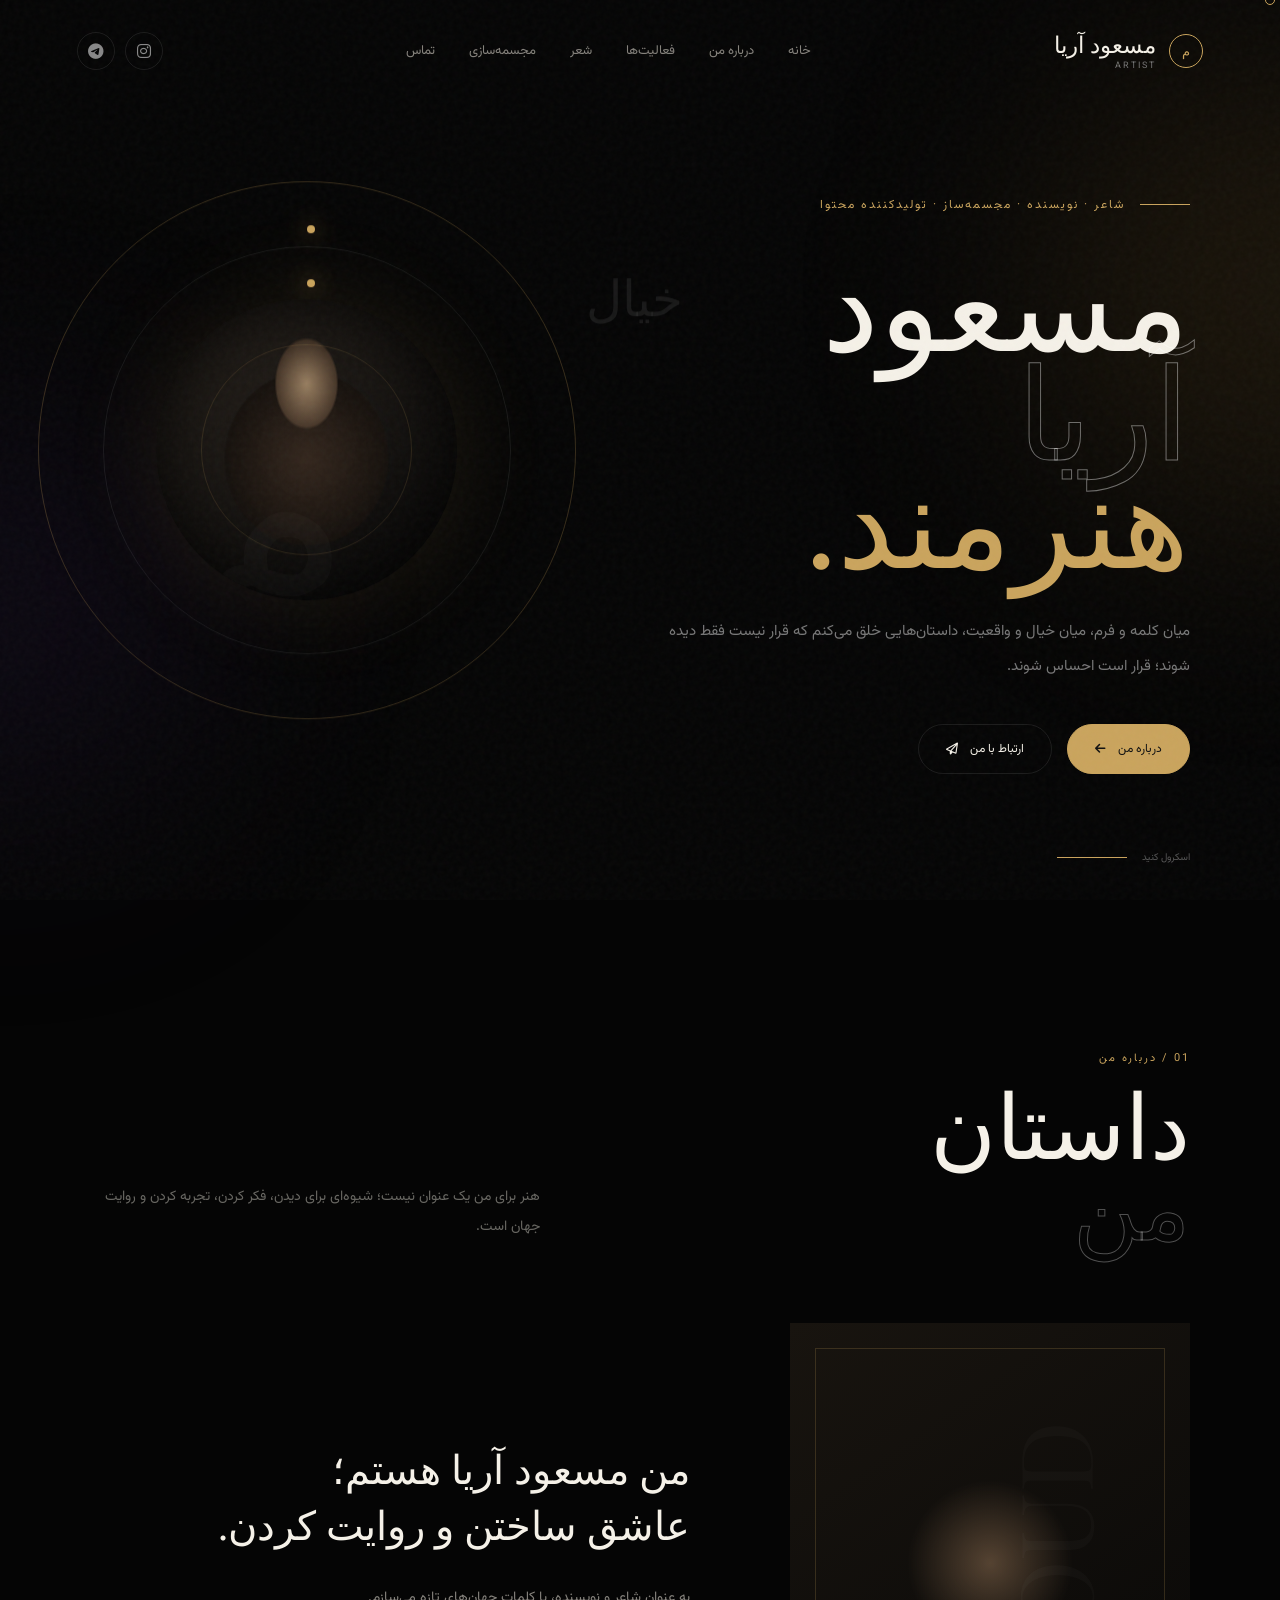
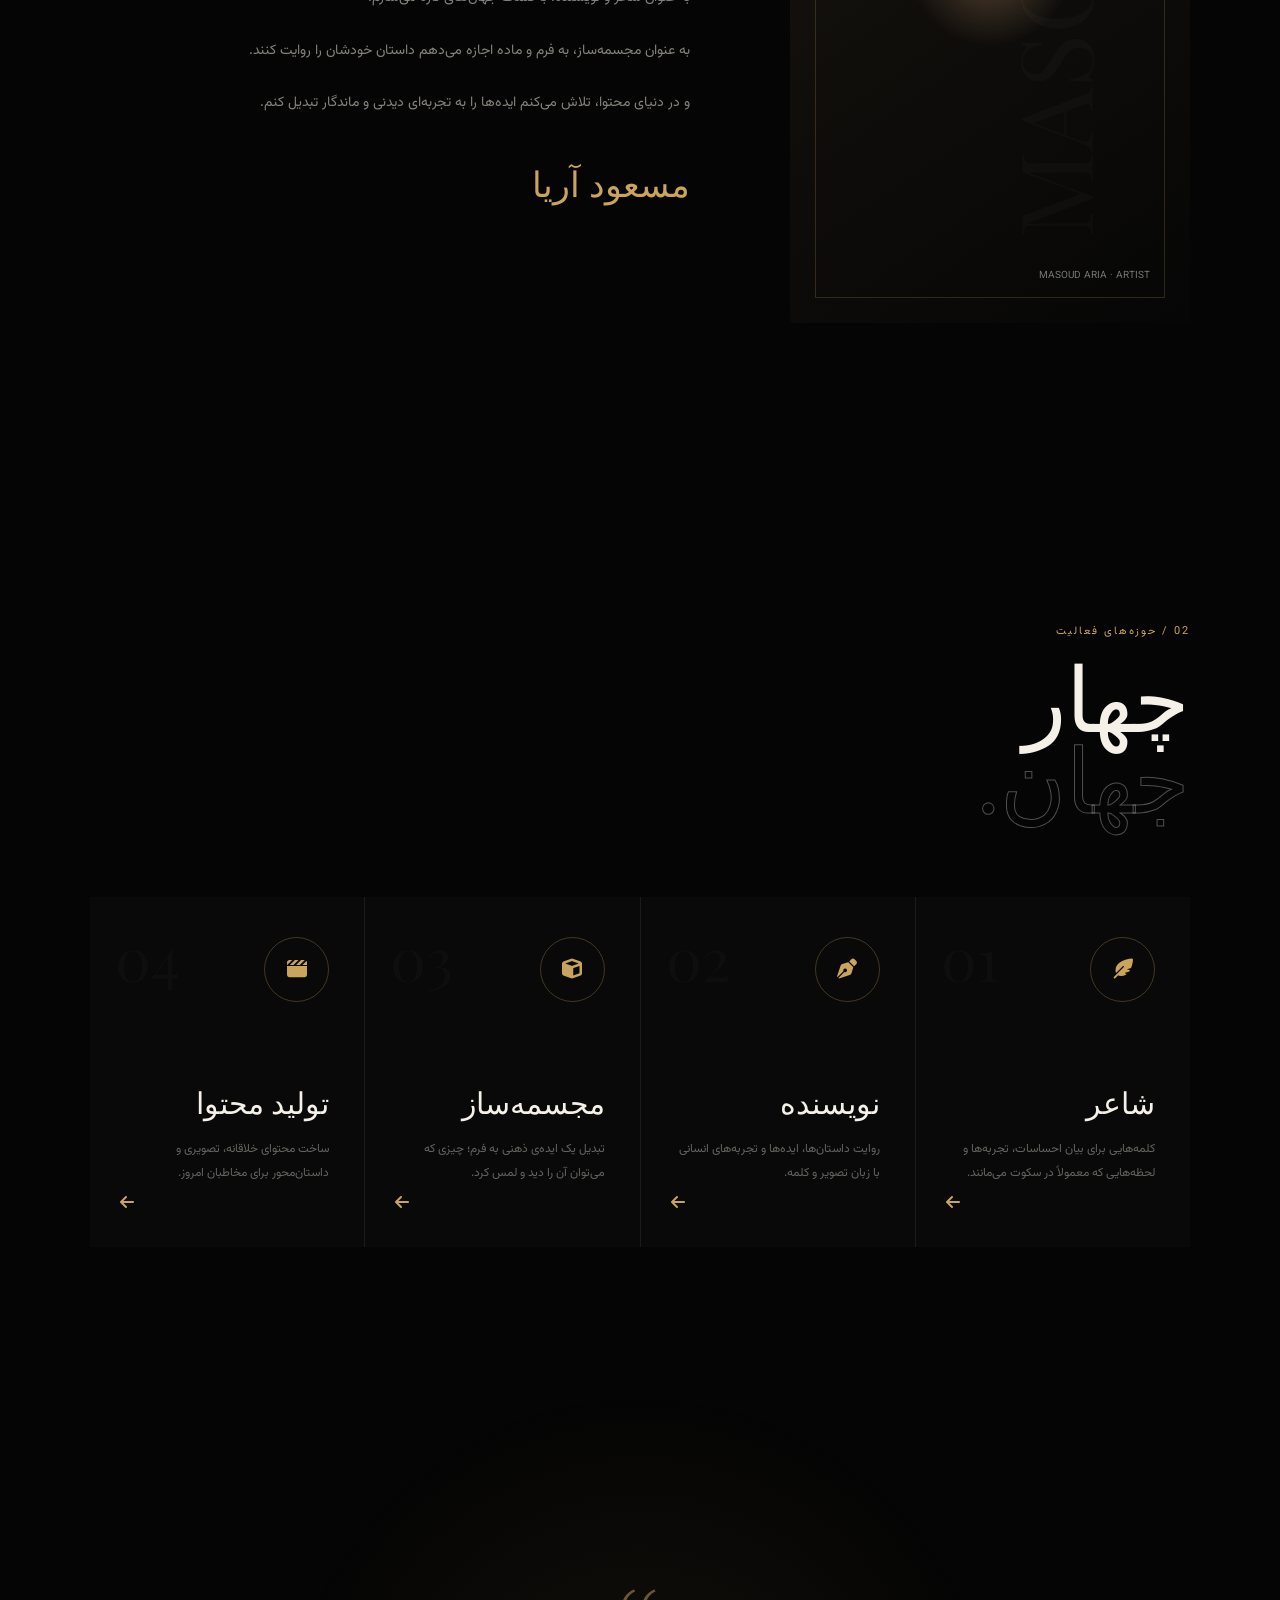
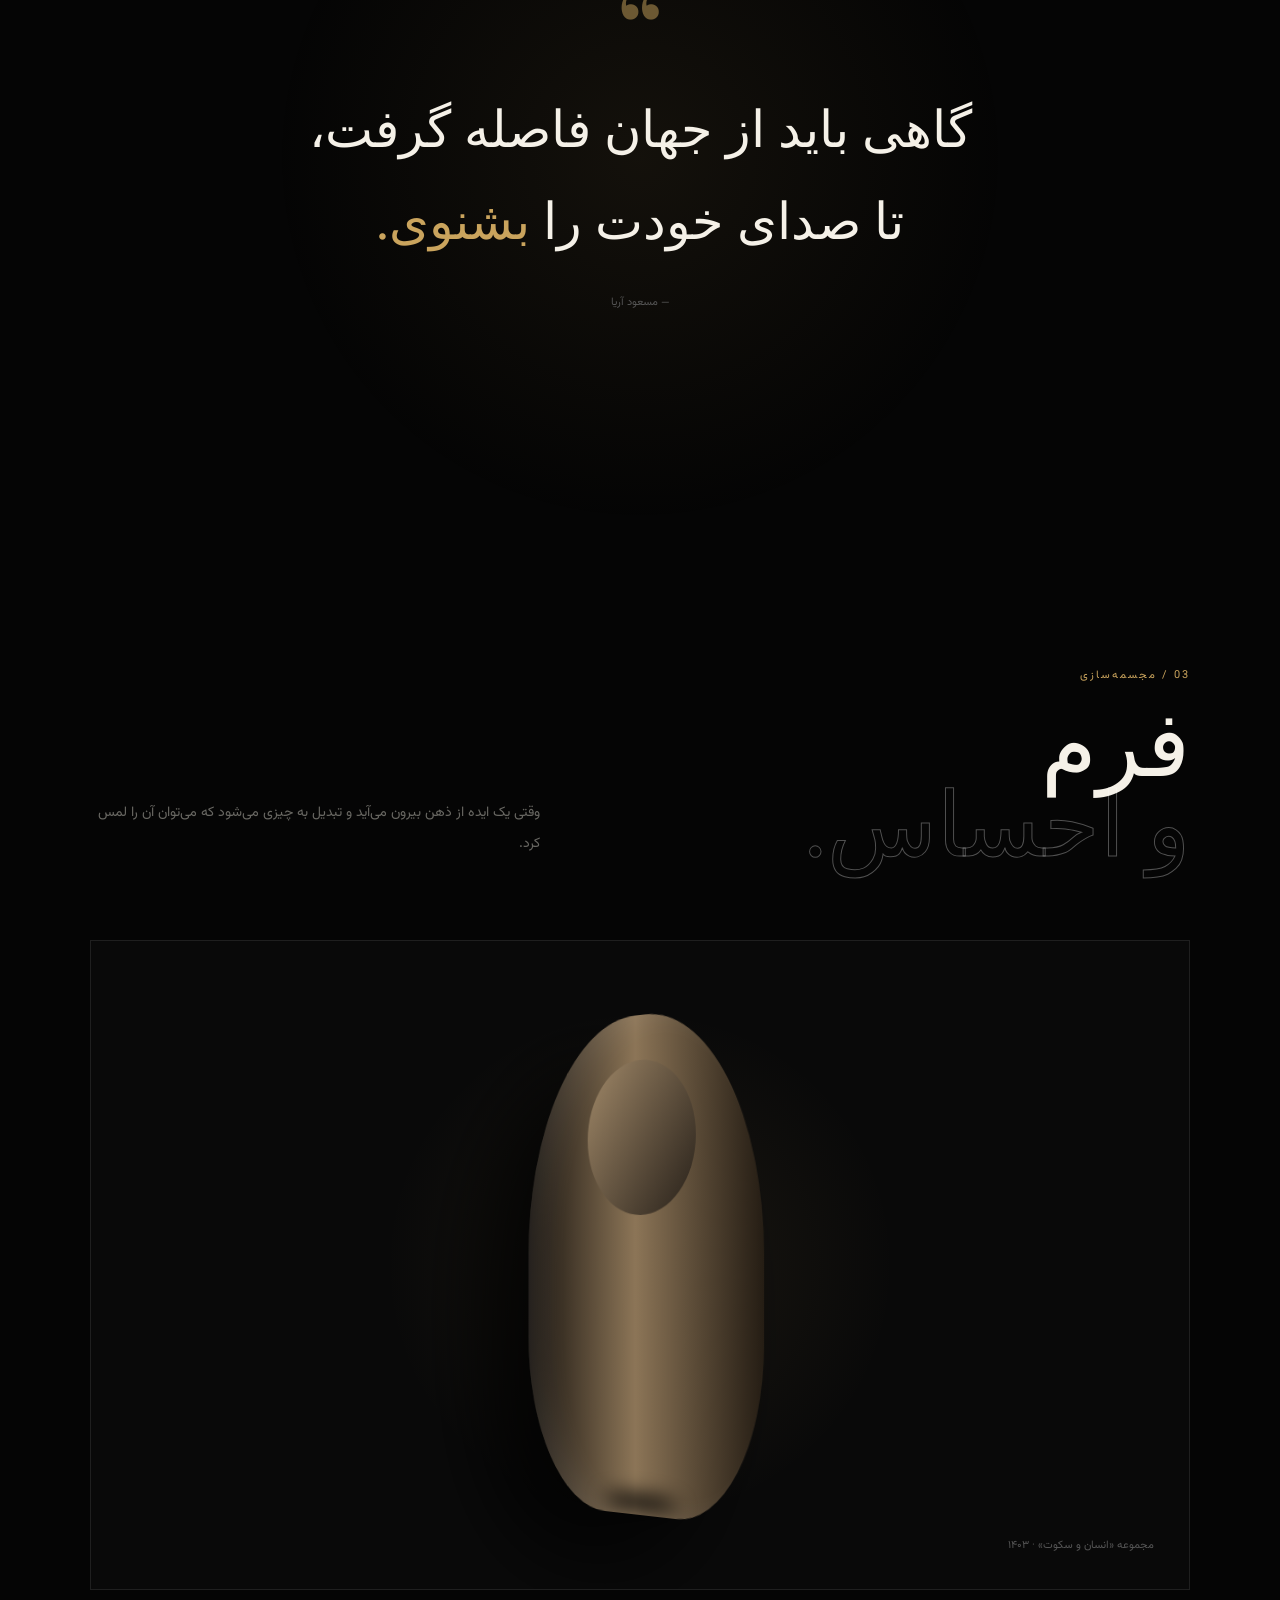
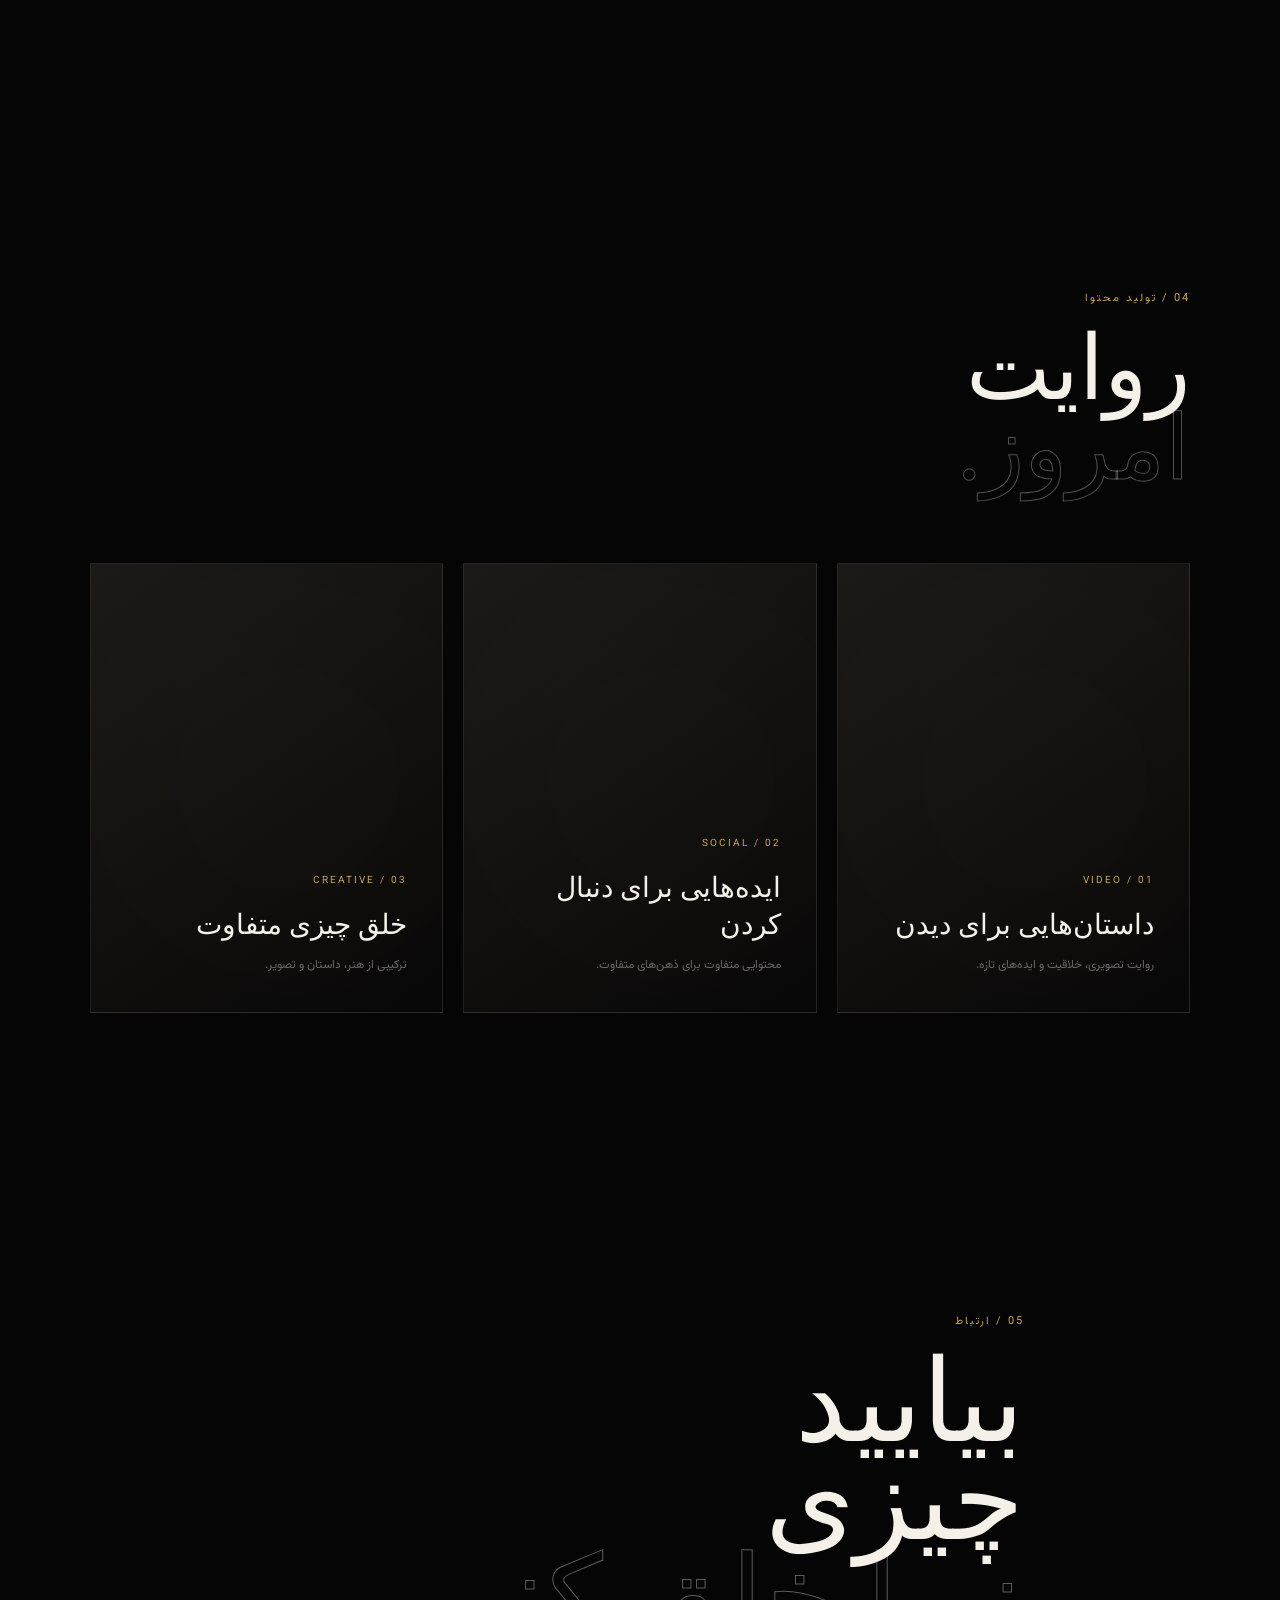
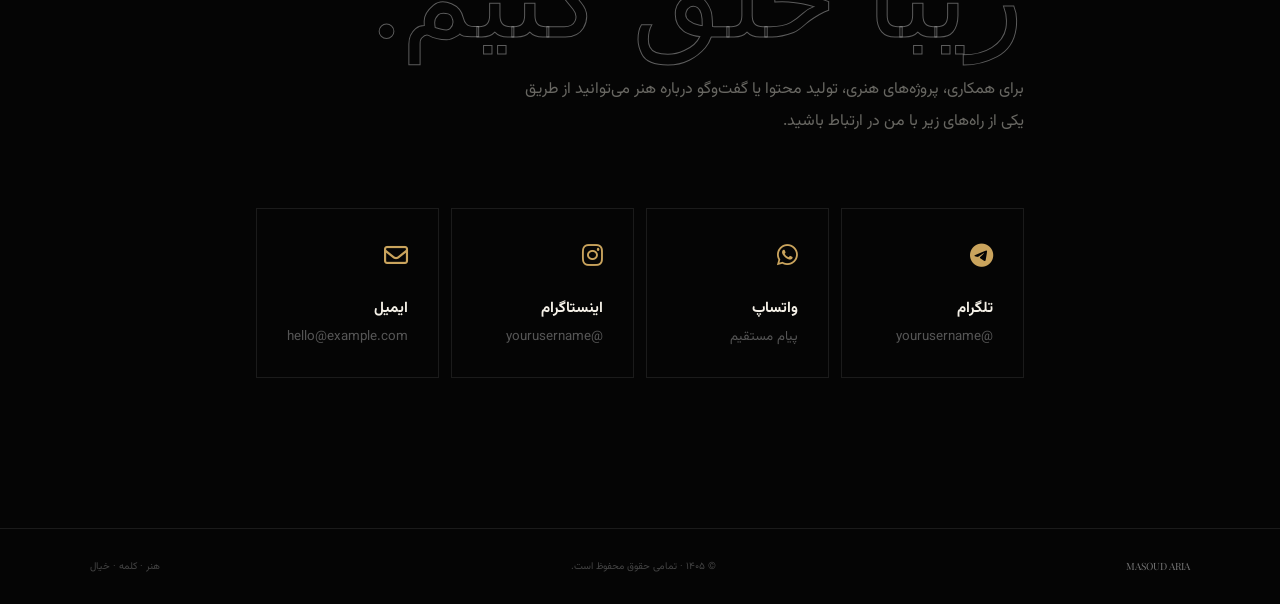
==== index.html @ 96ee4a74 "first commit" ====
<!DOCTYPE html>
<html lang="fa" dir="rtl">

<head>
    <meta charset="UTF-8">
    <meta name="viewport" content="width=device-width, initial-scale=1.0">

    <title>مسعود آریا | هنرمند</title>

    <meta name="description" content="وب‌سایت رسمی مسعود آریا، شاعر، نویسنده، مجسمه‌ساز و تولیدکننده محتوا">

    <link rel="preconnect" href="https://fonts.googleapis.com">
    <link rel="preconnect" href="https://fonts.gstatic.com" crossorigin>

    <link
        href="https://fonts.googleapis.com/css2?family=Vazirmatn:wght@200;300;400;500;600;700;800&family=Playfair+Display:ital,wght@0,400;0,500;0,600;1,400;1,500&display=swap"
        rel="stylesheet">

    <!-- Font Awesome -->
    <link rel="stylesheet" href="https://cdnjs.cloudflare.com/ajax/libs/font-awesome/6.5.2/css/all.min.css">

    <style>
        /* =========================================================
   VARIABLES
========================================================= */

        :root {
            --black: #050505;
            --black2: #0b0b0b;
            --white: #f5f1e8;
            --gray: #8d8981;
            --gray2: #4b4945;

            --gold: #caa45d;
            --gold2: #f0d18d;

            --line: rgba(255, 255, 255, .09);
            --glass: rgba(255, 255, 255, .045);

            --ease: cubic-bezier(.16, 1, .3, 1);
        }


        /* =========================================================
   RESET
========================================================= */

        * {
            margin: 0;
            padding: 0;
            box-sizing: border-box;
        }

        html {
            scroll-behavior: smooth;
        }

        body {
            background: var(--black);
            color: var(--white);
            font-family: "Vazirmatn", sans-serif;
            overflow-x: hidden;
        }

        body::-webkit-scrollbar {
            width: 5px;
        }

        body::-webkit-scrollbar-track {
            background: #050505;
        }

        body::-webkit-scrollbar-thumb {
            background: var(--gold);
        }

        a {
            color: inherit;
            text-decoration: none;
        }

        button {
            font-family: inherit;
        }


        /* =========================================================
   PRELOADER
========================================================= */

        .loader {
            position: fixed;
            inset: 0;
            background: #030303;
            z-index: 99999;

            display: flex;
            align-items: center;
            justify-content: center;

            transition:
                opacity 1s var(--ease),
                visibility 1s var(--ease);
        }

        .loader.hide {
            opacity: 0;
            visibility: hidden;
        }

        .loader-content {
            text-align: center;
        }

        .loader-logo {
            font-family: "Playfair Display", serif;
            font-size: 55px;
            color: var(--gold);
            animation: loaderPulse 2s infinite;
        }

        .loader-name {
            font-size: 12px;
            letter-spacing: 7px;
            color: #777;
            margin-top: 20px;
        }

        .loader-line {
            width: 180px;
            height: 1px;
            background: #222;
            margin: 25px auto;
            position: relative;
            overflow: hidden;
        }

        .loader-line::after {
            content: "";
            position: absolute;
            inset: 0;
            background: var(--gold);
            transform: translateX(-100%);
            animation: loaderLine 1.8s infinite;
        }

        @keyframes loaderPulse {

            0%,
            100% {
                opacity: .4;
                transform: scale(.95);
            }

            50% {
                opacity: 1;
                transform: scale(1.05);
            }
        }

        @keyframes loaderLine {
            to {
                transform: translateX(100%);
            }
        }


        /* =========================================================
   GRAIN
========================================================= */

        .grain {
            position: fixed;
            inset: 0;
            pointer-events: none;
            z-index: 5000;

            opacity: .035;

            background-image:
                url("data:image/svg+xml,%3Csvg viewBox='0 0 200 200' xmlns='http://www.w3.org/2000/svg'%3E%3Cfilter id='noise'%3E%3CfeTurbulence type='fractalNoise' baseFrequency='.85' numOctaves='4' stitchTiles='stitch'/%3E%3C/filter%3E%3Crect width='100%25' height='100%25' filter='url(%23noise)'/%3E%3C/svg%3E");
        }


        /* =========================================================
   CURSOR
========================================================= */

        .cursor {
            position: fixed;

            width: 10px;
            height: 10px;

            border: 1px solid var(--gold);
            border-radius: 50%;

            pointer-events: none;

            transform: translate(-50%, -50%);

            z-index: 9999;

            transition:
                width .35s var(--ease),
                height .35s var(--ease),
                background .35s;
        }

        .cursor.large {
            width: 55px;
            height: 55px;
            background: rgba(202, 164, 93, .08);
        }


        /* =========================================================
   AMBIENT LIGHT
========================================================= */

        .ambient {
            position: fixed;
            border-radius: 50%;
            pointer-events: none;
            filter: blur(120px);
            z-index: -1;
        }

        .ambient.one {
            width: 500px;
            height: 500px;
            right: -250px;
            top: 5%;
            background: rgba(156, 113, 42, .14);
        }

        .ambient.two {
            width: 400px;
            height: 400px;
            left: -200px;
            bottom: 10%;
            background: rgba(72, 43, 121, .13);
        }


        /* =========================================================
   NAVBAR
========================================================= */

        .navbar {
            position: fixed;
            top: 0;
            right: 0;
            left: 0;

            z-index: 2000;

            padding: 28px 6%;

            transition:
                padding .5s var(--ease),
                background .5s;
        }

        .navbar.scrolled {
            padding: 14px 6%;

            background: rgba(5, 5, 5, .75);
            backdrop-filter: blur(20px);

            border-bottom: 1px solid var(--line);
        }

        .nav-inner {
            max-width: 1450px;
            margin: auto;

            display: flex;
            align-items: center;
            justify-content: space-between;
        }

        .logo {
            display: flex;
            align-items: center;
            gap: 13px;

            font-family: "Playfair Display", serif;
            font-size: 23px;
        }

        .logo-symbol {
            width: 34px;
            height: 34px;

            border: 1px solid var(--gold);
            border-radius: 50%;

            display: grid;
            place-items: center;

            color: var(--gold);

            font-size: 13px;
        }

        .logo small {
            font-family: "Vazirmatn";
            color: #777;
            font-size: 9px;
            letter-spacing: 2px;
            display: block;
        }

        .nav-links {
            display: flex;
            align-items: center;
            gap: 34px;

            list-style: none;
        }

        .nav-links a {
            color: #85827c;
            font-size: 13px;

            transition: .4s;
            position: relative;
        }

        .nav-links a::before {
            content: "";

            position: absolute;

            width: 0;
            height: 1px;

            background: var(--gold);

            bottom: -8px;
            right: 0;

            transition: .4s var(--ease);
        }

        .nav-links a:hover {
            color: white;
        }

        .nav-links a:hover::before {
            width: 100%;
        }

        .nav-social {
            display: flex;
            gap: 10px;
        }

        .nav-social a {
            width: 38px;
            height: 38px;

            border: 1px solid var(--line);
            border-radius: 50%;

            display: grid;
            place-items: center;

            color: #888;

            transition: .4s var(--ease);
        }

        .nav-social a:hover {
            color: var(--gold);
            border-color: var(--gold);
            transform: translateY(-4px);
        }


        /* =========================================================
   HERO
========================================================= */

        .hero {
            min-height: 100vh;

            position: relative;

            display: flex;
            align-items: center;

            padding: 150px 7% 80px;

            overflow: hidden;
        }

        .hero-inner {
            width: 100%;
            max-width: 1450px;
            margin: auto;

            position: relative;
            z-index: 2;
        }

        .hero-small {
            display: flex;
            align-items: center;
            gap: 15px;

            color: var(--gold);

            font-size: 12px;
            letter-spacing: 2px;

            opacity: 0;

            animation: reveal 1s .5s forwards;
        }

        .hero-small::before {
            content: "";
            width: 50px;
            height: 1px;
            background: var(--gold);
        }

        .hero h1 {
            margin-top: 30px;

            font-family: "Playfair Display", serif;

            font-size: clamp(70px, 10vw, 160px);

            line-height: .85;

            font-weight: 400;

            max-width: 850px;

            opacity: 0;

            animation: reveal 1.1s .7s forwards;
        }

        .hero h1 .outline {
            color: transparent;

            -webkit-text-stroke: 1px rgba(255, 255, 255, .4);
        }

        .hero h1 .gold {
            color: var(--gold);
        }

        .hero-description {
            margin-top: 45px;

            max-width: 550px;

            color: #777;

            font-size: 15px;
            line-height: 2.3;

            opacity: 0;

            animation: reveal 1s .9s forwards;
        }

        .hero-actions {
            margin-top: 40px;

            display: flex;
            gap: 15px;

            opacity: 0;

            animation: reveal 1s 1.1s forwards;
        }

        .btn {
            padding: 15px 27px;

            border: 1px solid var(--line);

            border-radius: 100px;

            font-size: 12px;

            display: flex;
            align-items: center;
            gap: 12px;

            transition: .5s var(--ease);
        }

        .btn i {
            transition: .4s;
        }

        .btn:hover i {
            transform: translateX(-5px);
        }

        .btn-primary {
            color: #111;
            background: var(--gold);
            border-color: var(--gold);
        }

        .btn-primary:hover {
            background: var(--gold2);
            transform: translateY(-5px);
            box-shadow: 0 20px 50px rgba(202, 164, 93, .15);
        }

        .btn-outline:hover {
            border-color: var(--gold);
            transform: translateY(-5px);
        }


        /* HERO ART */

        .hero-art {
            position: absolute;

            left: 3%;
            top: 50%;

            width: min(600px, 42vw);
            height: min(600px, 42vw);

            transform: translateY(-50%);

            opacity: 0;

            animation: artIn 1.5s .6s forwards;
        }

        .hero-ring {
            position: absolute;
            inset: 0;

            border: 1px solid rgba(202, 164, 93, .25);

            border-radius: 50%;

            animation: rotate 30s linear infinite;
        }

        .hero-ring::before {
            content: "";

            position: absolute;

            width: 8px;
            height: 8px;

            background: var(--gold);

            border-radius: 50%;

            top: 8%;
            left: 50%;

            box-shadow:
                0 0 25px var(--gold);
        }

        .hero-ring.two {
            inset: 12%;
            border-color: rgba(255, 255, 255, .08);

            animation-direction: reverse;
            animation-duration: 22s;
        }

        .hero-ring.three {
            inset: 25%;
            border-color: rgba(202, 164, 93, .15);

            animation-duration: 18s;
        }

        .hero-portrait {
            position: absolute;

            inset: 22%;

            border-radius: 50%;

            overflow: hidden;

            background:
                radial-gradient(ellipse at 50% 28%,
                    #9a8062 0%,
                    #49382a 14%,
                    transparent 15%),
                radial-gradient(ellipse at 50% 53%,
                    #33261d 0%,
                    #17120e 38%,
                    transparent 39%),
                linear-gradient(145deg, #29231d, #070707);

            box-shadow:
                0 0 100px rgba(202, 164, 93, .12),
                inset 0 0 80px #000;
        }

        .hero-portrait::before {
            content: "م";

            position: absolute;

            font-family: "Playfair Display", serif;

            font-size: 20vw;

            color: rgba(255, 255, 255, .025);

            left: 12%;
            top: 10%;
        }

        .hero-portrait::after {
            content: "";

            position: absolute;

            inset: 15%;

            border: 1px solid rgba(202, 164, 93, .15);

            border-radius: 50%;
        }

        .floating-text {
            position: absolute;

            font-family: "Playfair Display", serif;

            color: rgba(255, 255, 255, .08);

            font-size: 50px;

            white-space: nowrap;
        }

        .floating-text.one {
            right: -20%;
            top: 15%;
            animation: floating 6s infinite ease-in-out;
        }

        .floating-text.two {
            left: -20%;
            bottom: 15%;
            animation: floating 7s -2s infinite ease-in-out;
        }

        @keyframes artIn {
            from {
                opacity: 0;
                transform: translateY(-50%) scale(.75) rotate(-15deg);
            }

            to {
                opacity: 1;
                transform: translateY(-50%) scale(1) rotate(0);
            }
        }

        @keyframes rotate {
            to {
                transform: rotate(360deg);
            }
        }

        @keyframes floating {

            0%,
            100% {
                transform: translateY(0) rotate(-3deg);
            }

            50% {
                transform: translateY(-25px) rotate(3deg);
            }
        }

        @keyframes reveal {
            from {
                opacity: 0;
                transform: translateY(40px);
            }

            to {
                opacity: 1;
                transform: translateY(0);
            }
        }


        /* =========================================================
   SCROLL INDICATOR
========================================================= */

        .scroll {
            position: absolute;

            right: 7%;
            bottom: 35px;

            display: flex;
            align-items: center;

            gap: 15px;

            color: #555;

            font-size: 10px;
        }

        .scroll-line {
            width: 70px;
            height: 1px;
            background: #222;

            overflow: hidden;
        }

        .scroll-line::after {
            content: "";

            display: block;

            width: 100%;
            height: 100%;

            background: var(--gold);

            animation: scrollLine 2s infinite;
        }

        @keyframes scrollLine {
            from {
                transform: translateX(100%);
            }

            to {
                transform: translateX(-100%);
            }
        }


        /* =========================================================
   SECTIONS
========================================================= */

        section {
            padding: 150px 7%;
            position: relative;
        }

        .container {
            max-width: 1450px;
            margin: auto;
        }

        .section-top {
            display: flex;
            justify-content: space-between;
            align-items: flex-end;

            margin-bottom: 80px;

            gap: 50px;
        }

        .section-number {
            color: var(--gold);

            font-size: 11px;
            letter-spacing: 2px;

            margin-bottom: 15px;
        }

        .section-title {
            font-family: "Playfair Display", serif;

            font-size: clamp(55px, 7vw, 100px);

            font-weight: 400;

            line-height: .9;
        }

        .section-title span {
            color: transparent;
            -webkit-text-stroke: 1px rgba(255, 255, 255, .3);
        }

        .section-intro {
            max-width: 450px;

            color: #686762;

            line-height: 2.2;

            font-size: 14px;
        }


        /* =========================================================
   ABOUT
========================================================= */

        .about-grid {
            display: grid;

            grid-template-columns: .8fr 1.2fr;

            gap: 100px;

            align-items: center;
        }

        .about-photo {
            height: 600px;

            position: relative;

            background:
                radial-gradient(circle at 50% 40%, #554332, transparent 20%),
                linear-gradient(145deg, #18140f, #060606);

            overflow: hidden;
        }

        .about-photo::before {
            content: "MASOUD";

            position: absolute;

            font-family: "Playfair Display", serif;

            font-size: 100px;

            color: rgba(255, 255, 255, .025);

            transform: rotate(-90deg);

            top: 40%;
            right: -70px;
        }

        .about-photo::after {
            content: "";

            position: absolute;

            inset: 25px;

            border: 1px solid rgba(202, 164, 93, .2);
        }

        .photo-caption {
            position: absolute;

            bottom: 40px;
            right: 40px;

            z-index: 2;

            color: #777;

            font-size: 10px;
        }

        .about-content h3 {
            font-family: "Playfair Display", serif;

            font-size: 40px;

            font-weight: 400;

            line-height: 1.4;

            margin-bottom: 30px;
        }

        .about-content p {
            color: #85827c;

            line-height: 2.3;

            margin-bottom: 20px;

            font-size: 14px;
        }

        .signature {
            margin-top: 40px;

            font-family: "Playfair Display", serif;

            font-size: 35px;

            color: var(--gold);
        }


        /* =========================================================
   SKILLS / ROLES
========================================================= */

        .roles {
            display: grid;

            grid-template-columns: repeat(4, 1fr);

            gap: 1px;

            background: var(--line);
        }

        .role {
            min-height: 350px;

            background: #090909;

            padding: 40px 35px;

            position: relative;

            overflow: hidden;

            transition: .6s var(--ease);
        }

        .role:hover {
            background: #111;

            transform: translateY(-10px);
        }

        .role-icon {
            width: 65px;
            height: 65px;

            border: 1px solid rgba(202, 164, 93, .3);

            border-radius: 50%;

            display: grid;
            place-items: center;

            color: var(--gold);

            font-size: 20px;

            transition: .5s;
        }

        .role:hover .role-icon {
            background: var(--gold);
            color: #111;

            transform: rotate(10deg) scale(1.1);
        }

        .role-number {
            position: absolute;

            left: 25px;
            top: 20px;

            font-family: "Playfair Display", serif;

            font-size: 60px;

            color: rgba(255, 255, 255, .025);
        }

        .role h3 {
            margin-top: 80px;

            font-family: "Playfair Display", serif;

            font-size: 30px;

            font-weight: 400;
        }

        .role p {
            margin-top: 15px;

            color: #65635f;

            font-size: 12px;

            line-height: 2;
        }

        .role-arrow {
            position: absolute;

            bottom: 30px;
            left: 30px;

            color: var(--gold);

            transition: .4s;
        }

        .role:hover .role-arrow {
            transform: translateX(-10px);
        }


        /* =========================================================
   POEM
========================================================= */

        .poem-section {
            min-height: 80vh;

            display: grid;
            place-items: center;

            text-align: center;

            background:
                radial-gradient(circle at center,
                    rgba(202, 164, 93, .08),
                    transparent 50%);
        }

        .poem {
            max-width: 950px;
        }

        .poem-mark {
            font-family: "Playfair Display", serif;

            color: var(--gold);

            font-size: 120px;

            line-height: .4;

            opacity: .5;
        }

        .poem-text {
            font-family: "Playfair Display", serif;

            font-size: clamp(30px, 4vw, 55px);

            line-height: 1.8;

            margin-top: 30px;
        }

        .poem-author {
            color: #555;

            margin-top: 30px;

            font-size: 11px;
        }


        /* =========================================================
   SCULPTURE
========================================================= */

        .sculpture-box {
            height: 650px;

            background:
                radial-gradient(circle at center,
                    rgba(202, 164, 93, .09),
                    transparent 40%),
                #090909;

            border: 1px solid var(--line);

            position: relative;

            display: grid;
            place-items: center;

            overflow: hidden;
        }

        .sculpture {
            width: 250px;
            height: 500px;

            border-radius: 48% 48% 35% 35%;

            background:
                linear-gradient(90deg,
                    #15110d,
                    #8c7557 48%,
                    #251d14);

            box-shadow:
                -60px 50px 100px rgba(0, 0, 0, .8),
                inset 20px 0 30px rgba(255, 255, 255, .08);

            transform:
                perspective(800px) rotateY(-20deg);

            animation: sculptureFloat 7s infinite ease-in-out;
        }

        .sculpture::before {
            content: "";

            position: absolute;

            width: 115px;
            height: 155px;

            border-radius: 50%;

            background:
                linear-gradient(120deg,
                    #a08868,
                    #272019);

            top: 45px;
            left: 68px;
        }

        .sculpture::after {
            content: "";

            position: absolute;

            width: 80px;
            height: 15px;

            border-radius: 50%;

            background: #000;

            filter: blur(10px);

            bottom: 5px;
            left: 85px;
        }

        @keyframes sculptureFloat {

            0%,
            100% {
                transform:
                    perspective(800px) rotateY(-20deg) translateY(0);
            }

            50% {
                transform:
                    perspective(800px) rotateY(-8deg) translateY(-20px);
            }
        }

        .sculpture-info {
            position: absolute;

            bottom: 35px;
            right: 35px;

            color: #555;

            font-size: 11px;
        }


        /* =========================================================
   CONTENT
========================================================= */

        .content-grid {
            display: grid;

            grid-template-columns: repeat(3, 1fr);

            gap: 20px;
        }

        .content-card {
            height: 450px;

            position: relative;

            overflow: hidden;

            padding: 35px;

            border: 1px solid var(--line);

            display: flex;
            align-items: flex-end;

            background:
                linear-gradient(145deg,
                    #1c1a17,
                    #070707);

            transition: .6s var(--ease);
        }

        .content-card:nth-child(2) {
            transform: translateY(60px);
        }

        .content-card:hover {
            transform: translateY(-10px);
            border-color: rgba(202, 164, 93, .3);
        }

        .content-card:nth-child(2):hover {
            transform: translateY(50px);
        }

        .content-bg {
            position: absolute;

            width: 250px;
            height: 250px;

            border-radius: 50%;

            background: var(--gold);

            filter: blur(120px);

            opacity: .04;

            top: 20%;
            left: 20%;
        }

        .content-info {
            position: relative;
            z-index: 2;
        }

        .content-info span {
            color: var(--gold);

            font-size: 10px;

            letter-spacing: 2px;
        }

        .content-info h3 {
            margin-top: 12px;

            font-family: "Playfair Display", serif;

            font-size: 28px;

            font-weight: 400;
        }

        .content-info p {
            color: #666;

            font-size: 12px;

            line-height: 2;

            margin-top: 12px;
        }


        /* =========================================================
   CONTACT
========================================================= */

        .contact-section {
            min-height: 90vh;

            display: flex;

            flex-direction: column;

            justify-content: center;
        }

        .contact-title {
            font-family: "Playfair Display", serif;

            font-size: clamp(60px, 9vw, 145px);

            font-weight: 400;

            line-height: .85;
        }

        .contact-title span {
            color: transparent;

            -webkit-text-stroke: 1px rgba(255, 255, 255, .35);
        }

        .contact-subtitle {
            margin-top: 35px;

            color: #686762;

            max-width: 500px;

            line-height: 2;
        }

        .contact-grid {
            margin-top: 70px;

            display: grid;

            grid-template-columns: repeat(4, 1fr);

            gap: 12px;
        }

        .contact-card {
            min-height: 170px;

            padding: 30px;

            border: 1px solid var(--line);

            position: relative;

            display: flex;

            flex-direction: column;

            justify-content: space-between;

            transition: .5s var(--ease);

            overflow: hidden;
        }

        .contact-card::before {
            content: "";

            position: absolute;

            width: 150px;
            height: 150px;

            border-radius: 50%;

            background: var(--gold);

            filter: blur(70px);

            opacity: 0;

            transition: .5s;
        }

        .contact-card:hover::before {
            opacity: .1;
        }

        .contact-card:hover {
            border-color: rgba(202, 164, 93, .5);

            transform: translateY(-8px);
        }

        .contact-icon {
            font-size: 24px;

            color: var(--gold);

            transition: .5s;
        }

        .contact-card:hover .contact-icon {
            transform: scale(1.15);
        }

        .contact-card strong {
            font-size: 15px;
        }

        .contact-card small {
            color: #555;

            margin-top: 5px;

            display: block;
        }


        /* =========================================================
   FOOTER
========================================================= */

        footer {
            padding: 30px 7%;

            border-top: 1px solid var(--line);

            display: flex;

            justify-content: space-between;

            color: #444;

            font-size: 10px;
        }

        .footer-logo {
            font-family: "Playfair Display", serif;

            color: #777;
        }


        /* =========================================================
   REVEAL
========================================================= */

        .reveal {
            opacity: 0;

            transform: translateY(70px);

            transition:
                opacity 1s var(--ease),
                transform 1s var(--ease);
        }

        .reveal.show {
            opacity: 1;

            transform: translateY(0);
        }


        /* =========================================================
   MOBILE
========================================================= */

        .mobile-menu {
            display: none;

            width: 40px;
            height: 40px;

            border: 1px solid var(--line);

            border-radius: 50%;

            place-items: center;

            cursor: pointer;
        }

        .mobile-menu i {
            color: var(--gold);
        }

        @media(max-width:1050px) {

            .hero-art {
                opacity: .22 !important;
            }

            .roles {
                grid-template-columns: repeat(2, 1fr);
            }

            .contact-grid {
                grid-template-columns: repeat(2, 1fr);
            }
        }


        @media(max-width:800px) {

            .nav-links,
            .nav-social {
                display: none;
            }

            .mobile-menu {
                display: grid;
            }

            .nav-links.mobile-open {
                display: flex;

                position: fixed;

                inset: 0;

                background: rgba(5, 5, 5, .97);

                backdrop-filter: blur(30px);

                flex-direction: column;

                justify-content: center;

                align-items: center;

                gap: 30px;
            }

            .nav-links.mobile-open a {
                font-size: 20px;
            }

            .hero {
                padding-left: 6%;
                padding-right: 6%;
            }

            .hero h1 {
                font-size: 72px;
            }

            .hero-art {
                width: 100vw;
                height: 100vw;

                left: -25%;

                opacity: .13 !important;
            }

            .about-grid {
                grid-template-columns: 1fr;

                gap: 50px;
            }

            .about-photo {
                height: 450px;
            }

            .roles {
                grid-template-columns: 1fr;
            }

            .content-grid {
                grid-template-columns: 1fr;
            }

            .content-card {
                height: 380px;
            }

            .content-card:nth-child(2) {
                transform: none;
            }

            .content-card:nth-child(2):hover {
                transform: translateY(-10px);
            }

            .contact-grid {
                grid-template-columns: 1fr;
            }

            .sculpture-box {
                height: 500px;
            }

            section {
                padding: 110px 6%;
            }

            .section-top {
                flex-direction: column;
                align-items: flex-start;
            }

            footer {
                flex-direction: column;
                gap: 10px;
            }
        }


        @media(max-width:500px) {

            .hero h1 {
                font-size: 58px;
            }

            .hero-description {
                font-size: 13px;
            }

            .hero-actions {
                flex-direction: column;
            }

            .btn {
                justify-content: center;
            }

            .contact-title {
                font-size: 65px;
            }

            .sculpture {
                transform: scale(.75) perspective(800px) rotateY(-15deg);
            }

        }
    </style>
</head>


<body>


    <!-- =====================================================
     LOADER
===================================================== -->

    <div class="loader">

        <div class="loader-content">

            <div class="loader-logo">
                م
            </div>

            <div class="loader-line"></div>

            <div class="loader-name">
                MASOUD ARIA
            </div>

        </div>

    </div>


    <div class="grain"></div>

    <div class="ambient one"></div>
    <div class="ambient two"></div>

    <div class="cursor"></div>


    <!-- =====================================================
     NAVIGATION
===================================================== -->

    <header class="navbar">

        <div class="nav-inner">

            <a href="#home" class="logo">

                <span class="logo-symbol">
                    م
                </span>

                <div>
                    مسعود آریا
                    <small>ARTIST</small>
                </div>

            </a>


            <ul class="nav-links">

                <li>
                    <a href="#home">
                        خانه
                    </a>
                </li>

                <li>
                    <a href="#about">
                        درباره من
                    </a>
                </li>

                <li>
                    <a href="#works">
                        فعالیت‌ها
                    </a>
                </li>

                <li>
                    <a href="#poetry">
                        شعر
                    </a>
                </li>

                <li>
                    <a href="#sculpture">
                        مجسمه‌سازی
                    </a>
                </li>

                <li>
                    <a href="#contact">
                        تماس
                    </a>
                </li>

            </ul>


            <div class="nav-social">

                <a href="#" aria-label="Instagram">
                    <i class="fa-brands fa-instagram"></i>
                </a>

                <a href="#" aria-label="Telegram">
                    <i class="fa-brands fa-telegram"></i>
                </a>

            </div>


            <div class="mobile-menu">
                <i class="fa-solid fa-bars"></i>
            </div>

        </div>

    </header>


    <!-- =====================================================
     HERO
===================================================== -->

    <section class="hero" id="home">

        <div class="hero-inner">

            <div class="hero-small">
                شاعر · نویسنده · مجسمه‌ساز · تولیدکننده محتوا
            </div>


            <h1>

                مسعود

                <br>

                <span class="outline">
                    آریا
                </span>

                <br>

                <span class="gold">
                    هنرمند.
                </span>

            </h1>


            <p class="hero-description">

                میان کلمه و فرم،
                میان خیال و واقعیت،
                داستان‌هایی خلق می‌کنم که قرار نیست
                فقط دیده شوند؛
                قرار است احساس شوند.

            </p>


            <div class="hero-actions">

                <a href="#about" class="btn btn-primary">

                    درباره من

                    <i class="fa-solid fa-arrow-left"></i>

                </a>


                <a href="#contact" class="btn btn-outline">

                    ارتباط با من

                    <i class="fa-regular fa-paper-plane"></i>

                </a>

            </div>

        </div>


        <!-- ART -->

        <div class="hero-art">

            <div class="hero-ring"></div>

            <div class="hero-ring two"></div>

            <div class="hero-ring three"></div>

            <div class="hero-portrait"></div>

            <div class="floating-text one">
                خیال
            </div>

            <div class="floating-text two">
                هنر
            </div>

        </div>


        <div class="scroll">

            <span>
                اسکرول کنید
            </span>

            <div class="scroll-line"></div>

        </div>

    </section>


    <!-- =====================================================
     ABOUT
===================================================== -->

    <section id="about">

        <div class="container">

            <div class="section-top reveal">

                <div>

                    <div class="section-number">
                        01 / درباره من
                    </div>

                    <h2 class="section-title">

                        داستان

                        <br>

                        <span>من</span>

                    </h2>

                </div>


                <p class="section-intro">

                    هنر برای من یک عنوان نیست؛
                    شیوه‌ای برای دیدن، فکر کردن،
                    تجربه کردن و روایت جهان است.

                </p>

            </div>


            <div class="about-grid">

                <div class="about-photo reveal">

                    <div class="photo-caption">
                        MASOUD ARIA · ARTIST
                    </div>

                </div>


                <div class="about-content reveal">

                    <h3>

                        من مسعود آریا هستم؛

                        <br>

                        عاشق ساختن و روایت کردن.

                    </h3>


                    <p>

                        به عنوان شاعر و نویسنده،
                        با کلمات جهان‌های تازه می‌سازم.

                    </p>

                    <p>

                        به عنوان مجسمه‌ساز،
                        به فرم و ماده اجازه می‌دهم
                        داستان خودشان را روایت کنند.

                    </p>

                    <p>

                        و در دنیای محتوا،
                        تلاش می‌کنم ایده‌ها را
                        به تجربه‌ای دیدنی و ماندگار تبدیل کنم.

                    </p>


                    <div class="signature">
                        مسعود آریا
                    </div>

                </div>

            </div>

        </div>

    </section>


    <!-- =====================================================
     ROLES
===================================================== -->

    <section id="works">

        <div class="container">

            <div class="section-top reveal">

                <div>

                    <div class="section-number">
                        02 / حوزه‌های فعالیت
                    </div>

                    <h2 class="section-title">

                        چهار

                        <br>

                        <span>جهان.</span>

                    </h2>

                </div>

            </div>


            <div class="roles">


                <article class="role reveal">

                    <div class="role-icon">

                        <i class="fa-solid fa-feather-pointed"></i>

                    </div>

                    <div class="role-number">
                        01
                    </div>

                    <h3>
                        شاعر
                    </h3>

                    <p>

                        کلمه‌هایی برای بیان
                        احساسات، تجربه‌ها و
                        لحظه‌هایی که معمولاً
                        در سکوت می‌مانند.

                    </p>

                    <div class="role-arrow">
                        <i class="fa-solid fa-arrow-left"></i>
                    </div>

                </article>


                <article class="role reveal">

                    <div class="role-icon">

                        <i class="fa-solid fa-pen-nib"></i>

                    </div>

                    <div class="role-number">
                        02
                    </div>

                    <h3>
                        نویسنده
                    </h3>

                    <p>

                        روایت داستان‌ها،
                        ایده‌ها و تجربه‌های
                        انسانی با زبان تصویر و کلمه.

                    </p>

                    <div class="role-arrow">
                        <i class="fa-solid fa-arrow-left"></i>
                    </div>

                </article>


                <article class="role reveal">

                    <div class="role-icon">

                        <i class="fa-solid fa-cube"></i>

                    </div>

                    <div class="role-number">
                        03
                    </div>

                    <h3>
                        مجسمه‌ساز
                    </h3>

                    <p>

                        تبدیل یک ایده‌ی ذهنی
                        به فرم؛ چیزی که می‌توان
                        آن را دید و لمس کرد.

                    </p>

                    <div class="role-arrow">
                        <i class="fa-solid fa-arrow-left"></i>
                    </div>

                </article>


                <article class="role reveal">

                    <div class="role-icon">

                        <i class="fa-solid fa-clapperboard"></i>

                    </div>

                    <div class="role-number">
                        04
                    </div>

                    <h3>
                        تولید محتوا
                    </h3>

                    <p>

                        ساخت محتوای خلاقانه،
                        تصویری و داستان‌محور
                        برای مخاطبان امروز.

                    </p>

                    <div class="role-arrow">
                        <i class="fa-solid fa-arrow-left"></i>
                    </div>

                </article>


            </div>

        </div>

    </section>


    <!-- =====================================================
     POETRY
===================================================== -->

    <section class="poem-section" id="poetry">

        <div class="poem reveal">

            <div class="poem-mark">
                “
            </div>

            <div class="poem-text">

                گاهی باید از جهان فاصله گرفت،

                <br>

                تا صدای خودت را

                <span style="color:var(--gold)">
                    بشنوی.
                </span>

            </div>

            <div class="poem-author">
                — مسعود آریا
            </div>

        </div>

    </section>


    <!-- =====================================================
     SCULPTURE
===================================================== -->

    <section id="sculpture">

        <div class="container">

            <div class="section-top reveal">

                <div>

                    <div class="section-number">
                        03 / مجسمه‌سازی
                    </div>

                    <h2 class="section-title">

                        فرم

                        <br>

                        <span>و احساس.</span>

                    </h2>

                </div>


                <p class="section-intro">

                    وقتی یک ایده از ذهن بیرون می‌آید
                    و تبدیل به چیزی می‌شود که می‌توان
                    آن را لمس کرد.

                </p>

            </div>


            <div class="sculpture-box reveal">

                <div class="sculpture"></div>

                <div class="sculpture-info">

                    مجموعه «انسان و سکوت»

                    ·

                    ۱۴۰۳

                </div>

            </div>

        </div>

    </section>


    <!-- =====================================================
     CONTENT
===================================================== -->

    <section>

        <div class="container">

            <div class="section-top reveal">

                <div>

                    <div class="section-number">
                        04 / تولید محتوا
                    </div>

                    <h2 class="section-title">

                        روایت

                        <br>

                        <span>امروز.</span>

                    </h2>

                </div>

            </div>


            <div class="content-grid">


                <article class="content-card reveal">

                    <div class="content-bg"></div>

                    <div class="content-info">

                        <span>
                            VIDEO / 01
                        </span>

                        <h3>
                            داستان‌هایی برای دیدن
                        </h3>

                        <p>
                            روایت تصویری،
                            خلاقیت و ایده‌های تازه.
                        </p>

                    </div>

                </article>


                <article class="content-card reveal">

                    <div class="content-bg"></div>

                    <div class="content-info">

                        <span>
                            SOCIAL / 02
                        </span>

                        <h3>
                            ایده‌هایی برای دنبال کردن
                        </h3>

                        <p>
                            محتوایی متفاوت برای
                            ذهن‌های متفاوت.
                        </p>

                    </div>

                </article>


                <article class="content-card reveal">

                    <div class="content-bg"></div>

                    <div class="content-info">

                        <span>
                            CREATIVE / 03
                        </span>

                        <h3>
                            خلق چیزی متفاوت
                        </h3>

                        <p>
                            ترکیبی از هنر،
                            داستان و تصویر.
                        </p>

                    </div>

                </article>


            </div>

        </div>

    </section>


    <!-- =====================================================
     CONTACT
===================================================== -->

    <section class="contact-section" id="contact">

        <div class="container">

            <div class="section-number reveal">
                05 / ارتباط
            </div>


            <h2 class="contact-title reveal">

                بیایید

                <br>

                چیزی

                <br>

                <span>زیبا خلق کنیم.</span>

            </h2>


            <p class="contact-subtitle reveal">

                برای همکاری، پروژه‌های هنری،
                تولید محتوا یا گفت‌وگو درباره هنر
                می‌توانید از طریق یکی از راه‌های زیر
                با من در ارتباط باشید.

            </p>


            <div class="contact-grid">


                <!-- TELEGRAM -->

                <a href="https://t.me/yourusername" target="_blank" class="contact-card reveal">

                    <div class="contact-icon">

                        <i class="fa-brands fa-telegram"></i>

                    </div>

                    <div>

                        <strong>
                            تلگرام
                        </strong>

                        <small>
                            @yourusername
                        </small>

                    </div>

                </a>


                <!-- WHATSAPP -->

                <a href="https://wa.me/989000000000" target="_blank" class="contact-card reveal">

                    <div class="contact-icon">

                        <i class="fa-brands fa-whatsapp"></i>

                    </div>

                    <div>

                        <strong>
                            واتساپ
                        </strong>

                        <small>
                            پیام مستقیم
                        </small>

                    </div>

                </a>


                <!-- INSTAGRAM -->

                <a href="https://instagram.com/yourusername" target="_blank" class="contact-card reveal">

                    <div class="contact-icon">

                        <i class="fa-brands fa-instagram"></i>

                    </div>

                    <div>

                        <strong>
                            اینستاگرام
                        </strong>

                        <small>
                            @yourusername
                        </small>

                    </div>

                </a>


                <!-- EMAIL -->

                <a href="mailto:hello@example.com" class="contact-card reveal">

                    <div class="contact-icon">

                        <i class="fa-regular fa-envelope"></i>

                    </div>

                    <div>

                        <strong>
                            ایمیل
                        </strong>

                        <small>
                            hello@example.com
                        </small>

                    </div>

                </a>


            </div>

        </div>

    </section>


    <!-- =====================================================
     FOOTER
===================================================== -->

    <footer>

        <div class="footer-logo">
            MASOUD ARIA
        </div>

        <div>
            © ۱۴۰۵ · تمامی حقوق محفوظ است.
        </div>

        <div>
            هنر · کلمه · خیال
        </div>

    </footer>


    <script>

        /* =========================================================
           LOADER
        ========================================================= */

        window.addEventListener("load", () => {

            setTimeout(() => {

                document
                    .querySelector(".loader")
                    .classList.add("hide");

            }, 1200);

        });


        /* =========================================================
           NAVBAR
        ========================================================= */

        const navbar =
            document.querySelector(".navbar");

        window.addEventListener("scroll", () => {

            if (window.scrollY > 50) {

                navbar.classList.add("scrolled");

            } else {

                navbar.classList.remove("scrolled");

            }

        });


        /* =========================================================
           MOBILE MENU
        ========================================================= */

        const menu =
            document.querySelector(".mobile-menu");

        const navLinks =
            document.querySelector(".nav-links");

        menu.addEventListener("click", () => {

            navLinks.classList.toggle("mobile-open");

        });


        document
            .querySelectorAll(".nav-links a")
            .forEach(link => {

                link.addEventListener("click", () => {

                    navLinks.classList.remove(
                        "mobile-open"
                    );

                });

            });


        /* =========================================================
           SCROLL REVEAL
        ========================================================= */

        const observer =
            new IntersectionObserver(

                entries => {

                    entries.forEach(entry => {

                        if (entry.isIntersecting) {

                            entry.target
                                .classList
                                .add("show");

                            observer.unobserve(
                                entry.target
                            );

                        }

                    });

                },

                {
                    threshold: .12
                }

            );


        document
            .querySelectorAll(".reveal")
            .forEach(element => {

                observer.observe(element);

            });


        /* =========================================================
           CURSOR
        ========================================================= */

        const cursor =
            document.querySelector(".cursor");

        document.addEventListener(
            "mousemove",
            event => {

                cursor.style.left =
                    event.clientX + "px";

                cursor.style.top =
                    event.clientY + "px";

            }
        );


        document
            .querySelectorAll("a, .role, .content-card")
            .forEach(element => {

                element.addEventListener(
                    "mouseenter",
                    () => {

                        cursor.classList.add("large");

                    }
                );

                element.addEventListener(
                    "mouseleave",
                    () => {

                        cursor.classList.remove("large");

                    }
                );

            });


        /* =========================================================
           SMOOTH SCROLL
        ========================================================= */

        document
            .querySelectorAll('a[href^="#"]')
            .forEach(anchor => {

                anchor.addEventListener(
                    "click",
                    function (event) {

                        const target =
                            document.querySelector(
                                this.getAttribute("href")
                            );

                        if (!target) return;

                        event.preventDefault();

                        target.scrollIntoView({
                            behavior: "smooth"
                        });

                    }
                );

            });


        /* =========================================================
           HERO PARALLAX
        ========================================================= */

        const heroArt =
            document.querySelector(".hero-art");

        document.addEventListener(
            "mousemove",
            event => {

                if (window.innerWidth < 900)
                    return;

                const x =
                    (window.innerWidth / 2 -
                        event.clientX) / 70;

                const y =
                    (window.innerHeight / 2 -
                        event.clientY) / 70;

                heroArt.style.marginLeft =
                    x + "px";

                heroArt.style.marginTop =
                    y + "px";

            }
        );


        /* =========================================================
           MAGNETIC BUTTONS
        ========================================================= */

        document
            .querySelectorAll(".btn")
            .forEach(button => {

                button.addEventListener(
                    "mousemove",
                    event => {

                        const rect =
                            button.getBoundingClientRect();

                        const x =
                            event.clientX -
                            rect.left -
                            rect.width / 2;

                        const y =
                            event.clientY -
                            rect.top -
                            rect.height / 2;

                        button.style.transform =
                            `translate(${x * .12}px,
                               ${y * .12}px)`;

                    }
                );

                button.addEventListener(
                    "mouseleave",
                    () => {

                        button.style.transform =
                            "translate(0,0)";

                    }
                );

            });

    </script>

</body>

</html>
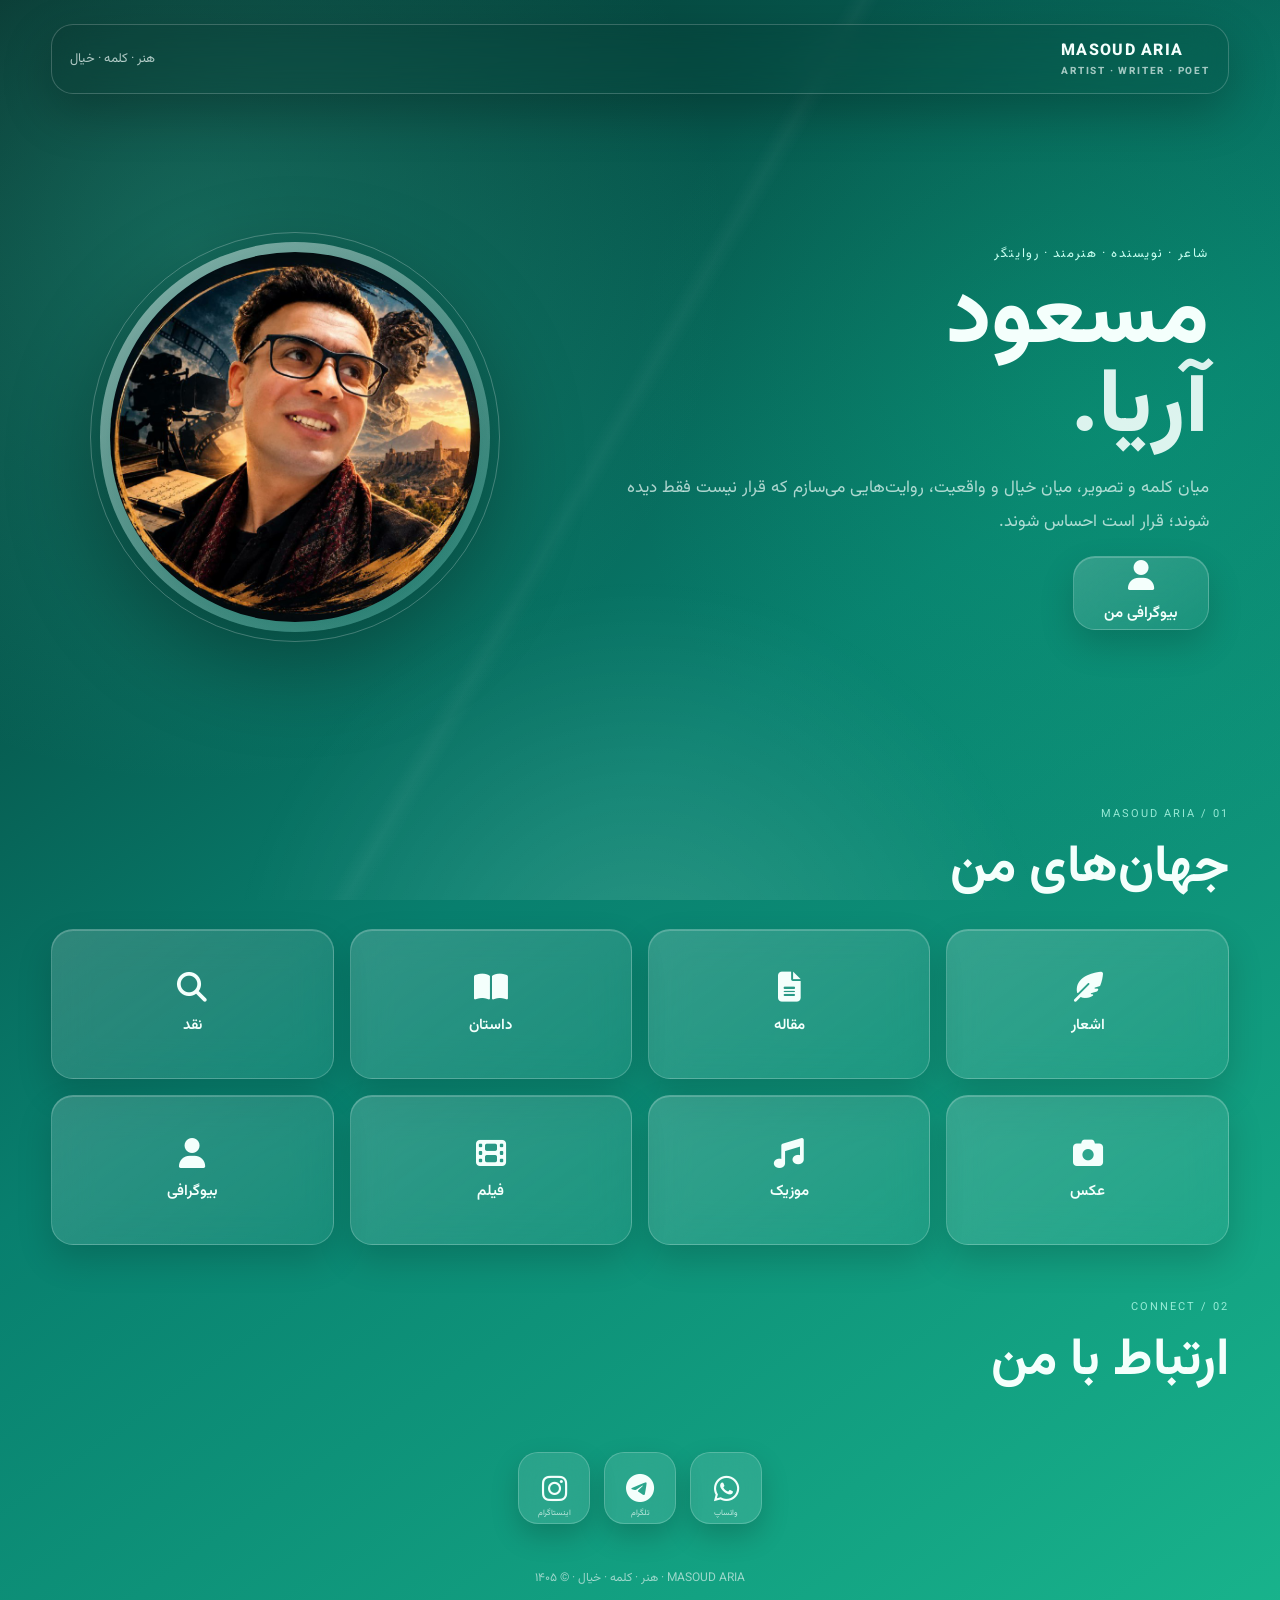
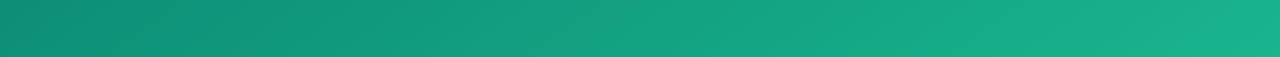
==== commit eda14522: "add files" ====
--- a/index.html
+++ b/index.html
@@ -1,2773 +1,71 @@
-<!DOCTYPE html>
+<!doctype html>
 <html lang="fa" dir="rtl">
+<head>
+<meta charset="utf-8">
+<meta name="viewport" content="width=device-width,initial-scale=1">
+<meta name="description" content="وب‌سایت شخصی مسعود آریا؛ شاعر، نویسنده و هنرمند.">
+<title>مسعود آریا | هنرمند</title>
+<link rel="preconnect" href="https://fonts.googleapis.com">
+<link rel="preconnect" href="https://fonts.gstatic.com" crossorigin>
+<link href="https://fonts.googleapis.com/css2?family=Vazirmatn:wght@300;400;500;600;700;800&display=swap" rel="stylesheet">
+<link rel="stylesheet" href="https://cdnjs.cloudflare.com/ajax/libs/font-awesome/6.7.2/css/all.min.css">
+<link rel="stylesheet" href="style.css">
+</head>
+<body>
+<div class="page">
+<header class="topbar">
+  <a class="brand" href="index.html">MASOUD ARIA<small>ARTIST · WRITER · POET</small></a>
+  <span class="home-link">هنر · کلمه · خیال</span>
+</header>
 
-<head>
-    <meta charset="UTF-8">
-    <meta name="viewport" content="width=device-width, initial-scale=1.0">
+<main>
+<section class="hero">
+  <div class="hero-copy">
+    <div class="kicker">شاعر · نویسنده · هنرمند · روایتگر</div>
+    <h1>مسعود <span>آریا.</span></h1>
+    <p>میان کلمه و تصویر، میان خیال و واقعیت، روایت‌هایی می‌سازم که قرار نیست فقط دیده شوند؛ قرار است احساس شوند.</p>
+    <a class="glass-btn" style="display:inline-flex;min-height:74px;padding:0 30px" href="about.html">
+      <i class="fa-solid fa-user"></i><span>بیوگرافی من</span>
+    </a>
+  </div>
+  <div class="hero-portrait">
+    <div class="portrait-frame">
+      <img src="assets/masoud.jpg" alt="مسعود آریا">
+    </div>
+  </div>
+</section>
 
-    <title>مسعود آریا | هنرمند</title>
+<section class="section-title">
+  <div class="number">MASOUD ARIA / 01</div>
+  <h2>جهان‌های من</h2>
+</section>
 
-    <meta name="description" content="وب‌سایت رسمی مسعود آریا، شاعر، نویسنده، مجسمه‌ساز و تولیدکننده محتوا">
+<div class="glass-grid">
+  <a class="glass-btn" href="poems.html"><i class="fa-solid fa-feather-pointed"></i><span>اشعار</span></a>
+  <a class="glass-btn" href="articles.html"><i class="fa-solid fa-file-lines"></i><span>مقاله</span></a>
+  <a class="glass-btn" href="stories.html"><i class="fa-solid fa-book-open"></i><span>داستان</span></a>
+  <a class="glass-btn" href="criticism.html"><i class="fa-solid fa-magnifying-glass"></i><span>نقد</span></a>
+  <a class="glass-btn" href="photos.html"><i class="fa-solid fa-camera"></i><span>عکس</span></a>
+  <a class="glass-btn" href="music.html"><i class="fa-solid fa-music"></i><span>موزیک</span></a>
+  <a class="glass-btn" href="films.html"><i class="fa-solid fa-film"></i><span>فیلم</span></a>
+  <a class="glass-btn" href="about.html"><i class="fa-solid fa-user"></i><span>بیوگرافی</span></a>
+</div>
 
-    <link rel="preconnect" href="https://fonts.googleapis.com">
-    <link rel="preconnect" href="https://fonts.gstatic.com" crossorigin>
+<section class="section-title">
+  <div class="number">CONNECT / 02</div>
+  <h2>ارتباط با من</h2>
+</section>
 
-    <link
-        href="https://fonts.googleapis.com/css2?family=Vazirmatn:wght@200;300;400;500;600;700;800&family=Playfair+Display:ital,wght@0,400;0,500;0,600;1,400;1,500&display=swap"
-        rel="stylesheet">
+<div class="socials">
+  <!-- لینک‌های واقعی خودت را اینجا بگذار -->
+  <a class="social" href="https://wa.me/+93731442796" target="_blank" rel="noopener" aria-label="واتساپ"><i class="fa-brands fa-whatsapp"></i><span>واتساپ</span></a>
+  <a class="social" href="https://t.me/poim14" target="_blank" rel="noopener" aria-label="تلگرام"><i class="fa-brands fa-telegram"></i><span>تلگرام</span></a>
+  <a class="social" href="https://instagram.com/mr_phoenix12" target="_blank" rel="noopener" aria-label="اینستاگرام"><i class="fa-brands fa-instagram"></i><span>اینستاگرام</span></a>
+</div>
+</main>
 
-    <!-- Font Awesome -->
-    <link rel="stylesheet" href="https://cdnjs.cloudflare.com/ajax/libs/font-awesome/6.5.2/css/all.min.css">
-
-    <style>
-        /* =========================================================
-   VARIABLES
-========================================================= */
-
-        :root {
-            --black: #050505;
-            --black2: #0b0b0b;
-            --white: #f5f1e8;
-            --gray: #8d8981;
-            --gray2: #4b4945;
-
-            --gold: #caa45d;
-            --gold2: #f0d18d;
-
-            --line: rgba(255, 255, 255, .09);
-            --glass: rgba(255, 255, 255, .045);
-
-            --ease: cubic-bezier(.16, 1, .3, 1);
-        }
-
-
-        /* =========================================================
-   RESET
-========================================================= */
-
-        * {
-            margin: 0;
-            padding: 0;
-            box-sizing: border-box;
-        }
-
-        html {
-            scroll-behavior: smooth;
-        }
-
-        body {
-            background: var(--black);
-            color: var(--white);
-            font-family: "Vazirmatn", sans-serif;
-            overflow-x: hidden;
-        }
-
-        body::-webkit-scrollbar {
-            width: 5px;
-        }
-
-        body::-webkit-scrollbar-track {
-            background: #050505;
-        }
-
-        body::-webkit-scrollbar-thumb {
-            background: var(--gold);
-        }
-
-        a {
-            color: inherit;
-            text-decoration: none;
-        }
-
-        button {
-            font-family: inherit;
-        }
-
-
-        /* =========================================================
-   PRELOADER
-========================================================= */
-
-        .loader {
-            position: fixed;
-            inset: 0;
-            background: #030303;
-            z-index: 99999;
-
-            display: flex;
-            align-items: center;
-            justify-content: center;
-
-            transition:
-                opacity 1s var(--ease),
-                visibility 1s var(--ease);
-        }
-
-        .loader.hide {
-            opacity: 0;
-            visibility: hidden;
-        }
-
-        .loader-content {
-            text-align: center;
-        }
-
-        .loader-logo {
-            font-family: "Playfair Display", serif;
-            font-size: 55px;
-            color: var(--gold);
-            animation: loaderPulse 2s infinite;
-        }
-
-        .loader-name {
-            font-size: 12px;
-            letter-spacing: 7px;
-            color: #777;
-            margin-top: 20px;
-        }
-
-        .loader-line {
-            width: 180px;
-            height: 1px;
-            background: #222;
-            margin: 25px auto;
-            position: relative;
-            overflow: hidden;
-        }
-
-        .loader-line::after {
-            content: "";
-            position: absolute;
-            inset: 0;
-            background: var(--gold);
-            transform: translateX(-100%);
-            animation: loaderLine 1.8s infinite;
-        }
-
-        @keyframes loaderPulse {
-
-            0%,
-            100% {
-                opacity: .4;
-                transform: scale(.95);
-            }
-
-            50% {
-                opacity: 1;
-                transform: scale(1.05);
-            }
-        }
-
-        @keyframes loaderLine {
-            to {
-                transform: translateX(100%);
-            }
-        }
-
-
-        /* =========================================================
-   GRAIN
-========================================================= */
-
-        .grain {
-            position: fixed;
-            inset: 0;
-            pointer-events: none;
-            z-index: 5000;
-
-            opacity: .035;
-
-            background-image:
-                url("data:image/svg+xml,%3Csvg viewBox='0 0 200 200' xmlns='http://www.w3.org/2000/svg'%3E%3Cfilter id='noise'%3E%3CfeTurbulence type='fractalNoise' baseFrequency='.85' numOctaves='4' stitchTiles='stitch'/%3E%3C/filter%3E%3Crect width='100%25' height='100%25' filter='url(%23noise)'/%3E%3C/svg%3E");
-        }
-
-
-        /* =========================================================
-   CURSOR
-========================================================= */
-
-        .cursor {
-            position: fixed;
-
-            width: 10px;
-            height: 10px;
-
-            border: 1px solid var(--gold);
-            border-radius: 50%;
-
-            pointer-events: none;
-
-            transform: translate(-50%, -50%);
-
-            z-index: 9999;
-
-            transition:
-                width .35s var(--ease),
-                height .35s var(--ease),
-                background .35s;
-        }
-
-        .cursor.large {
-            width: 55px;
-            height: 55px;
-            background: rgba(202, 164, 93, .08);
-        }
-
-
-        /* =========================================================
-   AMBIENT LIGHT
-========================================================= */
-
-        .ambient {
-            position: fixed;
-            border-radius: 50%;
-            pointer-events: none;
-            filter: blur(120px);
-            z-index: -1;
-        }
-
-        .ambient.one {
-            width: 500px;
-            height: 500px;
-            right: -250px;
-            top: 5%;
-            background: rgba(156, 113, 42, .14);
-        }
-
-        .ambient.two {
-            width: 400px;
-            height: 400px;
-            left: -200px;
-            bottom: 10%;
-            background: rgba(72, 43, 121, .13);
-        }
-
-
-        /* =========================================================
-   NAVBAR
-========================================================= */
-
-        .navbar {
-            position: fixed;
-            top: 0;
-            right: 0;
-            left: 0;
-
-            z-index: 2000;
-
-            padding: 28px 6%;
-
-            transition:
-                padding .5s var(--ease),
-                background .5s;
-        }
-
-        .navbar.scrolled {
-            padding: 14px 6%;
-
-            background: rgba(5, 5, 5, .75);
-            backdrop-filter: blur(20px);
-
-            border-bottom: 1px solid var(--line);
-        }
-
-        .nav-inner {
-            max-width: 1450px;
-            margin: auto;
-
-            display: flex;
-            align-items: center;
-            justify-content: space-between;
-        }
-
-        .logo {
-            display: flex;
-            align-items: center;
-            gap: 13px;
-
-            font-family: "Playfair Display", serif;
-            font-size: 23px;
-        }
-
-        .logo-symbol {
-            width: 34px;
-            height: 34px;
-
-            border: 1px solid var(--gold);
-            border-radius: 50%;
-
-            display: grid;
-            place-items: center;
-
-            color: var(--gold);
-
-            font-size: 13px;
-        }
-
-        .logo small {
-            font-family: "Vazirmatn";
-            color: #777;
-            font-size: 9px;
-            letter-spacing: 2px;
-            display: block;
-        }
-
-        .nav-links {
-            display: flex;
-            align-items: center;
-            gap: 34px;
-
-            list-style: none;
-        }
-
-        .nav-links a {
-            color: #85827c;
-            font-size: 13px;
-
-            transition: .4s;
-            position: relative;
-        }
-
-        .nav-links a::before {
-            content: "";
-
-            position: absolute;
-
-            width: 0;
-            height: 1px;
-
-            background: var(--gold);
-
-            bottom: -8px;
-            right: 0;
-
-            transition: .4s var(--ease);
-        }
-
-        .nav-links a:hover {
-            color: white;
-        }
-
-        .nav-links a:hover::before {
-            width: 100%;
-        }
-
-        .nav-social {
-            display: flex;
-            gap: 10px;
-        }
-
-        .nav-social a {
-            width: 38px;
-            height: 38px;
-
-            border: 1px solid var(--line);
-            border-radius: 50%;
-
-            display: grid;
-            place-items: center;
-
-            color: #888;
-
-            transition: .4s var(--ease);
-        }
-
-        .nav-social a:hover {
-            color: var(--gold);
-            border-color: var(--gold);
-            transform: translateY(-4px);
-        }
-
-
-        /* =========================================================
-   HERO
-========================================================= */
-
-        .hero {
-            min-height: 100vh;
-
-            position: relative;
-
-            display: flex;
-            align-items: center;
-
-            padding: 150px 7% 80px;
-
-            overflow: hidden;
-        }
-
-        .hero-inner {
-            width: 100%;
-            max-width: 1450px;
-            margin: auto;
-
-            position: relative;
-            z-index: 2;
-        }
-
-        .hero-small {
-            display: flex;
-            align-items: center;
-            gap: 15px;
-
-            color: var(--gold);
-
-            font-size: 12px;
-            letter-spacing: 2px;
-
-            opacity: 0;
-
-            animation: reveal 1s .5s forwards;
-        }
-
-        .hero-small::before {
-            content: "";
-            width: 50px;
-            height: 1px;
-            background: var(--gold);
-        }
-
-        .hero h1 {
-            margin-top: 30px;
-
-            font-family: "Playfair Display", serif;
-
-            font-size: clamp(70px, 10vw, 160px);
-
-            line-height: .85;
-
-            font-weight: 400;
-
-            max-width: 850px;
-
-            opacity: 0;
-
-            animation: reveal 1.1s .7s forwards;
-        }
-
-        .hero h1 .outline {
-            color: transparent;
-
-            -webkit-text-stroke: 1px rgba(255, 255, 255, .4);
-        }
-
-        .hero h1 .gold {
-            color: var(--gold);
-        }
-
-        .hero-description {
-            margin-top: 45px;
-
-            max-width: 550px;
-
-            color: #777;
-
-            font-size: 15px;
-            line-height: 2.3;
-
-            opacity: 0;
-
-            animation: reveal 1s .9s forwards;
-        }
-
-        .hero-actions {
-            margin-top: 40px;
-
-            display: flex;
-            gap: 15px;
-
-            opacity: 0;
-
-            animation: reveal 1s 1.1s forwards;
-        }
-
-        .btn {
-            padding: 15px 27px;
-
-            border: 1px solid var(--line);
-
-            border-radius: 100px;
-
-            font-size: 12px;
-
-            display: flex;
-            align-items: center;
-            gap: 12px;
-
-            transition: .5s var(--ease);
-        }
-
-        .btn i {
-            transition: .4s;
-        }
-
-        .btn:hover i {
-            transform: translateX(-5px);
-        }
-
-        .btn-primary {
-            color: #111;
-            background: var(--gold);
-            border-color: var(--gold);
-        }
-
-        .btn-primary:hover {
-            background: var(--gold2);
-            transform: translateY(-5px);
-            box-shadow: 0 20px 50px rgba(202, 164, 93, .15);
-        }
-
-        .btn-outline:hover {
-            border-color: var(--gold);
-            transform: translateY(-5px);
-        }
-
-
-        /* HERO ART */
-
-        .hero-art {
-            position: absolute;
-
-            left: 3%;
-            top: 50%;
-
-            width: min(600px, 42vw);
-            height: min(600px, 42vw);
-
-            transform: translateY(-50%);
-
-            opacity: 0;
-
-            animation: artIn 1.5s .6s forwards;
-        }
-
-        .hero-ring {
-            position: absolute;
-            inset: 0;
-
-            border: 1px solid rgba(202, 164, 93, .25);
-
-            border-radius: 50%;
-
-            animation: rotate 30s linear infinite;
-        }
-
-        .hero-ring::before {
-            content: "";
-
-            position: absolute;
-
-            width: 8px;
-            height: 8px;
-
-            background: var(--gold);
-
-            border-radius: 50%;
-
-            top: 8%;
-            left: 50%;
-
-            box-shadow:
-                0 0 25px var(--gold);
-        }
-
-        .hero-ring.two {
-            inset: 12%;
-            border-color: rgba(255, 255, 255, .08);
-
-            animation-direction: reverse;
-            animation-duration: 22s;
-        }
-
-        .hero-ring.three {
-            inset: 25%;
-            border-color: rgba(202, 164, 93, .15);
-
-            animation-duration: 18s;
-        }
-
-        .hero-portrait {
-            position: absolute;
-
-            inset: 22%;
-
-            border-radius: 50%;
-
-            overflow: hidden;
-
-            background:
-                radial-gradient(ellipse at 50% 28%,
-                    #9a8062 0%,
-                    #49382a 14%,
-                    transparent 15%),
-                radial-gradient(ellipse at 50% 53%,
-                    #33261d 0%,
-                    #17120e 38%,
-                    transparent 39%),
-                linear-gradient(145deg, #29231d, #070707);
-
-            box-shadow:
-                0 0 100px rgba(202, 164, 93, .12),
-                inset 0 0 80px #000;
-        }
-
-        .hero-portrait::before {
-            content: "م";
-
-            position: absolute;
-
-            font-family: "Playfair Display", serif;
-
-            font-size: 20vw;
-
-            color: rgba(255, 255, 255, .025);
-
-            left: 12%;
-            top: 10%;
-        }
-
-        .hero-portrait::after {
-            content: "";
-
-            position: absolute;
-
-            inset: 15%;
-
-            border: 1px solid rgba(202, 164, 93, .15);
-
-            border-radius: 50%;
-        }
-
-        .floating-text {
-            position: absolute;
-
-            font-family: "Playfair Display", serif;
-
-            color: rgba(255, 255, 255, .08);
-
-            font-size: 50px;
-
-            white-space: nowrap;
-        }
-
-        .floating-text.one {
-            right: -20%;
-            top: 15%;
-            animation: floating 6s infinite ease-in-out;
-        }
-
-        .floating-text.two {
-            left: -20%;
-            bottom: 15%;
-            animation: floating 7s -2s infinite ease-in-out;
-        }
-
-        @keyframes artIn {
-            from {
-                opacity: 0;
-                transform: translateY(-50%) scale(.75) rotate(-15deg);
-            }
-
-            to {
-                opacity: 1;
-                transform: translateY(-50%) scale(1) rotate(0);
-            }
-        }
-
-        @keyframes rotate {
-            to {
-                transform: rotate(360deg);
-            }
-        }
-
-        @keyframes floating {
-
-            0%,
-            100% {
-                transform: translateY(0) rotate(-3deg);
-            }
-
-            50% {
-                transform: translateY(-25px) rotate(3deg);
-            }
-        }
-
-        @keyframes reveal {
-            from {
-                opacity: 0;
-                transform: translateY(40px);
-            }
-
-            to {
-                opacity: 1;
-                transform: translateY(0);
-            }
-        }
-
-
-        /* =========================================================
-   SCROLL INDICATOR
-========================================================= */
-
-        .scroll {
-            position: absolute;
-
-            right: 7%;
-            bottom: 35px;
-
-            display: flex;
-            align-items: center;
-
-            gap: 15px;
-
-            color: #555;
-
-            font-size: 10px;
-        }
-
-        .scroll-line {
-            width: 70px;
-            height: 1px;
-            background: #222;
-
-            overflow: hidden;
-        }
-
-        .scroll-line::after {
-            content: "";
-
-            display: block;
-
-            width: 100%;
-            height: 100%;
-
-            background: var(--gold);
-
-            animation: scrollLine 2s infinite;
-        }
-
-        @keyframes scrollLine {
-            from {
-                transform: translateX(100%);
-            }
-
-            to {
-                transform: translateX(-100%);
-            }
-        }
-
-
-        /* =========================================================
-   SECTIONS
-========================================================= */
-
-        section {
-            padding: 150px 7%;
-            position: relative;
-        }
-
-        .container {
-            max-width: 1450px;
-            margin: auto;
-        }
-
-        .section-top {
-            display: flex;
-            justify-content: space-between;
-            align-items: flex-end;
-
-            margin-bottom: 80px;
-
-            gap: 50px;
-        }
-
-        .section-number {
-            color: var(--gold);
-
-            font-size: 11px;
-            letter-spacing: 2px;
-
-            margin-bottom: 15px;
-        }
-
-        .section-title {
-            font-family: "Playfair Display", serif;
-
-            font-size: clamp(55px, 7vw, 100px);
-
-            font-weight: 400;
-
-            line-height: .9;
-        }
-
-        .section-title span {
-            color: transparent;
-            -webkit-text-stroke: 1px rgba(255, 255, 255, .3);
-        }
-
-        .section-intro {
-            max-width: 450px;
-
-            color: #686762;
-
-            line-height: 2.2;
-
-            font-size: 14px;
-        }
-
-
-        /* =========================================================
-   ABOUT
-========================================================= */
-
-        .about-grid {
-            display: grid;
-
-            grid-template-columns: .8fr 1.2fr;
-
-            gap: 100px;
-
-            align-items: center;
-        }
-
-        .about-photo {
-            height: 600px;
-
-            position: relative;
-
-            background:
-                radial-gradient(circle at 50% 40%, #554332, transparent 20%),
-                linear-gradient(145deg, #18140f, #060606);
-
-            overflow: hidden;
-        }
-
-        .about-photo::before {
-            content: "MASOUD";
-
-            position: absolute;
-
-            font-family: "Playfair Display", serif;
-
-            font-size: 100px;
-
-            color: rgba(255, 255, 255, .025);
-
-            transform: rotate(-90deg);
-
-            top: 40%;
-            right: -70px;
-        }
-
-        .about-photo::after {
-            content: "";
-
-            position: absolute;
-
-            inset: 25px;
-
-            border: 1px solid rgba(202, 164, 93, .2);
-        }
-
-        .photo-caption {
-            position: absolute;
-
-            bottom: 40px;
-            right: 40px;
-
-            z-index: 2;
-
-            color: #777;
-
-            font-size: 10px;
-        }
-
-        .about-content h3 {
-            font-family: "Playfair Display", serif;
-
-            font-size: 40px;
-
-            font-weight: 400;
-
-            line-height: 1.4;
-
-            margin-bottom: 30px;
-        }
-
-        .about-content p {
-            color: #85827c;
-
-            line-height: 2.3;
-
-            margin-bottom: 20px;
-
-            font-size: 14px;
-        }
-
-        .signature {
-            margin-top: 40px;
-
-            font-family: "Playfair Display", serif;
-
-            font-size: 35px;
-
-            color: var(--gold);
-        }
-
-
-        /* =========================================================
-   SKILLS / ROLES
-========================================================= */
-
-        .roles {
-            display: grid;
-
-            grid-template-columns: repeat(4, 1fr);
-
-            gap: 1px;
-
-            background: var(--line);
-        }
-
-        .role {
-            min-height: 350px;
-
-            background: #090909;
-
-            padding: 40px 35px;
-
-            position: relative;
-
-            overflow: hidden;
-
-            transition: .6s var(--ease);
-        }
-
-        .role:hover {
-            background: #111;
-
-            transform: translateY(-10px);
-        }
-
-        .role-icon {
-            width: 65px;
-            height: 65px;
-
-            border: 1px solid rgba(202, 164, 93, .3);
-
-            border-radius: 50%;
-
-            display: grid;
-            place-items: center;
-
-            color: var(--gold);
-
-            font-size: 20px;
-
-            transition: .5s;
-        }
-
-        .role:hover .role-icon {
-            background: var(--gold);
-            color: #111;
-
-            transform: rotate(10deg) scale(1.1);
-        }
-
-        .role-number {
-            position: absolute;
-
-            left: 25px;
-            top: 20px;
-
-            font-family: "Playfair Display", serif;
-
-            font-size: 60px;
-
-            color: rgba(255, 255, 255, .025);
-        }
-
-        .role h3 {
-            margin-top: 80px;
-
-            font-family: "Playfair Display", serif;
-
-            font-size: 30px;
-
-            font-weight: 400;
-        }
-
-        .role p {
-            margin-top: 15px;
-
-            color: #65635f;
-
-            font-size: 12px;
-
-            line-height: 2;
-        }
-
-        .role-arrow {
-            position: absolute;
-
-            bottom: 30px;
-            left: 30px;
-
-            color: var(--gold);
-
-            transition: .4s;
-        }
-
-        .role:hover .role-arrow {
-            transform: translateX(-10px);
-        }
-
-
-        /* =========================================================
-   POEM
-========================================================= */
-
-        .poem-section {
-            min-height: 80vh;
-
-            display: grid;
-            place-items: center;
-
-            text-align: center;
-
-            background:
-                radial-gradient(circle at center,
-                    rgba(202, 164, 93, .08),
-                    transparent 50%);
-        }
-
-        .poem {
-            max-width: 950px;
-        }
-
-        .poem-mark {
-            font-family: "Playfair Display", serif;
-
-            color: var(--gold);
-
-            font-size: 120px;
-
-            line-height: .4;
-
-            opacity: .5;
-        }
-
-        .poem-text {
-            font-family: "Playfair Display", serif;
-
-            font-size: clamp(30px, 4vw, 55px);
-
-            line-height: 1.8;
-
-            margin-top: 30px;
-        }
-
-        .poem-author {
-            color: #555;
-
-            margin-top: 30px;
-
-            font-size: 11px;
-        }
-
-
-        /* =========================================================
-   SCULPTURE
-========================================================= */
-
-        .sculpture-box {
-            height: 650px;
-
-            background:
-                radial-gradient(circle at center,
-                    rgba(202, 164, 93, .09),
-                    transparent 40%),
-                #090909;
-
-            border: 1px solid var(--line);
-
-            position: relative;
-
-            display: grid;
-            place-items: center;
-
-            overflow: hidden;
-        }
-
-        .sculpture {
-            width: 250px;
-            height: 500px;
-
-            border-radius: 48% 48% 35% 35%;
-
-            background:
-                linear-gradient(90deg,
-                    #15110d,
-                    #8c7557 48%,
-                    #251d14);
-
-            box-shadow:
-                -60px 50px 100px rgba(0, 0, 0, .8),
-                inset 20px 0 30px rgba(255, 255, 255, .08);
-
-            transform:
-                perspective(800px) rotateY(-20deg);
-
-            animation: sculptureFloat 7s infinite ease-in-out;
-        }
-
-        .sculpture::before {
-            content: "";
-
-            position: absolute;
-
-            width: 115px;
-            height: 155px;
-
-            border-radius: 50%;
-
-            background:
-                linear-gradient(120deg,
-                    #a08868,
-                    #272019);
-
-            top: 45px;
-            left: 68px;
-        }
-
-        .sculpture::after {
-            content: "";
-
-            position: absolute;
-
-            width: 80px;
-            height: 15px;
-
-            border-radius: 50%;
-
-            background: #000;
-
-            filter: blur(10px);
-
-            bottom: 5px;
-            left: 85px;
-        }
-
-        @keyframes sculptureFloat {
-
-            0%,
-            100% {
-                transform:
-                    perspective(800px) rotateY(-20deg) translateY(0);
-            }
-
-            50% {
-                transform:
-                    perspective(800px) rotateY(-8deg) translateY(-20px);
-            }
-        }
-
-        .sculpture-info {
-            position: absolute;
-
-            bottom: 35px;
-            right: 35px;
-
-            color: #555;
-
-            font-size: 11px;
-        }
-
-
-        /* =========================================================
-   CONTENT
-========================================================= */
-
-        .content-grid {
-            display: grid;
-
-            grid-template-columns: repeat(3, 1fr);
-
-            gap: 20px;
-        }
-
-        .content-card {
-            height: 450px;
-
-            position: relative;
-
-            overflow: hidden;
-
-            padding: 35px;
-
-            border: 1px solid var(--line);
-
-            display: flex;
-            align-items: flex-end;
-
-            background:
-                linear-gradient(145deg,
-                    #1c1a17,
-                    #070707);
-
-            transition: .6s var(--ease);
-        }
-
-        .content-card:nth-child(2) {
-            transform: translateY(60px);
-        }
-
-        .content-card:hover {
-            transform: translateY(-10px);
-            border-color: rgba(202, 164, 93, .3);
-        }
-
-        .content-card:nth-child(2):hover {
-            transform: translateY(50px);
-        }
-
-        .content-bg {
-            position: absolute;
-
-            width: 250px;
-            height: 250px;
-
-            border-radius: 50%;
-
-            background: var(--gold);
-
-            filter: blur(120px);
-
-            opacity: .04;
-
-            top: 20%;
-            left: 20%;
-        }
-
-        .content-info {
-            position: relative;
-            z-index: 2;
-        }
-
-        .content-info span {
-            color: var(--gold);
-
-            font-size: 10px;
-
-            letter-spacing: 2px;
-        }
-
-        .content-info h3 {
-            margin-top: 12px;
-
-            font-family: "Playfair Display", serif;
-
-            font-size: 28px;
-
-            font-weight: 400;
-        }
-
-        .content-info p {
-            color: #666;
-
-            font-size: 12px;
-
-            line-height: 2;
-
-            margin-top: 12px;
-        }
-
-
-        /* =========================================================
-   CONTACT
-========================================================= */
-
-        .contact-section {
-            min-height: 90vh;
-
-            display: flex;
-
-            flex-direction: column;
-
-            justify-content: center;
-        }
-
-        .contact-title {
-            font-family: "Playfair Display", serif;
-
-            font-size: clamp(60px, 9vw, 145px);
-
-            font-weight: 400;
-
-            line-height: .85;
-        }
-
-        .contact-title span {
-            color: transparent;
-
-            -webkit-text-stroke: 1px rgba(255, 255, 255, .35);
-        }
-
-        .contact-subtitle {
-            margin-top: 35px;
-
-            color: #686762;
-
-            max-width: 500px;
-
-            line-height: 2;
-        }
-
-        .contact-grid {
-            margin-top: 70px;
-
-            display: grid;
-
-            grid-template-columns: repeat(4, 1fr);
-
-            gap: 12px;
-        }
-
-        .contact-card {
-            min-height: 170px;
-
-            padding: 30px;
-
-            border: 1px solid var(--line);
-
-            position: relative;
-
-            display: flex;
-
-            flex-direction: column;
-
-            justify-content: space-between;
-
-            transition: .5s var(--ease);
-
-            overflow: hidden;
-        }
-
-        .contact-card::before {
-            content: "";
-
-            position: absolute;
-
-            width: 150px;
-            height: 150px;
-
-            border-radius: 50%;
-
-            background: var(--gold);
-
-            filter: blur(70px);
-
-            opacity: 0;
-
-            transition: .5s;
-        }
-
-        .contact-card:hover::before {
-            opacity: .1;
-        }
-
-        .contact-card:hover {
-            border-color: rgba(202, 164, 93, .5);
-
-            transform: translateY(-8px);
-        }
-
-        .contact-icon {
-            font-size: 24px;
-
-            color: var(--gold);
-
-            transition: .5s;
-        }
-
-        .contact-card:hover .contact-icon {
-            transform: scale(1.15);
-        }
-
-        .contact-card strong {
-            font-size: 15px;
-        }
-
-        .contact-card small {
-            color: #555;
-
-            margin-top: 5px;
-
-            display: block;
-        }
-
-
-        /* =========================================================
-   FOOTER
-========================================================= */
-
-        footer {
-            padding: 30px 7%;
-
-            border-top: 1px solid var(--line);
-
-            display: flex;
-
-            justify-content: space-between;
-
-            color: #444;
-
-            font-size: 10px;
-        }
-
-        .footer-logo {
-            font-family: "Playfair Display", serif;
-
-            color: #777;
-        }
-
-
-        /* =========================================================
-   REVEAL
-========================================================= */
-
-        .reveal {
-            opacity: 0;
-
-            transform: translateY(70px);
-
-            transition:
-                opacity 1s var(--ease),
-                transform 1s var(--ease);
-        }
-
-        .reveal.show {
-            opacity: 1;
-
-            transform: translateY(0);
-        }
-
-
-        /* =========================================================
-   MOBILE
-========================================================= */
-
-        .mobile-menu {
-            display: none;
-
-            width: 40px;
-            height: 40px;
-
-            border: 1px solid var(--line);
-
-            border-radius: 50%;
-
-            place-items: center;
-
-            cursor: pointer;
-        }
-
-        .mobile-menu i {
-            color: var(--gold);
-        }
-
-        @media(max-width:1050px) {
-
-            .hero-art {
-                opacity: .22 !important;
-            }
-
-            .roles {
-                grid-template-columns: repeat(2, 1fr);
-            }
-
-            .contact-grid {
-                grid-template-columns: repeat(2, 1fr);
-            }
-        }
-
-
-        @media(max-width:800px) {
-
-            .nav-links,
-            .nav-social {
-                display: none;
-            }
-
-            .mobile-menu {
-                display: grid;
-            }
-
-            .nav-links.mobile-open {
-                display: flex;
-
-                position: fixed;
-
-                inset: 0;
-
-                background: rgba(5, 5, 5, .97);
-
-                backdrop-filter: blur(30px);
-
-                flex-direction: column;
-
-                justify-content: center;
-
-                align-items: center;
-
-                gap: 30px;
-            }
-
-            .nav-links.mobile-open a {
-                font-size: 20px;
-            }
-
-            .hero {
-                padding-left: 6%;
-                padding-right: 6%;
-            }
-
-            .hero h1 {
-                font-size: 72px;
-            }
-
-            .hero-art {
-                width: 100vw;
-                height: 100vw;
-
-                left: -25%;
-
-                opacity: .13 !important;
-            }
-
-            .about-grid {
-                grid-template-columns: 1fr;
-
-                gap: 50px;
-            }
-
-            .about-photo {
-                height: 450px;
-            }
-
-            .roles {
-                grid-template-columns: 1fr;
-            }
-
-            .content-grid {
-                grid-template-columns: 1fr;
-            }
-
-            .content-card {
-                height: 380px;
-            }
-
-            .content-card:nth-child(2) {
-                transform: none;
-            }
-
-            .content-card:nth-child(2):hover {
-                transform: translateY(-10px);
-            }
-
-            .contact-grid {
-                grid-template-columns: 1fr;
-            }
-
-            .sculpture-box {
-                height: 500px;
-            }
-
-            section {
-                padding: 110px 6%;
-            }
-
-            .section-top {
-                flex-direction: column;
-                align-items: flex-start;
-            }
-
-            footer {
-                flex-direction: column;
-                gap: 10px;
-            }
-        }
-
-
-        @media(max-width:500px) {
-
-            .hero h1 {
-                font-size: 58px;
-            }
-
-            .hero-description {
-                font-size: 13px;
-            }
-
-            .hero-actions {
-                flex-direction: column;
-            }
-
-            .btn {
-                justify-content: center;
-            }
-
-            .contact-title {
-                font-size: 65px;
-            }
-
-            .sculpture {
-                transform: scale(.75) perspective(800px) rotateY(-15deg);
-            }
-
-        }
-    </style>
-</head>
-
-
-<body>
-
-
-    <!-- =====================================================
-     LOADER
-===================================================== -->
-
-    <div class="loader">
-
-        <div class="loader-content">
-
-            <div class="loader-logo">
-                م
-            </div>
-
-            <div class="loader-line"></div>
-
-            <div class="loader-name">
-                MASOUD ARIA
-            </div>
-
-        </div>
-
-    </div>
-
-
-    <div class="grain"></div>
-
-    <div class="ambient one"></div>
-    <div class="ambient two"></div>
-
-    <div class="cursor"></div>
-
-
-    <!-- =====================================================
-     NAVIGATION
-===================================================== -->
-
-    <header class="navbar">
-
-        <div class="nav-inner">
-
-            <a href="#home" class="logo">
-
-                <span class="logo-symbol">
-                    م
-                </span>
-
-                <div>
-                    مسعود آریا
-                    <small>ARTIST</small>
-                </div>
-
-            </a>
-
-
-            <ul class="nav-links">
-
-                <li>
-                    <a href="#home">
-                        خانه
-                    </a>
-                </li>
-
-                <li>
-                    <a href="#about">
-                        درباره من
-                    </a>
-                </li>
-
-                <li>
-                    <a href="#works">
-                        فعالیت‌ها
-                    </a>
-                </li>
-
-                <li>
-                    <a href="#poetry">
-                        شعر
-                    </a>
-                </li>
-
-                <li>
-                    <a href="#sculpture">
-                        مجسمه‌سازی
-                    </a>
-                </li>
-
-                <li>
-                    <a href="#contact">
-                        تماس
-                    </a>
-                </li>
-
-            </ul>
-
-
-            <div class="nav-social">
-
-                <a href="#" aria-label="Instagram">
-                    <i class="fa-brands fa-instagram"></i>
-                </a>
-
-                <a href="#" aria-label="Telegram">
-                    <i class="fa-brands fa-telegram"></i>
-                </a>
-
-            </div>
-
-
-            <div class="mobile-menu">
-                <i class="fa-solid fa-bars"></i>
-            </div>
-
-        </div>
-
-    </header>
-
-
-    <!-- =====================================================
-     HERO
-===================================================== -->
-
-    <section class="hero" id="home">
-
-        <div class="hero-inner">
-
-            <div class="hero-small">
-                شاعر · نویسنده · مجسمه‌ساز · تولیدکننده محتوا
-            </div>
-
-
-            <h1>
-
-                مسعود
-
-                <br>
-
-                <span class="outline">
-                    آریا
-                </span>
-
-                <br>
-
-                <span class="gold">
-                    هنرمند.
-                </span>
-
-            </h1>
-
-
-            <p class="hero-description">
-
-                میان کلمه و فرم،
-                میان خیال و واقعیت،
-                داستان‌هایی خلق می‌کنم که قرار نیست
-                فقط دیده شوند؛
-                قرار است احساس شوند.
-
-            </p>
-
-
-            <div class="hero-actions">
-
-                <a href="#about" class="btn btn-primary">
-
-                    درباره من
-
-                    <i class="fa-solid fa-arrow-left"></i>
-
-                </a>
-
-
-                <a href="#contact" class="btn btn-outline">
-
-                    ارتباط با من
-
-                    <i class="fa-regular fa-paper-plane"></i>
-
-                </a>
-
-            </div>
-
-        </div>
-
-
-        <!-- ART -->
-
-        <div class="hero-art">
-
-            <div class="hero-ring"></div>
-
-            <div class="hero-ring two"></div>
-
-            <div class="hero-ring three"></div>
-
-            <div class="hero-portrait"></div>
-
-            <div class="floating-text one">
-                خیال
-            </div>
-
-            <div class="floating-text two">
-                هنر
-            </div>
-
-        </div>
-
-
-        <div class="scroll">
-
-            <span>
-                اسکرول کنید
-            </span>
-
-            <div class="scroll-line"></div>
-
-        </div>
-
-    </section>
-
-
-    <!-- =====================================================
-     ABOUT
-===================================================== -->
-
-    <section id="about">
-
-        <div class="container">
-
-            <div class="section-top reveal">
-
-                <div>
-
-                    <div class="section-number">
-                        01 / درباره من
-                    </div>
-
-                    <h2 class="section-title">
-
-                        داستان
-
-                        <br>
-
-                        <span>من</span>
-
-                    </h2>
-
-                </div>
-
-
-                <p class="section-intro">
-
-                    هنر برای من یک عنوان نیست؛
-                    شیوه‌ای برای دیدن، فکر کردن،
-                    تجربه کردن و روایت جهان است.
-
-                </p>
-
-            </div>
-
-
-            <div class="about-grid">
-
-                <div class="about-photo reveal">
-
-                    <div class="photo-caption">
-                        MASOUD ARIA · ARTIST
-                    </div>
-
-                </div>
-
-
-                <div class="about-content reveal">
-
-                    <h3>
-
-                        من مسعود آریا هستم؛
-
-                        <br>
-
-                        عاشق ساختن و روایت کردن.
-
-                    </h3>
-
-
-                    <p>
-
-                        به عنوان شاعر و نویسنده،
-                        با کلمات جهان‌های تازه می‌سازم.
-
-                    </p>
-
-                    <p>
-
-                        به عنوان مجسمه‌ساز،
-                        به فرم و ماده اجازه می‌دهم
-                        داستان خودشان را روایت کنند.
-
-                    </p>
-
-                    <p>
-
-                        و در دنیای محتوا،
-                        تلاش می‌کنم ایده‌ها را
-                        به تجربه‌ای دیدنی و ماندگار تبدیل کنم.
-
-                    </p>
-
-
-                    <div class="signature">
-                        مسعود آریا
-                    </div>
-
-                </div>
-
-            </div>
-
-        </div>
-
-    </section>
-
-
-    <!-- =====================================================
-     ROLES
-===================================================== -->
-
-    <section id="works">
-
-        <div class="container">
-
-            <div class="section-top reveal">
-
-                <div>
-
-                    <div class="section-number">
-                        02 / حوزه‌های فعالیت
-                    </div>
-
-                    <h2 class="section-title">
-
-                        چهار
-
-                        <br>
-
-                        <span>جهان.</span>
-
-                    </h2>
-
-                </div>
-
-            </div>
-
-
-            <div class="roles">
-
-
-                <article class="role reveal">
-
-                    <div class="role-icon">
-
-                        <i class="fa-solid fa-feather-pointed"></i>
-
-                    </div>
-
-                    <div class="role-number">
-                        01
-                    </div>
-
-                    <h3>
-                        شاعر
-                    </h3>
-
-                    <p>
-
-                        کلمه‌هایی برای بیان
-                        احساسات، تجربه‌ها و
-                        لحظه‌هایی که معمولاً
-                        در سکوت می‌مانند.
-
-                    </p>
-
-                    <div class="role-arrow">
-                        <i class="fa-solid fa-arrow-left"></i>
-                    </div>
-
-                </article>
-
-
-                <article class="role reveal">
-
-                    <div class="role-icon">
-
-                        <i class="fa-solid fa-pen-nib"></i>
-
-                    </div>
-
-                    <div class="role-number">
-                        02
-                    </div>
-
-                    <h3>
-                        نویسنده
-                    </h3>
-
-                    <p>
-
-                        روایت داستان‌ها،
-                        ایده‌ها و تجربه‌های
-                        انسانی با زبان تصویر و کلمه.
-
-                    </p>
-
-                    <div class="role-arrow">
-                        <i class="fa-solid fa-arrow-left"></i>
-                    </div>
-
-                </article>
-
-
-                <article class="role reveal">
-
-                    <div class="role-icon">
-
-                        <i class="fa-solid fa-cube"></i>
-
-                    </div>
-
-                    <div class="role-number">
-                        03
-                    </div>
-
-                    <h3>
-                        مجسمه‌ساز
-                    </h3>
-
-                    <p>
-
-                        تبدیل یک ایده‌ی ذهنی
-                        به فرم؛ چیزی که می‌توان
-                        آن را دید و لمس کرد.
-
-                    </p>
-
-                    <div class="role-arrow">
-                        <i class="fa-solid fa-arrow-left"></i>
-                    </div>
-
-                </article>
-
-
-                <article class="role reveal">
-
-                    <div class="role-icon">
-
-                        <i class="fa-solid fa-clapperboard"></i>
-
-                    </div>
-
-                    <div class="role-number">
-                        04
-                    </div>
-
-                    <h3>
-                        تولید محتوا
-                    </h3>
-
-                    <p>
-
-                        ساخت محتوای خلاقانه،
-                        تصویری و داستان‌محور
-                        برای مخاطبان امروز.
-
-                    </p>
-
-                    <div class="role-arrow">
-                        <i class="fa-solid fa-arrow-left"></i>
-                    </div>
-
-                </article>
-
-
-            </div>
-
-        </div>
-
-    </section>
-
-
-    <!-- =====================================================
-     POETRY
-===================================================== -->
-
-    <section class="poem-section" id="poetry">
-
-        <div class="poem reveal">
-
-            <div class="poem-mark">
-                “
-            </div>
-
-            <div class="poem-text">
-
-                گاهی باید از جهان فاصله گرفت،
-
-                <br>
-
-                تا صدای خودت را
-
-                <span style="color:var(--gold)">
-                    بشنوی.
-                </span>
-
-            </div>
-
-            <div class="poem-author">
-                — مسعود آریا
-            </div>
-
-        </div>
-
-    </section>
-
-
-    <!-- =====================================================
-     SCULPTURE
-===================================================== -->
-
-    <section id="sculpture">
-
-        <div class="container">
-
-            <div class="section-top reveal">
-
-                <div>
-
-                    <div class="section-number">
-                        03 / مجسمه‌سازی
-                    </div>
-
-                    <h2 class="section-title">
-
-                        فرم
-
-                        <br>
-
-                        <span>و احساس.</span>
-
-                    </h2>
-
-                </div>
-
-
-                <p class="section-intro">
-
-                    وقتی یک ایده از ذهن بیرون می‌آید
-                    و تبدیل به چیزی می‌شود که می‌توان
-                    آن را لمس کرد.
-
-                </p>
-
-            </div>
-
-
-            <div class="sculpture-box reveal">
-
-                <div class="sculpture"></div>
-
-                <div class="sculpture-info">
-
-                    مجموعه «انسان و سکوت»
-
-                    ·
-
-                    ۱۴۰۳
-
-                </div>
-
-            </div>
-
-        </div>
-
-    </section>
-
-
-    <!-- =====================================================
-     CONTENT
-===================================================== -->
-
-    <section>
-
-        <div class="container">
-
-            <div class="section-top reveal">
-
-                <div>
-
-                    <div class="section-number">
-                        04 / تولید محتوا
-                    </div>
-
-                    <h2 class="section-title">
-
-                        روایت
-
-                        <br>
-
-                        <span>امروز.</span>
-
-                    </h2>
-
-                </div>
-
-            </div>
-
-
-            <div class="content-grid">
-
-
-                <article class="content-card reveal">
-
-                    <div class="content-bg"></div>
-
-                    <div class="content-info">
-
-                        <span>
-                            VIDEO / 01
-                        </span>
-
-                        <h3>
-                            داستان‌هایی برای دیدن
-                        </h3>
-
-                        <p>
-                            روایت تصویری،
-                            خلاقیت و ایده‌های تازه.
-                        </p>
-
-                    </div>
-
-                </article>
-
-
-                <article class="content-card reveal">
-
-                    <div class="content-bg"></div>
-
-                    <div class="content-info">
-
-                        <span>
-                            SOCIAL / 02
-                        </span>
-
-                        <h3>
-                            ایده‌هایی برای دنبال کردن
-                        </h3>
-
-                        <p>
-                            محتوایی متفاوت برای
-                            ذهن‌های متفاوت.
-                        </p>
-
-                    </div>
-
-                </article>
-
-
-                <article class="content-card reveal">
-
-                    <div class="content-bg"></div>
-
-                    <div class="content-info">
-
-                        <span>
-                            CREATIVE / 03
-                        </span>
-
-                        <h3>
-                            خلق چیزی متفاوت
-                        </h3>
-
-                        <p>
-                            ترکیبی از هنر،
-                            داستان و تصویر.
-                        </p>
-
-                    </div>
-
-                </article>
-
-
-            </div>
-
-        </div>
-
-    </section>
-
-
-    <!-- =====================================================
-     CONTACT
-===================================================== -->
-
-    <section class="contact-section" id="contact">
-
-        <div class="container">
-
-            <div class="section-number reveal">
-                05 / ارتباط
-            </div>
-
-
-            <h2 class="contact-title reveal">
-
-                بیایید
-
-                <br>
-
-                چیزی
-
-                <br>
-
-                <span>زیبا خلق کنیم.</span>
-
-            </h2>
-
-
-            <p class="contact-subtitle reveal">
-
-                برای همکاری، پروژه‌های هنری،
-                تولید محتوا یا گفت‌وگو درباره هنر
-                می‌توانید از طریق یکی از راه‌های زیر
-                با من در ارتباط باشید.
-
-            </p>
-
-
-            <div class="contact-grid">
-
-
-                <!-- TELEGRAM -->
-
-                <a href="https://t.me/yourusername" target="_blank" class="contact-card reveal">
-
-                    <div class="contact-icon">
-
-                        <i class="fa-brands fa-telegram"></i>
-
-                    </div>
-
-                    <div>
-
-                        <strong>
-                            تلگرام
-                        </strong>
-
-                        <small>
-                            @yourusername
-                        </small>
-
-                    </div>
-
-                </a>
-
-
-                <!-- WHATSAPP -->
-
-                <a href="https://wa.me/989000000000" target="_blank" class="contact-card reveal">
-
-                    <div class="contact-icon">
-
-                        <i class="fa-brands fa-whatsapp"></i>
-
-                    </div>
-
-                    <div>
-
-                        <strong>
-                            واتساپ
-                        </strong>
-
-                        <small>
-                            پیام مستقیم
-                        </small>
-
-                    </div>
-
-                </a>
-
-
-                <!-- INSTAGRAM -->
-
-                <a href="https://instagram.com/yourusername" target="_blank" class="contact-card reveal">
-
-                    <div class="contact-icon">
-
-                        <i class="fa-brands fa-instagram"></i>
-
-                    </div>
-
-                    <div>
-
-                        <strong>
-                            اینستاگرام
-                        </strong>
-
-                        <small>
-                            @yourusername
-                        </small>
-
-                    </div>
-
-                </a>
-
-
-                <!-- EMAIL -->
-
-                <a href="mailto:hello@example.com" class="contact-card reveal">
-
-                    <div class="contact-icon">
-
-                        <i class="fa-regular fa-envelope"></i>
-
-                    </div>
-
-                    <div>
-
-                        <strong>
-                            ایمیل
-                        </strong>
-
-                        <small>
-                            hello@example.com
-                        </small>
-
-                    </div>
-
-                </a>
-
-
-            </div>
-
-        </div>
-
-    </section>
-
-
-    <!-- =====================================================
-     FOOTER
-===================================================== -->
-
-    <footer>
-
-        <div class="footer-logo">
-            MASOUD ARIA
-        </div>
-
-        <div>
-            © ۱۴۰۵ · تمامی حقوق محفوظ است.
-        </div>
-
-        <div>
-            هنر · کلمه · خیال
-        </div>
-
-    </footer>
-
-
-    <script>
-
-        /* =========================================================
-           LOADER
-        ========================================================= */
-
-        window.addEventListener("load", () => {
-
-            setTimeout(() => {
-
-                document
-                    .querySelector(".loader")
-                    .classList.add("hide");
-
-            }, 1200);
-
-        });
-
-
-        /* =========================================================
-           NAVBAR
-        ========================================================= */
-
-        const navbar =
-            document.querySelector(".navbar");
-
-        window.addEventListener("scroll", () => {
-
-            if (window.scrollY > 50) {
-
-                navbar.classList.add("scrolled");
-
-            } else {
-
-                navbar.classList.remove("scrolled");
-
-            }
-
-        });
-
-
-        /* =========================================================
-           MOBILE MENU
-        ========================================================= */
-
-        const menu =
-            document.querySelector(".mobile-menu");
-
-        const navLinks =
-            document.querySelector(".nav-links");
-
-        menu.addEventListener("click", () => {
-
-            navLinks.classList.toggle("mobile-open");
-
-        });
-
-
-        document
-            .querySelectorAll(".nav-links a")
-            .forEach(link => {
-
-                link.addEventListener("click", () => {
-
-                    navLinks.classList.remove(
-                        "mobile-open"
-                    );
-
-                });
-
-            });
-
-
-        /* =========================================================
-           SCROLL REVEAL
-        ========================================================= */
-
-        const observer =
-            new IntersectionObserver(
-
-                entries => {
-
-                    entries.forEach(entry => {
-
-                        if (entry.isIntersecting) {
-
-                            entry.target
-                                .classList
-                                .add("show");
-
-                            observer.unobserve(
-                                entry.target
-                            );
-
-                        }
-
-                    });
-
-                },
-
-                {
-                    threshold: .12
-                }
-
-            );
-
-
-        document
-            .querySelectorAll(".reveal")
-            .forEach(element => {
-
-                observer.observe(element);
-
-            });
-
-
-        /* =========================================================
-           CURSOR
-        ========================================================= */
-
-        const cursor =
-            document.querySelector(".cursor");
-
-        document.addEventListener(
-            "mousemove",
-            event => {
-
-                cursor.style.left =
-                    event.clientX + "px";
-
-                cursor.style.top =
-                    event.clientY + "px";
-
-            }
-        );
-
-
-        document
-            .querySelectorAll("a, .role, .content-card")
-            .forEach(element => {
-
-                element.addEventListener(
-                    "mouseenter",
-                    () => {
-
-                        cursor.classList.add("large");
-
-                    }
-                );
-
-                element.addEventListener(
-                    "mouseleave",
-                    () => {
-
-                        cursor.classList.remove("large");
-
-                    }
-                );
-
-            });
-
-
-        /* =========================================================
-           SMOOTH SCROLL
-        ========================================================= */
-
-        document
-            .querySelectorAll('a[href^="#"]')
-            .forEach(anchor => {
-
-                anchor.addEventListener(
-                    "click",
-                    function (event) {
-
-                        const target =
-                            document.querySelector(
-                                this.getAttribute("href")
-                            );
-
-                        if (!target) return;
-
-                        event.preventDefault();
-
-                        target.scrollIntoView({
-                            behavior: "smooth"
-                        });
-
-                    }
-                );
-
-            });
-
-
-        /* =========================================================
-           HERO PARALLAX
-        ========================================================= */
-
-        const heroArt =
-            document.querySelector(".hero-art");
-
-        document.addEventListener(
-            "mousemove",
-            event => {
-
-                if (window.innerWidth < 900)
-                    return;
-
-                const x =
-                    (window.innerWidth / 2 -
-                        event.clientX) / 70;
-
-                const y =
-                    (window.innerHeight / 2 -
-                        event.clientY) / 70;
-
-                heroArt.style.marginLeft =
-                    x + "px";
-
-                heroArt.style.marginTop =
-                    y + "px";
-
-            }
-        );
-
-
-        /* =========================================================
-           MAGNETIC BUTTONS
-        ========================================================= */
-
-        document
-            .querySelectorAll(".btn")
-            .forEach(button => {
-
-                button.addEventListener(
-                    "mousemove",
-                    event => {
-
-                        const rect =
-                            button.getBoundingClientRect();
-
-                        const x =
-                            event.clientX -
-                            rect.left -
-                            rect.width / 2;
-
-                        const y =
-                            event.clientY -
-                            rect.top -
-                            rect.height / 2;
-
-                        button.style.transform =
-                            `translate(${x * .12}px,
-                               ${y * .12}px)`;
-
-                    }
-                );
-
-                button.addEventListener(
-                    "mouseleave",
-                    () => {
-
-                        button.style.transform =
-                            "translate(0,0)";
-
-                    }
-                );
-
-            });
-
-    </script>
-
+<footer class="footer">MASOUD ARIA · هنر · کلمه · خیال · © ۱۴۰۵</footer>
+</div>
+<script src="script.js"></script>
 </body>
-
-</html>+</html>
--- a/style.css
+++ b/style.css
@@ -0,0 +1,236 @@
+@import url('https://fonts.googleapis.com/css2?family=Vazirmatn:wght@300;400;500;600;700;800&display=swap');
+
+:root{
+  --jade-1:#10b981;
+  --jade-2:#16a085;
+  --jade-3:#0f766e;
+  --jade-dark:#062f2b;
+  --jade-deep:#041d1b;
+  --glass:rgba(255,255,255,.105);
+  --glass-strong:rgba(255,255,255,.16);
+  --line:rgba(255,255,255,.20);
+  --text:#f4fffc;
+  --muted:rgba(244,255,252,.70);
+  --shadow:0 18px 50px rgba(0,0,0,.24);
+  --radius:24px;
+  --font:'Vazirmatn', Tahoma, Arial, sans-serif;
+}
+
+*{box-sizing:border-box}
+html{scroll-behavior:smooth}
+body{
+  margin:0;
+  min-height:100vh;
+  direction:rtl;
+  font-family:var(--font);
+  color:var(--text);
+  background:
+    radial-gradient(circle at 15% 15%, rgba(56,189,160,.30), transparent 30%),
+    radial-gradient(circle at 85% 25%, rgba(16,185,129,.22), transparent 28%),
+    linear-gradient(145deg,#052d29 0%,#087f6e 48%,#19b58d 100%);
+  overflow-x:hidden;
+}
+
+body::before{
+  content:"";
+  position:fixed; inset:0; pointer-events:none; z-index:-1;
+  background:
+    linear-gradient(120deg,transparent 0 47%,rgba(255,255,255,.035) 48%,transparent 49%),
+    radial-gradient(circle at 50% 110%,rgba(255,255,255,.13),transparent 35%);
+}
+
+a{color:inherit;text-decoration:none}
+button,a{font:inherit}
+button{color:inherit}
+
+.page{
+  width:min(1180px,92%);
+  margin:auto;
+  padding:24px 0 70px;
+}
+
+.topbar{
+  display:flex;align-items:center;justify-content:space-between;gap:16px;
+  padding:14px 18px;
+  margin-bottom:28px;
+  border:1px solid var(--line);
+  border-radius:22px;
+  background:rgba(0,0,0,.10);
+  backdrop-filter:blur(18px);
+  -webkit-backdrop-filter:blur(18px);
+  box-shadow:var(--shadow);
+  position:sticky;top:12px;z-index:20;
+}
+.brand{font-weight:800;letter-spacing:.08em;direction:ltr}
+.brand small{display:block;font-size:10px;letter-spacing:.18em;opacity:.65}
+.home-link{font-size:13px;color:var(--muted)}
+
+.hero{
+  display:grid;
+  grid-template-columns:1.15fr .85fr;
+  gap:30px;
+  align-items:center;
+  min-height:70vh;
+}
+.hero-copy{padding:20px}
+.kicker{font-size:13px;color:#c8fff1;letter-spacing:.12em;margin-bottom:12px}
+.hero h1{font-size:clamp(44px,8vw,90px);line-height:.98;margin:0 0 18px;font-weight:800}
+.hero h1 span{display:block;opacity:.9}
+.hero p{max-width:680px;color:var(--muted);font-size:17px;line-height:2}
+.hero-portrait{
+  display:flex;justify-content:center;
+  animation:float 6s ease-in-out infinite;
+}
+.portrait-frame{
+  width:min(390px,75vw);aspect-ratio:1/1;
+  border-radius:50%;
+  padding:10px;
+  background:linear-gradient(145deg,rgba(255,255,255,.45),rgba(255,255,255,.05));
+  box-shadow:0 30px 90px rgba(0,0,0,.34),inset 0 0 35px rgba(255,255,255,.12);
+  position:relative;
+}
+.portrait-frame::after{
+  content:"";
+  position:absolute;inset:-10px;border:1px solid rgba(255,255,255,.24);
+  border-radius:50%;animation:orbit 12s linear infinite;
+}
+.portrait-frame img{width:100%;height:100%;object-fit:cover;object-position:center 25%;border-radius:50%;display:block}
+
+.section-title{margin:54px 0 20px}
+.section-title .number{font-size:11px;letter-spacing:.18em;color:#b9ffed;opacity:.8}
+.section-title h2{font-size:clamp(30px,5vw,52px);margin:5px 0 0}
+
+.glass-grid{
+  display:grid;
+  grid-template-columns:repeat(4,1fr);
+  gap:16px;
+}
+.glass-btn{
+  min-height:150px;
+  border:1px solid var(--line);
+  border-radius:22px;
+  background:linear-gradient(145deg,rgba(255,255,255,.17),rgba(255,255,255,.06));
+  box-shadow:inset 0 1px rgba(255,255,255,.20),0 15px 35px rgba(0,0,0,.16);
+  backdrop-filter:blur(18px);
+  -webkit-backdrop-filter:blur(18px);
+  display:flex;flex-direction:column;align-items:center;justify-content:center;
+  gap:12px;cursor:pointer;position:relative;overflow:hidden;
+  transition:transform .18s ease,background .25s ease,border-color .25s ease;
+  user-select:none;-webkit-tap-highlight-color:transparent;
+}
+.glass-btn i{font-size:30px}
+.glass-btn span{font-size:15px;font-weight:600}
+.glass-btn:hover{transform:translateY(-5px);background:rgba(255,255,255,.19);border-color:rgba(255,255,255,.35)}
+.glass-btn.pressed{transform:scale(.94) translateY(2px);box-shadow:inset 0 10px 22px rgba(0,0,0,.18),0 5px 15px rgba(0,0,0,.18)}
+.glass-btn.shatter{animation:shatter .62s cubic-bezier(.2,.8,.2,1)}
+.glass-btn.shatter::before,
+.glass-btn.shatter::after{
+  content:"";position:absolute;inset:0;pointer-events:none;opacity:0;
+}
+.glass-btn.shatter::before{
+  opacity:1;
+  background:
+    linear-gradient(25deg,transparent 48%,rgba(255,255,255,.85) 49%,transparent 51%),
+    linear-gradient(115deg,transparent 49%,rgba(255,255,255,.7) 50%,transparent 51%),
+    linear-gradient(175deg,transparent 48%,rgba(255,255,255,.65) 49%,transparent 51%),
+    linear-gradient(72deg,transparent 49%,rgba(255,255,255,.55) 50%,transparent 51%);
+  mix-blend-mode:screen;
+  animation:crack .62s ease-out;
+}
+.glass-btn.shatter::after{
+  opacity:1;
+  background:radial-gradient(circle at 50% 50%,transparent 0 22%,rgba(255,255,255,.12) 23%,transparent 27%);
+  animation:flash .62s ease-out;
+}
+
+.content-card{
+  padding:30px;
+  border:1px solid var(--line);
+  border-radius:var(--radius);
+  background:rgba(0,0,0,.11);
+  backdrop-filter:blur(18px);
+  box-shadow:var(--shadow);
+  line-height:2.1;
+}
+.content-card h3{font-size:27px;margin-top:0}
+.content-card p{color:var(--muted)}
+.quote{
+  margin:25px 0 0;
+  padding:20px 24px;
+  border-right:3px solid #b9ffed;
+  background:rgba(255,255,255,.06);
+  border-radius:16px;
+  font-size:19px;
+}
+
+.socials{
+  display:flex;justify-content:center;gap:14px;flex-wrap:wrap;
+  margin:50px 0 10px;
+}
+.social{
+  width:72px;height:72px;
+  display:flex;align-items:center;justify-content:center;
+  border-radius:20px;
+  border:1px solid var(--line);
+  background:rgba(255,255,255,.11);
+  backdrop-filter:blur(16px);
+  box-shadow:0 12px 28px rgba(0,0,0,.18);
+  transition:transform .18s ease;
+  position:relative;overflow:hidden;
+}
+.social i{font-size:29px}
+.social span{position:absolute;bottom:4px;font-size:8px;opacity:.75}
+.social:hover{transform:translateY(-4px) scale(1.03)}
+.social.pressed{transform:scale(.90)}
+.social.shatter{animation:shatter .62s cubic-bezier(.2,.8,.2,1)}
+.social.shatter::before{
+  content:"";position:absolute;inset:0;
+  background:
+   linear-gradient(35deg,transparent 48%,rgba(255,255,255,.8) 49%,transparent 51%),
+   linear-gradient(145deg,transparent 49%,rgba(255,255,255,.65) 50%,transparent 51%);
+  animation:crack .62s ease-out;
+}
+
+.footer{
+  text-align:center;color:rgba(255,255,255,.58);
+  padding:35px 0 0;font-size:12px;
+}
+
+.ripple{
+  position:fixed;width:12px;height:12px;border-radius:50%;
+  border:1px solid rgba(255,255,255,.7);
+  pointer-events:none;z-index:9999;
+  transform:translate(-50%,-50%) scale(1);
+  animation:ripple .55s ease-out forwards;
+}
+
+@keyframes shatter{
+  0%{transform:scale(.94) translateY(2px);filter:brightness(1)}
+  35%{transform:scale(1.035) rotate(.4deg);filter:brightness(1.22)}
+  70%{transform:scale(.995) rotate(-.25deg);filter:brightness(1)}
+  100%{transform:scale(1)}
+}
+@keyframes crack{0%{opacity:0;transform:scale(.5)}35%{opacity:1;transform:scale(1)}100%{opacity:0;transform:scale(1.08)}}
+@keyframes flash{0%,20%{opacity:0}35%{opacity:1}100%{opacity:0}}
+@keyframes ripple{to{transform:translate(-50%,-50%) scale(16);opacity:0}}
+@keyframes float{50%{transform:translateY(-10px)}}
+@keyframes orbit{to{transform:rotate(360deg)}}
+
+@media (max-width:900px){
+  .hero{grid-template-columns:1fr;text-align:center}
+  .hero-copy{padding:5px}
+  .hero p{margin-inline:auto}
+  .glass-grid{grid-template-columns:repeat(2,1fr)}
+}
+@media (max-width:520px){
+  .page{width:94%;padding-top:10px}
+  .topbar{top:6px}
+  .glass-grid{gap:11px}
+  .glass-btn{min-height:125px;border-radius:18px}
+  .glass-btn i{font-size:25px}
+  .glass-btn span{font-size:13px}
+  .portrait-frame{width:270px}
+}
+@media (prefers-reduced-motion:reduce){
+  *,*::before,*::after{animation-duration:.01ms!important;animation-iteration-count:1!important;scroll-behavior:auto!important}
+}
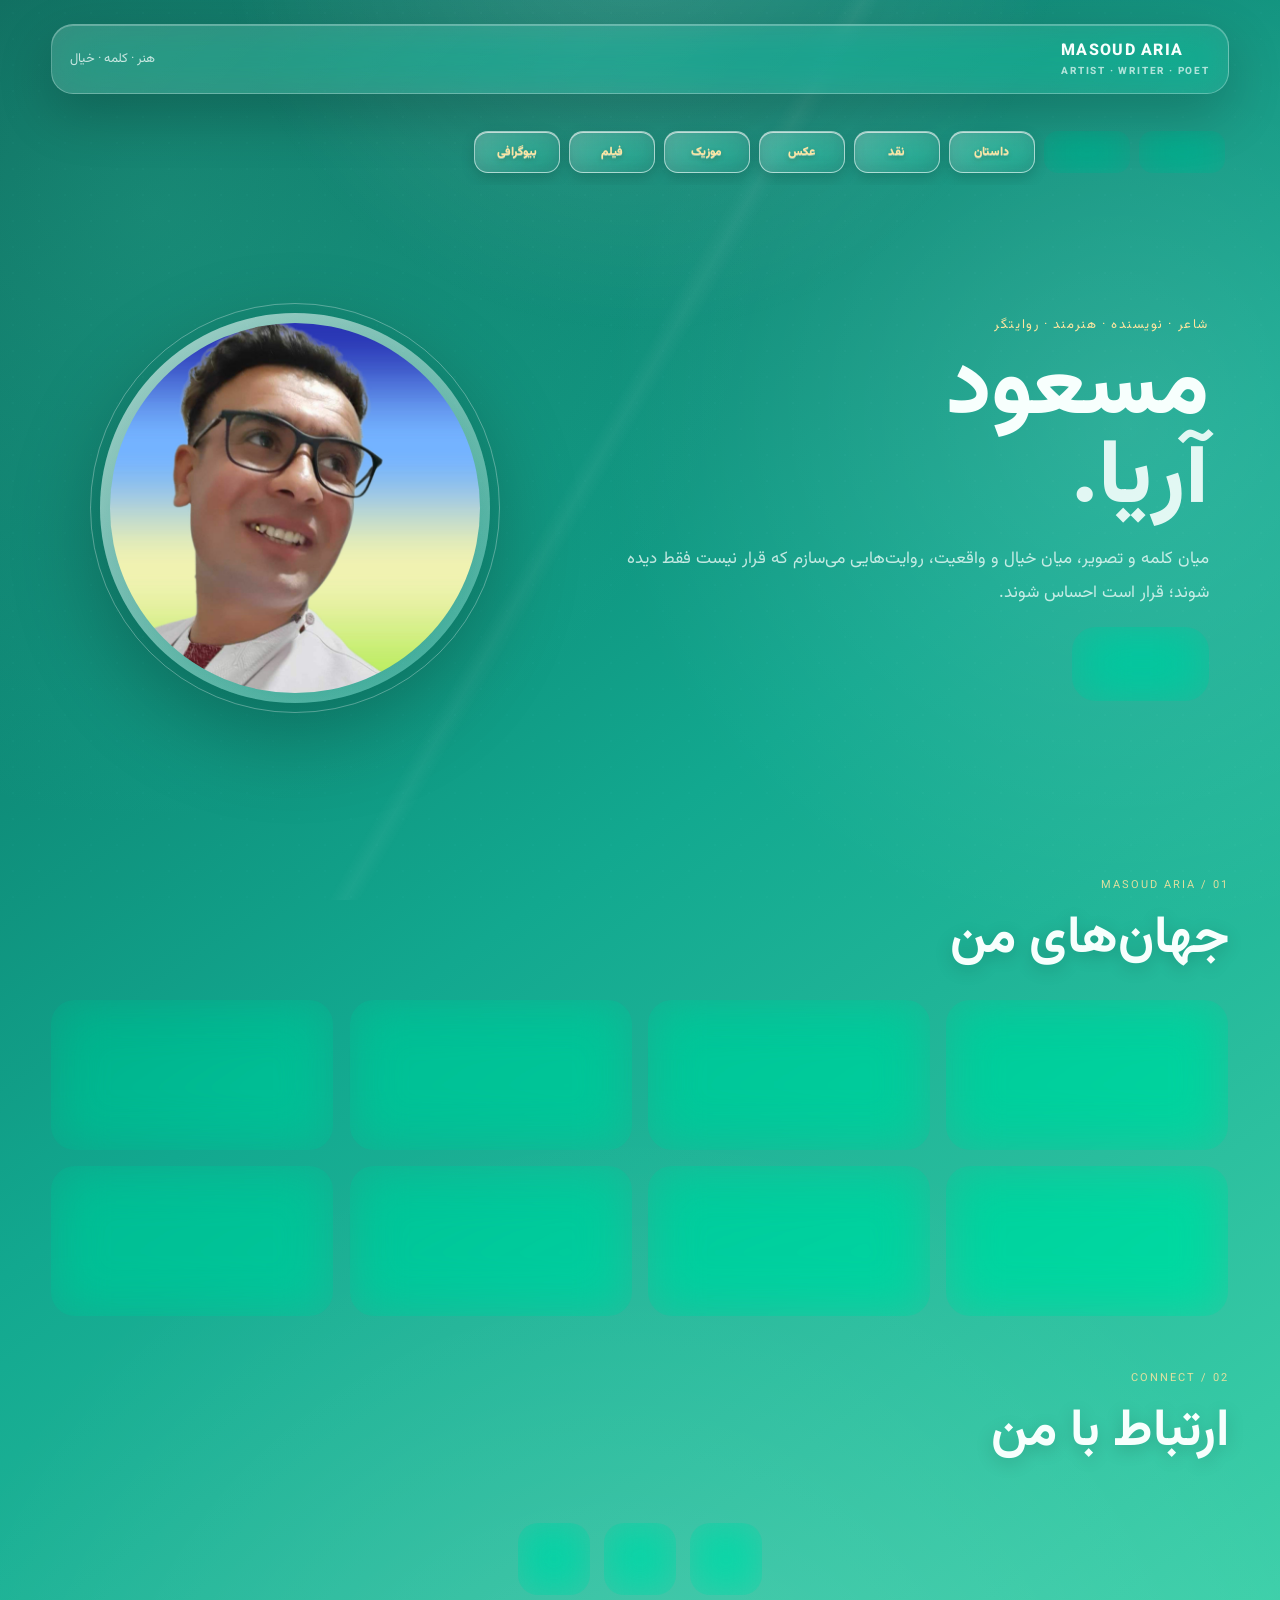
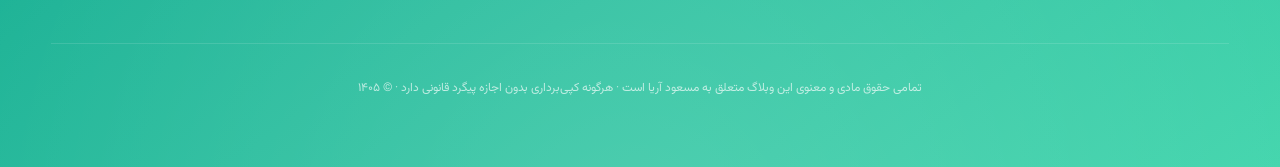
==== commit 8255f515: "update files" ====
--- a/index.html
+++ b/index.html
@@ -11,12 +11,23 @@
 <link rel="stylesheet" href="https://cdnjs.cloudflare.com/ajax/libs/font-awesome/6.7.2/css/all.min.css">
 <link rel="stylesheet" href="style.css">
 </head>
-<body>
+<body class="page-home">
 <div class="page">
 <header class="topbar">
   <a class="brand" href="index.html">MASOUD ARIA<small>ARTIST · WRITER · POET</small></a>
   <span class="home-link">هنر · کلمه · خیال</span>
 </header>
+
+<nav class="home-nav" aria-label="دسترسی سریع به صفحات">
+  <a class="glass-nav-btn" href="poems.html">اشعار</a>
+  <a class="glass-nav-btn" href="articles.html">مقاله</a>
+  <a class="glass-nav-btn" href="stories.html">داستان</a>
+  <a class="glass-nav-btn" href="criticism.html">نقد</a>
+  <a class="glass-nav-btn" href="photos.html">عکس</a>
+  <a class="glass-nav-btn" href="music.html">موزیک</a>
+  <a class="glass-nav-btn" href="films.html">فیلم</a>
+  <a class="glass-nav-btn" href="about.html">بیوگرافی</a>
+</nav>
 
 <main>
 <section class="hero">
@@ -30,7 +41,7 @@
   </div>
   <div class="hero-portrait">
     <div class="portrait-frame">
-      <img src="assets/masoud.jpg" alt="مسعود آریا">
+      <img src="assets/profile.jpg" alt="مسعود آریا">
     </div>
   </div>
 </section>
@@ -64,7 +75,7 @@
 </div>
 </main>
 
-<footer class="footer">MASOUD ARIA · هنر · کلمه · خیال · © ۱۴۰۵</footer>
+<footer class="footer">تمامی حقوق مادی و معنوی این وبلاگ متعلق به مسعود آریا است · هرگونه کپی‌برداری بدون اجازه پیگرد قانونی دارد · © ۱۴۰۵</footer>
 </div>
 <script src="script.js"></script>
 </body>
--- a/style.css
+++ b/style.css
@@ -1,236 +1,164 @@
 @import url('https://fonts.googleapis.com/css2?family=Vazirmatn:wght@300;400;500;600;700;800&display=swap');
 
 :root{
-  --jade-1:#10b981;
-  --jade-2:#16a085;
-  --jade-3:#0f766e;
-  --jade-dark:#062f2b;
-  --jade-deep:#041d1b;
-  --glass:rgba(255,255,255,.105);
-  --glass-strong:rgba(255,255,255,.16);
-  --line:rgba(255,255,255,.20);
-  --text:#f4fffc;
-  --muted:rgba(244,255,252,.70);
-  --shadow:0 18px 50px rgba(0,0,0,.24);
+  --jade-1:#34d8ae;
+  --jade-2:#20bfa0;
+  --jade-3:#119884;
+  --jade-dark:#0b554c;
+  --jade-deep:#073a35;
+  --glass:rgba(255,255,255,.14);
+  --glass-strong:rgba(255,255,255,.22);
+  --line:rgba(255,255,255,.28);
+  --text:#f7fffd;
+  --muted:rgba(247,255,253,.76);
+  --accent:#ffe6a0;
+  --accent-soft:rgba(255,220,120,.16);
+  --tint:rgba(71,220,180,.20);
+  --shadow:0 20px 55px rgba(0,0,0,.20);
   --radius:24px;
-  --font:'Vazirmatn', Tahoma, Arial, sans-serif;
+  --font:'Vazirmatn',Tahoma,Arial,sans-serif;
 }
 
 *{box-sizing:border-box}
 html{scroll-behavior:smooth}
 body{
-  margin:0;
-  min-height:100vh;
-  direction:rtl;
-  font-family:var(--font);
-  color:var(--text);
+  margin:0;min-height:100vh;direction:rtl;font-family:var(--font);color:var(--text);
   background:
-    radial-gradient(circle at 15% 15%, rgba(56,189,160,.30), transparent 30%),
-    radial-gradient(circle at 85% 25%, rgba(16,185,129,.22), transparent 28%),
-    linear-gradient(145deg,#052d29 0%,#087f6e 48%,#19b58d 100%);
-  overflow-x:hidden;
+    radial-gradient(circle at 12% 12%,var(--tint),transparent 32%),
+    radial-gradient(circle at 88% 24%,rgba(255,255,255,.12),transparent 30%),
+    radial-gradient(circle at 50% 105%,rgba(255,255,255,.13),transparent 38%),
+    linear-gradient(145deg,#0a6257 0%,#12a88f 48%,#43d5ad 100%);
+  overflow-x:hidden;transition:background 1s ease;
 }
+body::before{content:"";position:fixed;inset:0;pointer-events:none;z-index:-1;background:
+  linear-gradient(120deg,transparent 0 47%,rgba(255,255,255,.045) 48%,transparent 49%),
+  radial-gradient(circle at 50% -10%,rgba(255,255,255,.16),transparent 36%);
+}
+body::after{content:"";position:fixed;inset:0;pointer-events:none;z-index:-1;opacity:.18;background-image:radial-gradient(rgba(255,255,255,.32) .7px,transparent .8px);background-size:26px 26px;mix-blend-mode:soft-light}
+a{color:inherit;text-decoration:none}button,a{font:inherit}button{color:inherit}
 
-body::before{
-  content:"";
-  position:fixed; inset:0; pointer-events:none; z-index:-1;
+/* Each section keeps the original jade identity, but gains its own atmosphere. */
+body.page-poems{--tint:rgba(120,236,201,.22);--accent:#b8ffe9;--accent-soft:rgba(142,255,220,.18)}
+body.page-articles{--tint:rgba(157,235,190,.22);--accent:#d4ffe6;--accent-soft:rgba(150,240,190,.18)}
+body.page-stories{--tint:rgba(92,210,204,.23);--accent:#c7fff7;--accent-soft:rgba(110,235,224,.18)}
+body.page-criticism{--tint:rgba(74,190,165,.22);--accent:#b9f7df;--accent-soft:rgba(85,215,180,.18)}
+body.page-photos{--tint:rgba(95,220,224,.23);--accent:#c8ffff;--accent-soft:rgba(100,230,230,.18)}
+body.page-music{--tint:rgba(84,201,190,.24);--accent:#c1fff3;--accent-soft:rgba(95,225,210,.18)}
+body.page-films{--tint:rgba(47,150,135,.25);--accent:#c0eee5;--accent-soft:rgba(70,180,160,.18)}
+body.page-about{--tint:rgba(160,220,165,.21);--accent:#d9ffe0;--accent-soft:rgba(150,230,160,.18)}
+
+.page{width:min(1180px,92%);margin:auto;padding:24px 0 70px}
+.topbar{display:flex;align-items:center;justify-content:space-between;gap:16px;padding:14px 18px;margin-bottom:28px;border:1px solid var(--line);border-radius:22px;background:linear-gradient(135deg,rgba(255,255,255,.17),rgba(255,255,255,.07));backdrop-filter:blur(20px) saturate(145%);-webkit-backdrop-filter:blur(20px) saturate(145%);box-shadow:var(--shadow),inset 0 1px rgba(255,255,255,.25);position:sticky;top:12px;z-index:20}
+.brand{font-weight:800;letter-spacing:.08em;direction:ltr}.brand small{display:block;font-size:10px;letter-spacing:.18em;opacity:.68}.home-link{font-size:13px;color:var(--muted)}
+.hero{display:grid;grid-template-columns:1.15fr .85fr;gap:30px;align-items:center;min-height:70vh}.hero-copy{padding:20px}.kicker{font-size:13px;color:var(--accent);letter-spacing:.12em;margin-bottom:12px}.hero h1{font-size:clamp(44px,8vw,90px);line-height:.98;margin:0 0 18px;font-weight:800}.hero h1 span{display:block;opacity:.9}.hero p{max-width:680px;color:var(--muted);font-size:17px;line-height:2}.hero-portrait{display:flex;justify-content:center;animation:float 6s ease-in-out infinite}.portrait-frame{width:min(390px,75vw);aspect-ratio:1/1;border-radius:50%;padding:10px;background:linear-gradient(145deg,rgba(255,255,255,.58),rgba(255,255,255,.10));box-shadow:0 30px 90px rgba(0,0,0,.28),inset 0 0 35px rgba(255,255,255,.17);position:relative}.portrait-frame::after{content:"";position:absolute;inset:-10px;border:1px solid rgba(255,255,255,.30);border-radius:50%;animation:orbit 12s linear infinite}.portrait-frame img{width:100%;height:100%;object-fit:cover;object-position:center 25%;border-radius:50%;display:block}
+.section-title{margin:54px 0 20px}.section-title .number{font-size:11px;letter-spacing:.18em;color:var(--accent);opacity:.85}.section-title h2{font-size:clamp(30px,5vw,52px);margin:5px 0 0}
+
+.glass-grid{display:grid;grid-template-columns:repeat(4,1fr);gap:16px}
+.glass-btn{
+  min-height:150px;border:1px solid rgba(255,255,255,.72);border-radius:24px;
   background:
-    linear-gradient(120deg,transparent 0 47%,rgba(255,255,255,.035) 48%,transparent 49%),
-    radial-gradient(circle at 50% 110%,rgba(255,255,255,.13),transparent 35%);
+    linear-gradient(145deg,rgba(255,255,255,.46),rgba(235,242,244,.20) 42%,rgba(120,135,142,.12) 100%),
+    linear-gradient(180deg,rgba(255,255,255,.12),rgba(255,255,255,.02));
+  color:#fff;box-shadow:
+    inset 0 2px 2px rgba(255,255,255,.92),
+    inset 0 -15px 26px rgba(40,52,58,.18),
+    inset 2px 0 7px rgba(255,255,255,.38),
+    0 4px 0 rgba(65,75,82,.34),
+    0 18px 38px rgba(0,0,0,.20),
+    0 0 0 1px rgba(255,255,255,.10);
+  backdrop-filter:blur(25px) saturate(165%);-webkit-backdrop-filter:blur(25px) saturate(165%);
+  display:flex;flex-direction:column;align-items:center;justify-content:center;gap:12px;cursor:pointer;position:relative;overflow:hidden;
+  transition:transform .18s cubic-bezier(.2,.8,.2,1),background .25s ease,border-color .25s ease,box-shadow .25s ease;
+  user-select:none;-webkit-tap-highlight-color:transparent;isolation:isolate;transform-style:preserve-3d;perspective:900px;
 }
+.glass-btn::before{content:"";position:absolute;inset:3px;border-radius:20px;background:
+  linear-gradient(145deg,rgba(255,255,255,.56),transparent 24%,transparent 64%,rgba(255,255,255,.16)),
+  linear-gradient(90deg,rgba(255,255,255,.18),transparent 18%,transparent 82%,rgba(255,255,255,.22));
+  box-shadow:inset 0 1px 0 rgba(255,255,255,.82),inset 0 -1px 0 rgba(40,55,62,.15);opacity:.96;pointer-events:none;z-index:-1}
+.glass-btn::after{content:"";position:absolute;width:58%;height:170%;top:-38%;right:-38%;background:linear-gradient(90deg,transparent,rgba(255,255,255,.42),transparent);transform:rotate(22deg) translateZ(18px);filter:blur(4px);animation:glassSheen 5.5s ease-in-out infinite;pointer-events:none}
+.glass-btn i{font-size:30px;color:#fff;text-shadow:0 2px 3px rgba(25,35,40,.35),0 0 16px rgba(255,255,255,.28);transform:translateZ(22px)}
+.glass-btn span{font-size:15px;font-weight:800;color:#ffe9a6;text-shadow:0 1px 0 rgba(255,255,255,.42),0 2px 5px rgba(70,48,5,.38),0 0 12px rgba(255,210,90,.20);transform:translateZ(18px);letter-spacing:.01em}
+.glass-btn:hover{transform:translateY(-7px) rotateX(1.2deg);background:
+  linear-gradient(145deg,rgba(255,255,255,.56),rgba(245,248,250,.24) 44%,rgba(145,158,164,.14));border-color:rgba(255,255,255,.92);
+  box-shadow:inset 0 2px 2px rgba(255,255,255,.98),inset 0 -14px 28px rgba(40,52,58,.12),0 7px 0 rgba(65,75,82,.28),0 25px 48px rgba(0,0,0,.22),0 0 34px rgba(255,220,110,.16)}
+.glass-btn.pressed{transform:translateY(4px) scale(.965);box-shadow:inset 0 14px 34px rgba(35,45,50,.24),inset 0 2px rgba(255,255,255,.38),0 1px 0 rgba(55,65,72,.38),0 7px 14px rgba(0,0,0,.16)}
+.glass-btn.shatter{animation:glassImpact .72s cubic-bezier(.2,.8,.2,1)}
+.glass-btn.shatter .crack-overlay{position:absolute;inset:-7%;pointer-events:none;z-index:5;opacity:0;background:
+ linear-gradient(29deg,transparent 47.8%,rgba(255,255,255,.98) 48.25%,transparent 48.8%),
+ linear-gradient(111deg,transparent 48.35%,rgba(255,255,255,.90) 48.9%,transparent 49.5%),
+ linear-gradient(177deg,transparent 48.15%,rgba(255,255,255,.82) 48.75%,transparent 49.45%),
+ linear-gradient(67deg,transparent 48.9%,rgba(255,255,255,.78) 49.45%,transparent 50.1%),
+ linear-gradient(136deg,transparent 49.1%,rgba(255,255,255,.72) 49.65%,transparent 50.2%),
+ linear-gradient(8deg,transparent 49%,rgba(255,255,255,.65) 49.5%,transparent 50%);filter:drop-shadow(0 0 3px rgba(255,255,255,.55));animation:realCrack .72s ease-out}
+.shard{position:absolute;z-index:6;width:20px;height:20px;background:linear-gradient(135deg,rgba(255,255,255,.86),rgba(190,205,210,.12));border:1px solid rgba(255,255,255,.65);backdrop-filter:blur(5px);clip-path:polygon(50% 0,100% 35%,72% 100%,8% 68%);animation:shardFly .72s cubic-bezier(.1,.75,.25,1) forwards;pointer-events:none;box-shadow:0 0 7px rgba(255,255,255,.30)}
 
-a{color:inherit;text-decoration:none}
-button,a{font:inherit}
-button{color:inherit}
+/* Small glass navigation buttons used only on the home page. */
+.home-nav{display:flex;gap:9px;align-items:center;overflow-x:auto;padding:9px 4px 12px;margin:0 0 8px;scrollbar-width:none;direction:rtl}
+.home-nav::-webkit-scrollbar{display:none}
+.glass-nav-btn{flex:0 0 auto;min-width:86px;height:42px;padding:0 14px;border:1px solid rgba(255,255,255,.55);border-radius:14px;color:#ffe9a6;background:linear-gradient(145deg,rgba(255,255,255,.28),rgba(220,228,232,.09));backdrop-filter:blur(18px) saturate(160%);-webkit-backdrop-filter:blur(18px) saturate(160%);box-shadow:inset 0 1px rgba(255,255,255,.72),inset 0 -6px 12px rgba(40,50,56,.10),0 5px 14px rgba(0,0,0,.15);display:flex;align-items:center;justify-content:center;font-size:12px;font-weight:800;text-shadow:0 1px 0 rgba(255,255,255,.40),0 2px 5px rgba(70,48,5,.30);position:relative;overflow:hidden;transition:transform .16s ease,box-shadow .16s ease,background .2s ease;transform-style:preserve-3d}
+.glass-nav-btn::after{content:"";position:absolute;inset:0;background:linear-gradient(110deg,transparent 35%,rgba(255,255,255,.24) 50%,transparent 65%);transform:translateX(120%);animation:navSheen 5s ease-in-out infinite;pointer-events:none}
+.glass-nav-btn:hover{transform:translateY(-3px);box-shadow:inset 0 1px rgba(255,255,255,.86),0 9px 20px rgba(0,0,0,.18),0 0 20px rgba(255,220,110,.13)}
+.glass-nav-btn.pressed{transform:translateY(3px) scale(.95);box-shadow:inset 0 7px 16px rgba(35,45,50,.20),0 2px 7px rgba(0,0,0,.14)}
+@keyframes navSheen{0%,55%{transform:translateX(120%);opacity:0}65%{opacity:1}88%,100%{transform:translateX(-120%);opacity:0}}
 
-.page{
-  width:min(1180px,92%);
-  margin:auto;
-  padding:24px 0 70px;
-}
+.content-card{padding:30px;border:1px solid rgba(255,255,255,.30);border-radius:var(--radius);background:linear-gradient(145deg,rgba(255,255,255,.16),rgba(255,255,255,.065));backdrop-filter:blur(22px) saturate(145%);box-shadow:var(--shadow),inset 0 1px rgba(255,255,255,.28);line-height:2.1}.content-card h3{font-size:27px;margin-top:0}.content-card p{color:var(--muted)}
+.quote{margin:25px 0 0;padding:20px 24px;border-right:3px solid var(--accent);background:var(--accent-soft);border-radius:16px;font-size:19px}
 
-.topbar{
-  display:flex;align-items:center;justify-content:space-between;gap:16px;
-  padding:14px 18px;
-  margin-bottom:28px;
-  border:1px solid var(--line);
-  border-radius:22px;
-  background:rgba(0,0,0,.10);
-  backdrop-filter:blur(18px);
-  -webkit-backdrop-filter:blur(18px);
-  box-shadow:var(--shadow);
-  position:sticky;top:12px;z-index:20;
-}
-.brand{font-weight:800;letter-spacing:.08em;direction:ltr}
-.brand small{display:block;font-size:10px;letter-spacing:.18em;opacity:.65}
-.home-link{font-size:13px;color:var(--muted)}
+.socials{display:flex;justify-content:center;gap:14px;flex-wrap:wrap;margin:50px 0 10px}.social{width:72px;height:72px;display:flex;align-items:center;justify-content:center;border-radius:20px;border:1px solid rgba(255,255,255,.34);background:linear-gradient(145deg,rgba(255,255,255,.22),rgba(255,255,255,.07));backdrop-filter:blur(20px) saturate(150%);box-shadow:inset 0 1px rgba(255,255,255,.4),0 14px 30px rgba(0,0,0,.18);transition:transform .18s ease;position:relative;overflow:hidden}.social i{font-size:29px}.social span{position:absolute;bottom:4px;font-size:8px;opacity:.75}.social:hover{transform:translateY(-4px) scale(1.03)}.social.pressed{transform:scale(.90)}
 
-.hero{
-  display:grid;
-  grid-template-columns:1.15fr .85fr;
-  gap:30px;
-  align-items:center;
-  min-height:70vh;
-}
-.hero-copy{padding:20px}
-.kicker{font-size:13px;color:#c8fff1;letter-spacing:.12em;margin-bottom:12px}
-.hero h1{font-size:clamp(44px,8vw,90px);line-height:.98;margin:0 0 18px;font-weight:800}
-.hero h1 span{display:block;opacity:.9}
-.hero p{max-width:680px;color:var(--muted);font-size:17px;line-height:2}
-.hero-portrait{
-  display:flex;justify-content:center;
-  animation:float 6s ease-in-out infinite;
-}
-.portrait-frame{
-  width:min(390px,75vw);aspect-ratio:1/1;
-  border-radius:50%;
-  padding:10px;
-  background:linear-gradient(145deg,rgba(255,255,255,.45),rgba(255,255,255,.05));
-  box-shadow:0 30px 90px rgba(0,0,0,.34),inset 0 0 35px rgba(255,255,255,.12);
-  position:relative;
-}
-.portrait-frame::after{
-  content:"";
-  position:absolute;inset:-10px;border:1px solid rgba(255,255,255,.24);
-  border-radius:50%;animation:orbit 12s linear infinite;
-}
-.portrait-frame img{width:100%;height:100%;object-fit:cover;object-position:center 25%;border-radius:50%;display:block}
+.footer{text-align:center;color:rgba(255,255,255,.66);padding:35px 0 0;font-size:12px;border-top:1px solid rgba(255,255,255,.12);margin-top:48px}
+.ripple{position:fixed;width:12px;height:12px;border-radius:50%;border:1px solid rgba(255,255,255,.82);box-shadow:0 0 15px var(--accent);pointer-events:none;z-index:9999;transform:translate(-50%,-50%) scale(1);animation:ripple .65s ease-out forwards}
+.page-touch{position:fixed;pointer-events:none;z-index:9998;width:90px;height:90px;transform:translate(-50%,-50%);border-radius:50%;opacity:0;mix-blend-mode:screen}.page-touch.show{animation:touchPulse .7s ease-out forwards}
 
-.section-title{margin:54px 0 20px}
-.section-title .number{font-size:11px;letter-spacing:.18em;color:#b9ffed;opacity:.8}
-.section-title h2{font-size:clamp(30px,5vw,52px);margin:5px 0 0}
+@keyframes glassImpact{0%{transform:scale(.94) translateY(3px)}28%{transform:scale(1.025) rotate(.35deg);filter:brightness(1.25)}55%{transform:scale(1.005) rotate(-.2deg)}100%{transform:scale(1)}}
+@keyframes realCrack{0%{opacity:0;transform:scale(.45)}20%{opacity:1;transform:scale(.78)}42%{opacity:1;transform:scale(1)}100%{opacity:0;transform:scale(1.10)}}
+@keyframes shardFly{0%{opacity:0;transform:translate(0,0) rotate(0) scale(.3)}18%{opacity:1}100%{opacity:0;transform:translate(var(--dx),var(--dy)) rotate(var(--rot)) scale(.7)}}
+@keyframes ripple{to{transform:translate(-50%,-50%) scale(16);opacity:0}}
+@keyframes touchPulse{0%{opacity:0;transform:translate(-50%,-50%) scale(.2)}25%{opacity:.42}100%{opacity:0;transform:translate(-50%,-50%) scale(2.2)}}
+@keyframes float{50%{transform:translateY(-10px)}}@keyframes orbit{to{transform:rotate(360deg)}}
+@keyframes glassSheen{0%,55%{transform:translateX(0) rotate(22deg);opacity:0}65%{opacity:1}90%,100%{transform:translateX(-220%) rotate(22deg);opacity:0}}
 
-.glass-grid{
-  display:grid;
-  grid-template-columns:repeat(4,1fr);
-  gap:16px;
-}
-.glass-btn{
-  min-height:150px;
-  border:1px solid var(--line);
-  border-radius:22px;
-  background:linear-gradient(145deg,rgba(255,255,255,.17),rgba(255,255,255,.06));
-  box-shadow:inset 0 1px rgba(255,255,255,.20),0 15px 35px rgba(0,0,0,.16);
-  backdrop-filter:blur(18px);
-  -webkit-backdrop-filter:blur(18px);
-  display:flex;flex-direction:column;align-items:center;justify-content:center;
-  gap:12px;cursor:pointer;position:relative;overflow:hidden;
-  transition:transform .18s ease,background .25s ease,border-color .25s ease;
-  user-select:none;-webkit-tap-highlight-color:transparent;
-}
-.glass-btn i{font-size:30px}
-.glass-btn span{font-size:15px;font-weight:600}
-.glass-btn:hover{transform:translateY(-5px);background:rgba(255,255,255,.19);border-color:rgba(255,255,255,.35)}
-.glass-btn.pressed{transform:scale(.94) translateY(2px);box-shadow:inset 0 10px 22px rgba(0,0,0,.18),0 5px 15px rgba(0,0,0,.18)}
-.glass-btn.shatter{animation:shatter .62s cubic-bezier(.2,.8,.2,1)}
-.glass-btn.shatter::before,
-.glass-btn.shatter::after{
-  content:"";position:absolute;inset:0;pointer-events:none;opacity:0;
-}
-.glass-btn.shatter::before{
-  opacity:1;
-  background:
-    linear-gradient(25deg,transparent 48%,rgba(255,255,255,.85) 49%,transparent 51%),
-    linear-gradient(115deg,transparent 49%,rgba(255,255,255,.7) 50%,transparent 51%),
-    linear-gradient(175deg,transparent 48%,rgba(255,255,255,.65) 49%,transparent 51%),
-    linear-gradient(72deg,transparent 49%,rgba(255,255,255,.55) 50%,transparent 51%);
-  mix-blend-mode:screen;
-  animation:crack .62s ease-out;
-}
-.glass-btn.shatter::after{
-  opacity:1;
-  background:radial-gradient(circle at 50% 50%,transparent 0 22%,rgba(255,255,255,.12) 23%,transparent 27%);
-  animation:flash .62s ease-out;
-}
+/* Distinct touch effects for each section. */
+body.page-poems .page-touch{background:radial-gradient(circle,rgba(150,255,220,.55),transparent 65%)}
+body.page-articles .page-touch{background:radial-gradient(circle,rgba(180,255,200,.50),transparent 65%)}
+body.page-stories .page-touch{background:radial-gradient(circle,rgba(110,245,230,.55),transparent 65%)}
+body.page-criticism .page-touch{background:radial-gradient(circle,rgba(85,225,190,.50),transparent 65%)}
+body.page-photos .page-touch{background:radial-gradient(circle,rgba(110,245,245,.55),transparent 65%)}
+body.page-music .page-touch{background:radial-gradient(circle,rgba(95,235,215,.55),transparent 65%)}
+body.page-films .page-touch{background:radial-gradient(circle,rgba(80,205,185,.55),transparent 65%)}
+body.page-about .page-touch{background:radial-gradient(circle,rgba(175,240,185,.50),transparent 65%)}
+body.page-poems .page-touch.show{animation:touchPoem .7s ease-out forwards}
+body.page-articles .page-touch.show{animation:touchPaper .7s ease-out forwards}
+body.page-stories .page-touch.show{animation:touchStory .7s ease-out forwards}
+body.page-criticism .page-touch.show{animation:touchCritic .7s ease-out forwards}
+body.page-photos .page-touch.show{animation:touchPhoto .7s ease-out forwards}
+body.page-music .page-touch.show{animation:touchMusic .7s ease-out forwards}
+body.page-films .page-touch.show{animation:touchFilm .7s ease-out forwards}
+body.page-about .page-touch.show{animation:touchAbout .7s ease-out forwards}
+@keyframes touchPoem{to{opacity:0;transform:translate(-50%,-50%) scale(2.4) rotate(18deg)}}
+@keyframes touchPaper{to{opacity:0;transform:translate(-50%,-50%) scale(1.9) rotate(-8deg)}}
+@keyframes touchStory{to{opacity:0;transform:translate(-50%,-50%) scale(2.8) rotate(90deg)}}
+@keyframes touchCritic{to{opacity:0;transform:translate(-50%,-50%) scale(1.7) rotate(-25deg)}}
+@keyframes touchPhoto{to{opacity:0;transform:translate(-50%,-50%) scale(3.1)}}
+@keyframes touchMusic{to{opacity:0;transform:translate(-50%,-50%) scale(2.3) rotate(140deg)}}
+@keyframes touchFilm{to{opacity:0;transform:translate(-50%,-50%) scale(2.1) rotate(45deg)}}
+@keyframes touchAbout{to{opacity:0;transform:translate(-50%,-50%) scale(2.5)}}
 
-.content-card{
-  padding:30px;
-  border:1px solid var(--line);
-  border-radius:var(--radius);
-  background:rgba(0,0,0,.11);
-  backdrop-filter:blur(18px);
-  box-shadow:var(--shadow);
-  line-height:2.1;
-}
-.content-card h3{font-size:27px;margin-top:0}
-.content-card p{color:var(--muted)}
-.quote{
-  margin:25px 0 0;
-  padding:20px 24px;
-  border-right:3px solid #b9ffed;
-  background:rgba(255,255,255,.06);
-  border-radius:16px;
-  font-size:19px;
-}
+/* Film-category atmospheres: distinct moods, still compatible with the silver/gold glass identity. */
+body.page-classic{--tint:rgba(205,176,105,.20);background:radial-gradient(circle at 18% 14%,rgba(255,226,150,.22),transparent 30%),linear-gradient(145deg,#263d3a 0%,#52645e 52%,#a99565 100%)}
+body.page-new{--tint:rgba(85,205,215,.22);background:radial-gradient(circle at 80% 18%,rgba(110,245,255,.24),transparent 30%),linear-gradient(145deg,#082f36 0%,#0b6870 52%,#42b8b5 100%)}
+body.page-historical{--tint:rgba(180,135,76,.20);background:radial-gradient(circle at 22% 16%,rgba(231,194,118,.20),transparent 32%),linear-gradient(145deg,#35281e 0%,#66503b 54%,#8b7654 100%)}
+body.page-cultural{--tint:rgba(125,202,168,.20);background:radial-gradient(circle at 82% 20%,rgba(174,245,205,.18),transparent 30%),linear-gradient(145deg,#123c37 0%,#26715f 54%,#68a88a 100%)}
+body.page-artistic{--tint:rgba(184,133,214,.20);background:radial-gradient(circle at 20% 16%,rgba(226,182,245,.20),transparent 32%),linear-gradient(145deg,#251e37 0%,#4d3e6b 52%,#7b638f 100%)}
+body[class*="page-"] .section-title h1,body[class*="page-"] .section-title h2{ text-shadow:0 4px 18px rgba(0,0,0,.18)}
+.film-categories{display:grid;grid-template-columns:repeat(5,1fr);gap:14px;margin-top:18px}
+.film-category-card{min-height:165px}
+.film-category-card .category-note{font-size:11px;color:rgba(255,255,255,.72);text-align:center;line-height:1.8;padding:0 10px;transform:translateZ(14px)}
+body.page-classic .film-category-card{--accent:#f2d48c} body.page-new .film-category-card{--accent:#8ff4f3} body.page-historical .film-category-card{--accent:#e2bc7d} body.page-cultural .film-category-card{--accent:#9fe3bd} body.page-artistic .film-category-card{--accent:#ddb7f1}
+.film-category-card span{color:var(--accent)!important}
+@media (max-width:980px){.film-categories{grid-template-columns:repeat(3,1fr)}}
+@media (max-width:600px){.film-categories{grid-template-columns:repeat(2,1fr);gap:11px}.glass-nav-btn{min-width:78px;padding:0 11px;font-size:11px}}
 
-.socials{
-  display:flex;justify-content:center;gap:14px;flex-wrap:wrap;
-  margin:50px 0 10px;
-}
-.social{
-  width:72px;height:72px;
-  display:flex;align-items:center;justify-content:center;
-  border-radius:20px;
-  border:1px solid var(--line);
-  background:rgba(255,255,255,.11);
-  backdrop-filter:blur(16px);
-  box-shadow:0 12px 28px rgba(0,0,0,.18);
-  transition:transform .18s ease;
-  position:relative;overflow:hidden;
-}
-.social i{font-size:29px}
-.social span{position:absolute;bottom:4px;font-size:8px;opacity:.75}
-.social:hover{transform:translateY(-4px) scale(1.03)}
-.social.pressed{transform:scale(.90)}
-.social.shatter{animation:shatter .62s cubic-bezier(.2,.8,.2,1)}
-.social.shatter::before{
-  content:"";position:absolute;inset:0;
-  background:
-   linear-gradient(35deg,transparent 48%,rgba(255,255,255,.8) 49%,transparent 51%),
-   linear-gradient(145deg,transparent 49%,rgba(255,255,255,.65) 50%,transparent 51%);
-  animation:crack .62s ease-out;
-}
-
-.footer{
-  text-align:center;color:rgba(255,255,255,.58);
-  padding:35px 0 0;font-size:12px;
-}
-
-.ripple{
-  position:fixed;width:12px;height:12px;border-radius:50%;
-  border:1px solid rgba(255,255,255,.7);
-  pointer-events:none;z-index:9999;
-  transform:translate(-50%,-50%) scale(1);
-  animation:ripple .55s ease-out forwards;
-}
-
-@keyframes shatter{
-  0%{transform:scale(.94) translateY(2px);filter:brightness(1)}
-  35%{transform:scale(1.035) rotate(.4deg);filter:brightness(1.22)}
-  70%{transform:scale(.995) rotate(-.25deg);filter:brightness(1)}
-  100%{transform:scale(1)}
-}
-@keyframes crack{0%{opacity:0;transform:scale(.5)}35%{opacity:1;transform:scale(1)}100%{opacity:0;transform:scale(1.08)}}
-@keyframes flash{0%,20%{opacity:0}35%{opacity:1}100%{opacity:0}}
-@keyframes ripple{to{transform:translate(-50%,-50%) scale(16);opacity:0}}
-@keyframes float{50%{transform:translateY(-10px)}}
-@keyframes orbit{to{transform:rotate(360deg)}}
-
-@media (max-width:900px){
-  .hero{grid-template-columns:1fr;text-align:center}
-  .hero-copy{padding:5px}
-  .hero p{margin-inline:auto}
-  .glass-grid{grid-template-columns:repeat(2,1fr)}
-}
-@media (max-width:520px){
-  .page{width:94%;padding-top:10px}
-  .topbar{top:6px}
-  .glass-grid{gap:11px}
-  .glass-btn{min-height:125px;border-radius:18px}
-  .glass-btn i{font-size:25px}
-  .glass-btn span{font-size:13px}
-  .portrait-frame{width:270px}
-}
-@media (prefers-reduced-motion:reduce){
-  *,*::before,*::after{animation-duration:.01ms!important;animation-iteration-count:1!important;scroll-behavior:auto!important}
-}
+@media (max-width:900px){.hero{grid-template-columns:1fr;text-align:center}.hero-copy{padding:5px}.hero p{margin-inline:auto}.glass-grid{grid-template-columns:repeat(2,1fr)}}
+@media (max-width:520px){.page{width:94%;padding-top:10px}.topbar{top:6px}.glass-grid{gap:11px}.glass-btn{min-height:125px;border-radius:18px}.glass-btn i{font-size:25px}.glass-btn span{font-size:13px}.portrait-frame{width:270px}}
+@media (prefers-reduced-motion:reduce){*,*::before,*::after{animation-duration:.01ms!important;animation-iteration-count:1!important;scroll-behavior:auto!important}}
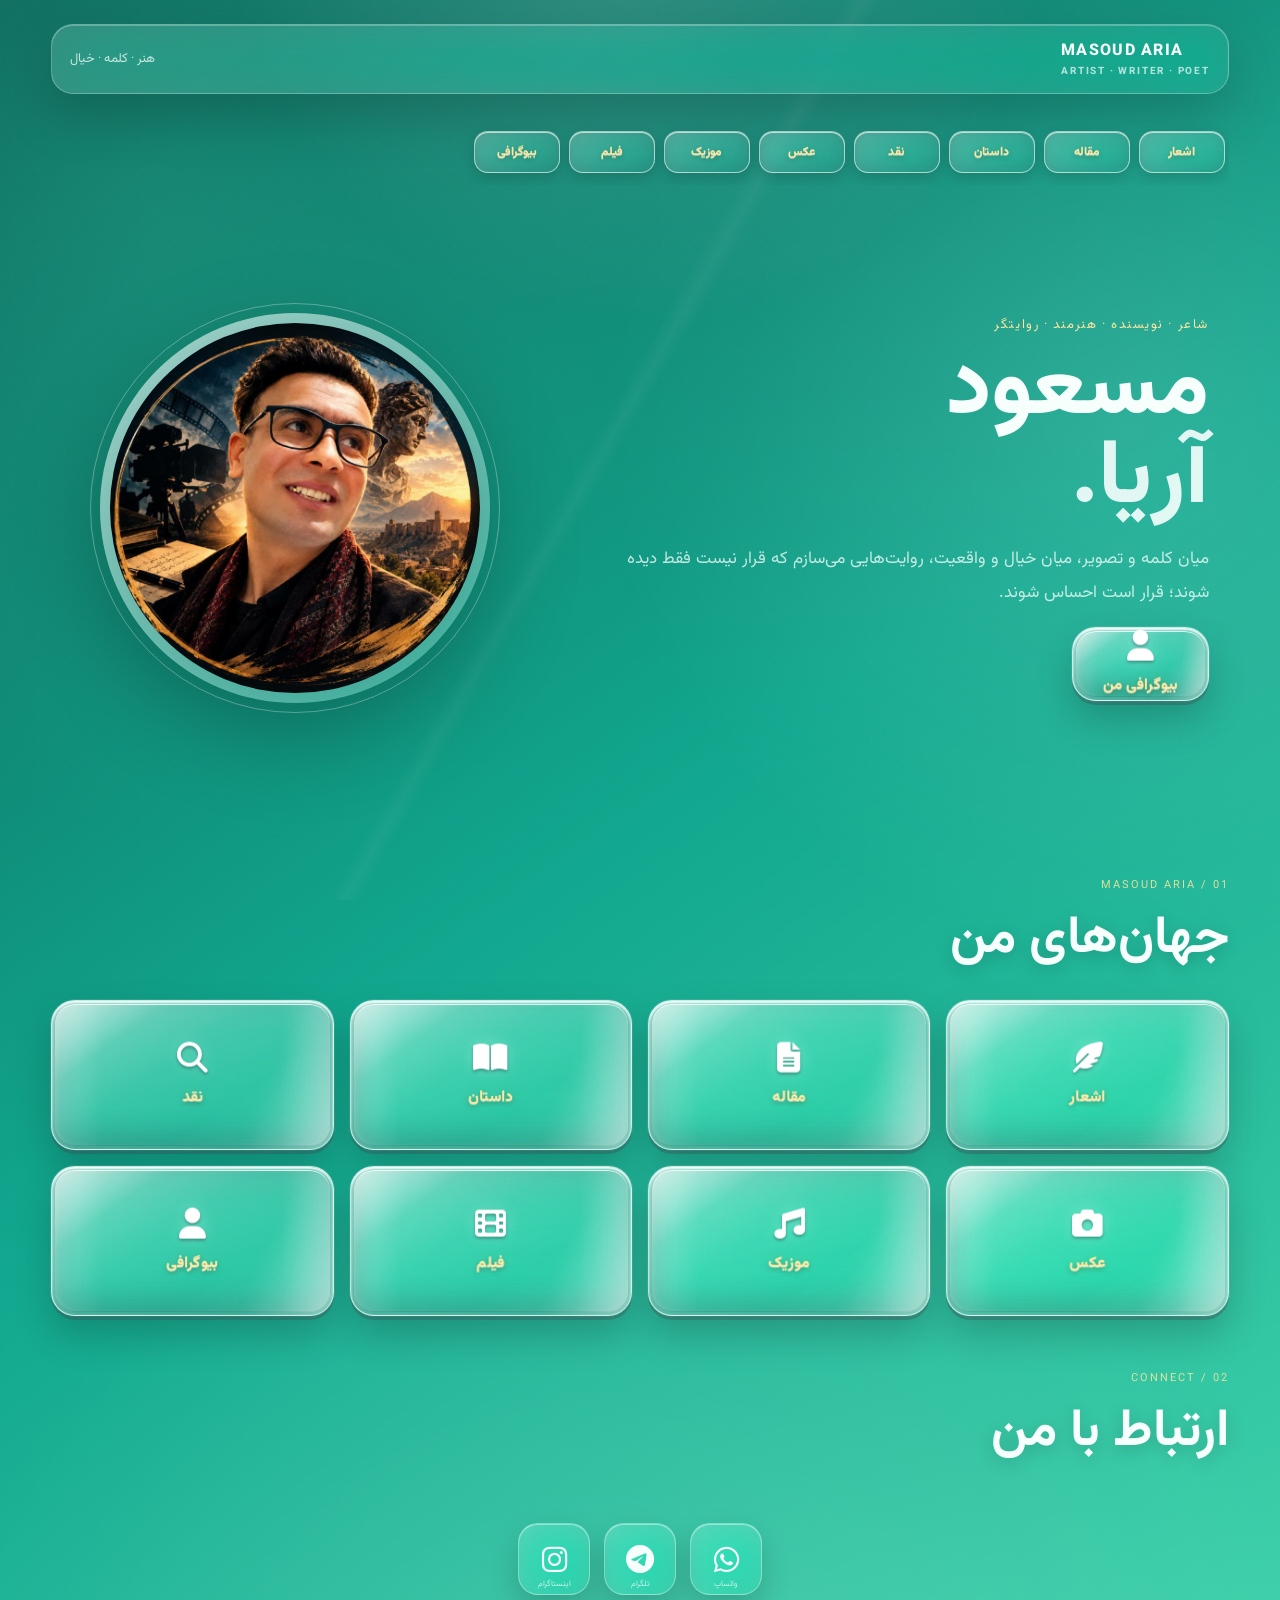
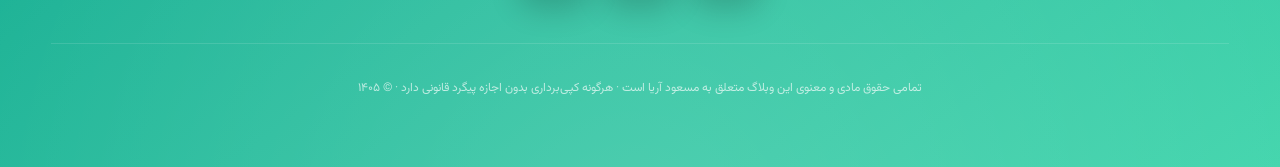
==== commit 066d0bd9: "add photo" ====
--- a/index.html
+++ b/index.html
@@ -41,7 +41,7 @@
   </div>
   <div class="hero-portrait">
     <div class="portrait-frame">
-      <img src="assets/profile.jpg" alt="مسعود آریا">
+      <img src="assets/masoud.jpg" alt="مسعود آریا">
     </div>
   </div>
 </section>
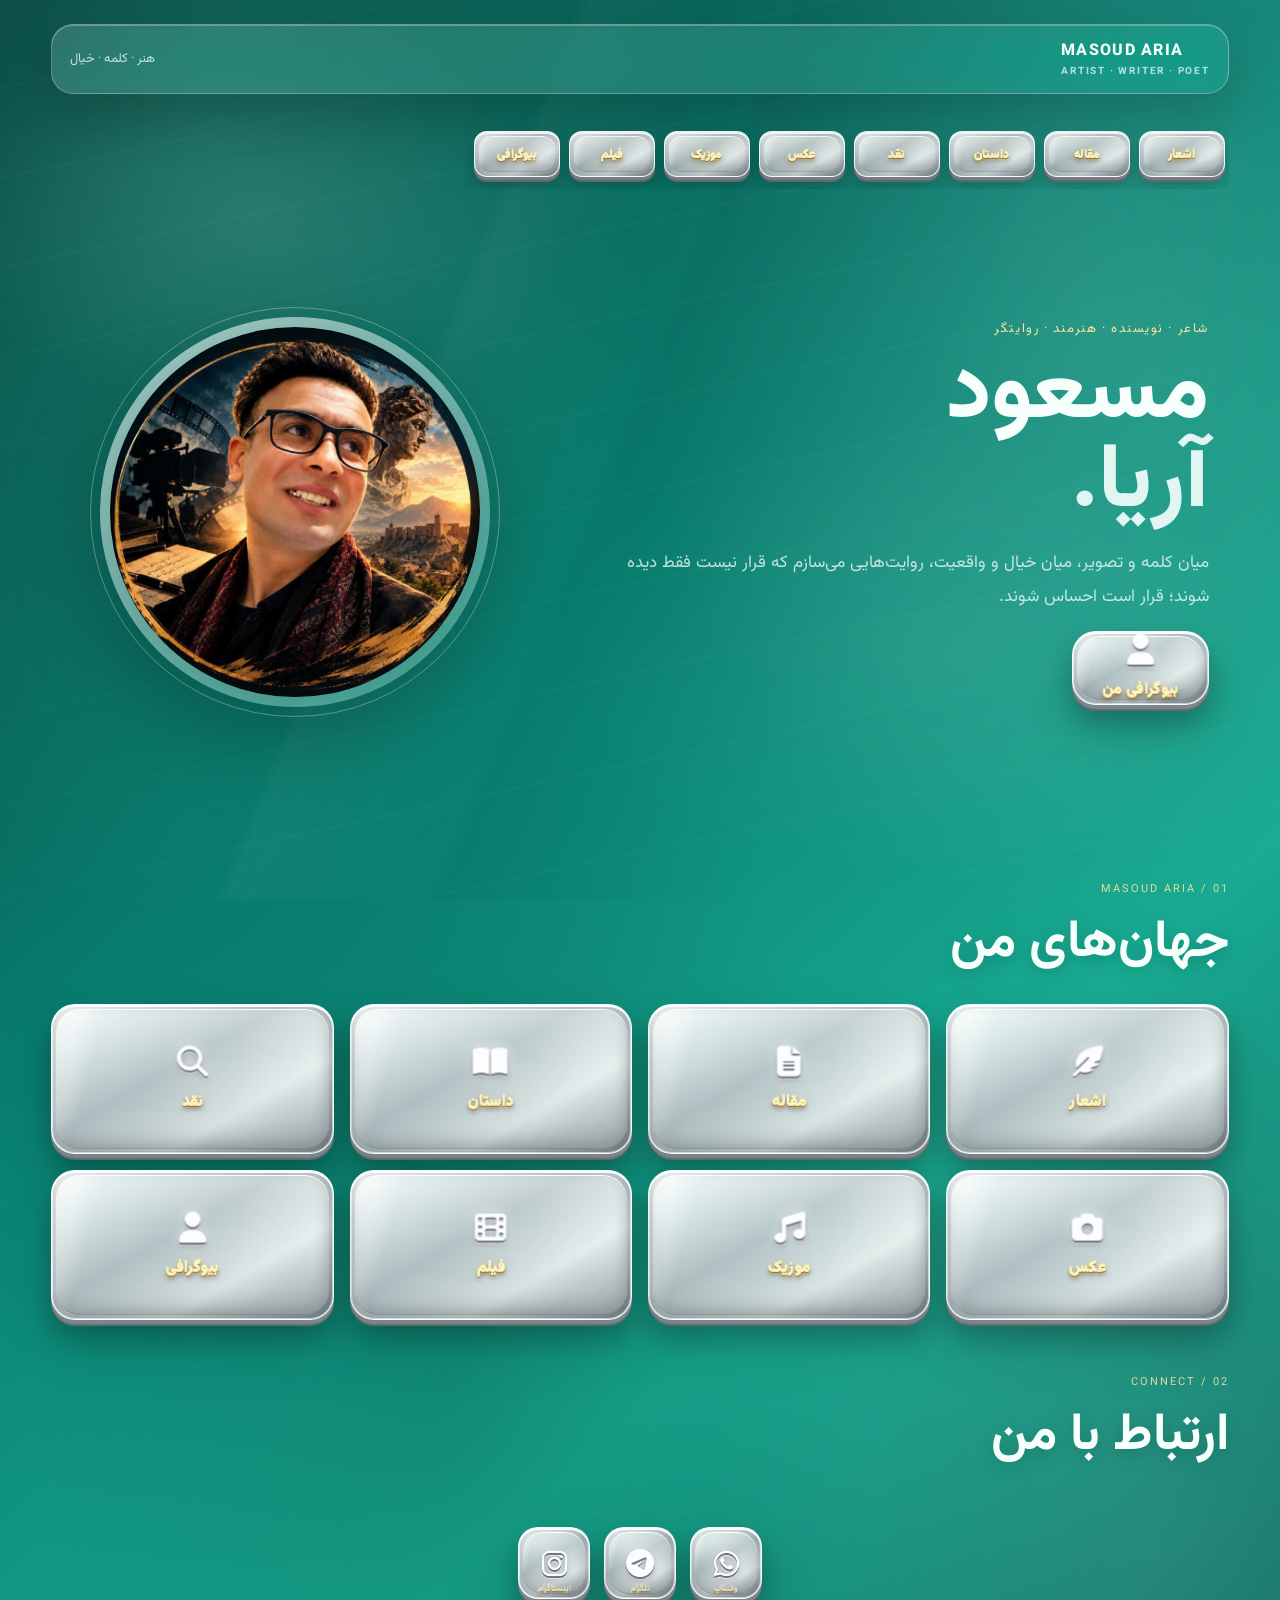
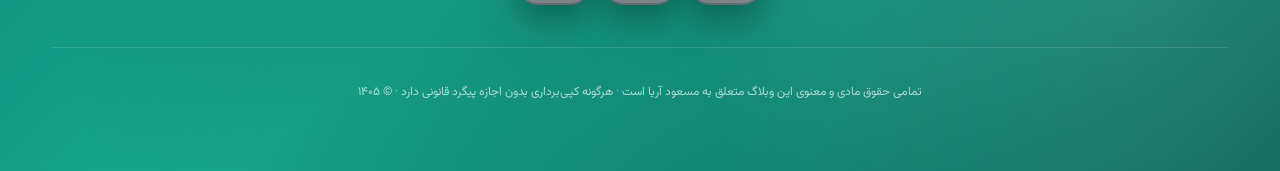
==== commit b1ded22a: "change files" ====
--- a/index.html
+++ b/index.html
@@ -41,7 +41,7 @@
   </div>
   <div class="hero-portrait">
     <div class="portrait-frame">
-      <img src="assets/masoud.jpg" alt="مسعود آریا">
+      <img src="assets/profile.jpg" alt="مسعود آریا">
     </div>
   </div>
 </section>
@@ -69,9 +69,9 @@
 
 <div class="socials">
   <!-- لینک‌های واقعی خودت را اینجا بگذار -->
-  <a class="social" href="https://wa.me/+93731442796" target="_blank" rel="noopener" aria-label="واتساپ"><i class="fa-brands fa-whatsapp"></i><span>واتساپ</span></a>
-  <a class="social" href="https://t.me/poim14" target="_blank" rel="noopener" aria-label="تلگرام"><i class="fa-brands fa-telegram"></i><span>تلگرام</span></a>
-  <a class="social" href="https://instagram.com/mr_phoenix12" target="_blank" rel="noopener" aria-label="اینستاگرام"><i class="fa-brands fa-instagram"></i><span>اینستاگرام</span></a>
+  <a class="social" href="https://wa.me/YOUR_NUMBER" target="_blank" rel="noopener" aria-label="واتساپ"><i class="fa-brands fa-whatsapp"></i><span>واتساپ</span></a>
+  <a class="social" href="https://t.me/YOUR_USERNAME" target="_blank" rel="noopener" aria-label="تلگرام"><i class="fa-brands fa-telegram"></i><span>تلگرام</span></a>
+  <a class="social" href="https://instagram.com/YOUR_USERNAME" target="_blank" rel="noopener" aria-label="اینستاگرام"><i class="fa-brands fa-instagram"></i><span>اینستاگرام</span></a>
 </div>
 </main>
 
--- a/style.css
+++ b/style.css
@@ -162,3 +162,137 @@
 @media (max-width:900px){.hero{grid-template-columns:1fr;text-align:center}.hero-copy{padding:5px}.hero p{margin-inline:auto}.glass-grid{grid-template-columns:repeat(2,1fr)}}
 @media (max-width:520px){.page{width:94%;padding-top:10px}.topbar{top:6px}.glass-grid{gap:11px}.glass-btn{min-height:125px;border-radius:18px}.glass-btn i{font-size:25px}.glass-btn span{font-size:13px}.portrait-frame{width:270px}}
 @media (prefers-reduced-motion:reduce){*,*::before,*::after{animation-duration:.01ms!important;animation-iteration-count:1!important;scroll-behavior:auto!important}}
+
+/* =========================================================
+   VERSION 70 — PRECISION METAL KEYCAP / REALISTIC GLASS
+   ========================================================= */
+:root{
+  --metal-hi:#ffffff;
+  --metal-mid:#dfe5e8;
+  --metal-low:#9ba5aa;
+  --gold-hi:#fff4b7;
+  --gold-mid:#e5b84f;
+  --gold-low:#9a6815;
+}
+
+/* Richer, non-flat atmospheres: each page remains related to jade but has its own visual composition. */
+body:not(.page-about){
+  background-color:#083f3a;
+  background-image:
+    radial-gradient(ellipse at 15% 8%, color-mix(in srgb,var(--tint) 90%,transparent), transparent 34%),
+    radial-gradient(ellipse at 86% 18%, rgba(255,255,255,.12), transparent 30%),
+    radial-gradient(ellipse at 35% 78%, rgba(0,45,40,.20), transparent 36%),
+    radial-gradient(ellipse at 90% 88%, rgba(255,255,255,.09), transparent 28%),
+    linear-gradient(138deg,#063d38 0%,#087f70 38%,#18aa91 68%,#0b655b 100%);
+}
+body:not(.page-about)::before{
+  background:
+    radial-gradient(ellipse at 20% 24%,rgba(255,255,255,.10),transparent 22%),
+    radial-gradient(ellipse at 72% 72%,rgba(255,255,255,.065),transparent 27%),
+    repeating-linear-gradient(168deg,transparent 0 85px,rgba(255,255,255,.026) 86px,transparent 88px),
+    linear-gradient(112deg,transparent 0 35%,rgba(255,255,255,.035) 36%,transparent 48%,rgba(0,0,0,.035) 49%,transparent 68%);
+  opacity:1;
+}
+body.page-poems{background-image:radial-gradient(ellipse at 12% 18%,rgba(126,255,220,.22),transparent 30%),radial-gradient(ellipse at 82% 78%,rgba(111,255,212,.12),transparent 32%),linear-gradient(135deg,#06453e,#159e86 54%,#55d6b1)}
+body.page-articles{background-image:radial-gradient(ellipse at 80% 12%,rgba(219,255,205,.20),transparent 28%),radial-gradient(ellipse at 18% 78%,rgba(114,214,155,.13),transparent 32%),linear-gradient(145deg,#073d37,#178e72 50%,#75c991)}
+body.page-stories{background-image:radial-gradient(ellipse at 16% 15%,rgba(90,238,225,.20),transparent 29%),radial-gradient(ellipse at 80% 84%,rgba(49,177,189,.15),transparent 30%),linear-gradient(135deg,#063b3d,#087d7c 50%,#39b7a7)}
+body.page-criticism{background-image:radial-gradient(ellipse at 78% 16%,rgba(126,237,201,.17),transparent 28%),radial-gradient(ellipse at 20% 82%,rgba(5,63,58,.24),transparent 34%),linear-gradient(145deg,#053a36,#087467 55%,#168f78)}
+body.page-photos{background-image:radial-gradient(ellipse at 16% 12%,rgba(122,255,255,.20),transparent 30%),radial-gradient(ellipse at 86% 82%,rgba(71,189,207,.15),transparent 30%),linear-gradient(140deg,#063c42,#087b80 52%,#3dbdb1)}
+body.page-music{background-image:radial-gradient(ellipse at 82% 15%,rgba(121,255,223,.18),transparent 29%),radial-gradient(ellipse at 20% 80%,rgba(50,168,167,.14),transparent 30%),linear-gradient(145deg,#063d3a,#087a70 48%,#36b9a0)}
+body.page-films{background-image:radial-gradient(ellipse at 18% 12%,rgba(115,227,199,.16),transparent 28%),radial-gradient(ellipse at 82% 82%,rgba(0,36,40,.22),transparent 34%),linear-gradient(145deg,#052f30,#075e5b 48%,#168d78)}
+
+/* Biography: crow-black lacquer + luminous gold, intentionally distinct. */
+body.page-about{
+  color:#fffdf2;
+  background:
+    radial-gradient(ellipse at 78% 10%,rgba(255,214,93,.20),transparent 26%),
+    radial-gradient(ellipse at 15% 76%,rgba(255,186,45,.10),transparent 30%),
+    linear-gradient(145deg,#030506 0%,#101313 46%,#050606 100%);
+}
+body.page-about::before{
+  background:
+    radial-gradient(ellipse at 52% 28%,rgba(255,236,151,.055),transparent 30%),
+    repeating-linear-gradient(124deg,transparent 0 90px,rgba(255,220,100,.025) 91px,transparent 94px),
+    linear-gradient(115deg,transparent 0 42%,rgba(255,255,255,.035) 43%,transparent 49%);
+}
+body.page-about .topbar,body.page-about .content-card{border-color:rgba(255,220,110,.28);background:linear-gradient(145deg,rgba(255,255,255,.08),rgba(255,211,82,.045),rgba(0,0,0,.35));box-shadow:0 24px 65px rgba(0,0,0,.55),inset 0 1px rgba(255,245,190,.20)}
+body.page-about .section-title .number,body.page-about .kicker{color:#f5d878}
+body.page-about .section-title h1,body.page-about .section-title h2{color:#fff1ad;text-shadow:0 2px 0 #6e4910,0 5px 18px rgba(255,204,80,.22)}
+body.page-about .content-card h3{color:#fff0ae;text-shadow:0 2px 0 #65420c}
+body.page-about .content-card p,body.page-about .content-card{color:#e9e5d6}
+body.page-about .quote{border-color:rgba(255,215,96,.30);background:linear-gradient(135deg,rgba(255,216,91,.09),rgba(255,255,255,.025));color:#ffe9a0;box-shadow:inset 0 1px rgba(255,245,190,.20),0 12px 30px rgba(0,0,0,.35)}
+
+/* Real laptop-style metal keycaps. They are raised, beveled and optically separated from the theme. */
+.glass-btn,.glass-nav-btn,.social{
+  position:relative;
+  isolation:isolate;
+  overflow:hidden;
+  border:1px solid rgba(255,255,255,.92);
+  background:
+    linear-gradient(150deg,rgba(255,255,255,.98) 0%,rgba(236,240,242,.94) 14%,rgba(190,199,203,.96) 43%,rgba(238,241,242,.96) 69%,rgba(126,137,143,.98) 100%);
+  color:#ffffff;
+  box-shadow:
+    inset 0 2px 0 rgba(255,255,255,.98),
+    inset 0 0 0 1px rgba(255,255,255,.55),
+    inset 0 -10px 18px rgba(62,71,77,.34),
+    inset 5px 0 11px rgba(255,255,255,.30),
+    inset -6px 0 12px rgba(57,66,71,.20),
+    0 4px 0 #7b858a,
+    0 6px 0 #626c71,
+    0 17px 30px rgba(0,0,0,.25),
+    0 27px 55px rgba(0,0,0,.13);
+  transform:translateZ(0);
+}
+.glass-btn::before,.glass-nav-btn::before,.social::before{
+  content:"";position:absolute;inset:4px;border-radius:inherit;pointer-events:none;z-index:-1;
+  background:
+    linear-gradient(105deg,rgba(255,255,255,.70),transparent 16%,transparent 62%,rgba(255,255,255,.24)),
+    linear-gradient(180deg,rgba(255,255,255,.28),transparent 38%,rgba(55,65,70,.10));
+  box-shadow:inset 0 1px rgba(255,255,255,.96),inset 0 -1px rgba(55,64,69,.18);
+}
+.glass-btn::after,.glass-nav-btn::after,.social::after{
+  content:"";position:absolute;pointer-events:none;z-index:3;top:-45%;left:-65%;width:42%;height:190%;
+  background:linear-gradient(90deg,transparent,rgba(255,255,255,.92),transparent);
+  filter:blur(3px);transform:rotate(19deg);opacity:.0;animation:metalSweep 6.8s ease-in-out infinite;
+}
+.glass-btn i,.social i{color:#fbfdff;text-shadow:0 2px 0 #6c7579,0 4px 7px rgba(0,0,0,.30),0 0 12px rgba(255,255,255,.45);transform:translateZ(24px);filter:drop-shadow(0 1px 0 #fff)}
+.glass-btn span,.social span,.glass-nav-btn{color:var(--gold-hi);text-shadow:0 1px 0 #fff8cf,0 2px 0 #a46f12,0 4px 5px rgba(52,34,4,.52),0 0 13px rgba(255,210,72,.26);}
+.glass-btn span{transform:translateZ(26px);font-weight:900;letter-spacing:.01em}
+.glass-btn:hover,.social:hover{transform:translateY(-7px) rotateX(2deg) scale(1.012);box-shadow:inset 0 2px 0 #fff,inset 0 -10px 18px rgba(55,64,69,.28),0 5px 0 #7b858a,0 7px 0 #626c71,0 23px 42px rgba(0,0,0,.27),0 0 26px rgba(255,220,110,.18)}
+.glass-btn.pressed,.social.pressed,.glass-nav-btn.pressed{transform:translateY(6px) scale(.968) rotateX(-2deg);box-shadow:inset 0 11px 24px rgba(38,46,51,.36),inset 0 2px rgba(255,255,255,.55),0 1px 0 #707a7f,0 5px 11px rgba(0,0,0,.18)}
+.glass-btn.shatter,.glass-nav-btn.shatter,.social.shatter{animation:keycapImpact .82s cubic-bezier(.18,.72,.24,1)}
+
+/* SVG crack network is generated per press by JS; these rules make it read as fractured glass rather than a flat overlay. */
+.crack-svg{position:absolute;inset:-1px;width:calc(100% + 2px);height:calc(100% + 2px);z-index:8;pointer-events:none;overflow:visible;filter:drop-shadow(0 0 2px rgba(255,255,255,.95)) drop-shadow(0 1px 1px rgba(55,65,70,.45));animation:crackBloom .82s cubic-bezier(.2,.7,.2,1) forwards}
+.crack-main{fill:none;stroke:rgba(255,255,255,.96);stroke-width:1.5;stroke-linecap:round;stroke-linejoin:round}
+.crack-ghost{fill:none;stroke:rgba(86,98,104,.55);stroke-width:2.7;stroke-linecap:round;stroke-linejoin:round}
+.crack-fine{fill:none;stroke:rgba(255,255,255,.72);stroke-width:.72;stroke-linecap:round}
+.crack-node{fill:rgba(255,255,255,.82);filter:blur(.3px)}
+@keyframes crackBloom{0%{opacity:0;transform:scale(.72)}12%{opacity:1;transform:scale(.93)}36%{opacity:1;transform:scale(1)}76%{opacity:1}100%{opacity:0;transform:scale(1.015)}}
+@keyframes keycapImpact{0%{transform:translateY(0)}13%{transform:translateY(7px) scale(.966)}34%{transform:translateY(4px) scale(.978)}100%{transform:translateY(0)}}
+@keyframes metalSweep{0%,58%{transform:translateX(0) rotate(19deg);opacity:0}66%{opacity:.85}82%{transform:translateX(440%) rotate(19deg);opacity:.05}100%{opacity:0}}
+
+/* Small navigation keycaps are physically thinner but use the same metal system. */
+.glass-nav-btn{height:46px;border-radius:13px;box-shadow:inset 0 2px 0 #fff,inset 0 -7px 13px rgba(50,60,65,.28),0 3px 0 #737d82,0 5px 0 #5e686d,0 10px 18px rgba(0,0,0,.20)}
+.glass-nav-btn:hover{transform:translateY(-4px);box-shadow:inset 0 2px 0 #fff,inset 0 -7px 13px rgba(50,60,65,.22),0 4px 0 #737d82,0 6px 0 #5e686d,0 15px 26px rgba(0,0,0,.22)}
+.glass-nav-btn.pressed{transform:translateY(4px) scale(.95)}
+
+/* Softer visual motifs per page — waves, mist and directional light, not flat fills. */
+body.page-poems::after{background-image:radial-gradient(rgba(215,255,241,.26) .7px,transparent .8px),repeating-radial-gradient(ellipse at 20% 70%,transparent 0 45px,rgba(255,255,255,.028) 47px 49px,transparent 52px);background-size:28px 28px,100% 100%;opacity:.18}
+body.page-articles::after{background-image:linear-gradient(125deg,transparent 0 48%,rgba(255,255,255,.04) 49%,transparent 51%),radial-gradient(rgba(230,255,238,.22) .7px,transparent .8px);background-size:100% 100%,30px 30px;opacity:.16}
+body.page-stories::after{background-image:repeating-linear-gradient(160deg,transparent 0 70px,rgba(255,255,255,.028) 71px 74px,transparent 75px);opacity:.18}
+body.page-criticism::after{background-image:linear-gradient(90deg,transparent,rgba(255,255,255,.035),transparent),radial-gradient(rgba(210,255,239,.18) .6px,transparent .8px);background-size:100% 100%,24px 24px;opacity:.15}
+body.page-photos::after{background-image:radial-gradient(circle at 50% 50%,rgba(255,255,255,.12),transparent 38%),radial-gradient(rgba(215,255,255,.22) .7px,transparent .8px);background-size:100% 100%,26px 26px;opacity:.17}
+body.page-music::after{background-image:repeating-radial-gradient(ellipse at 10% 80%,transparent 0 36px,rgba(255,255,255,.028) 38px 40px,transparent 43px);opacity:.20}
+body.page-films::after{background-image:linear-gradient(115deg,transparent 0 43%,rgba(255,255,255,.035) 44%,transparent 47%),linear-gradient(65deg,transparent 0 57%,rgba(0,0,0,.035) 58%,transparent 62%);opacity:.18}
+body.page-about::after{background-image:radial-gradient(rgba(255,225,130,.13) .7px,transparent .8px);background-size:24px 24px;opacity:.11}
+
+/* Film categories retain distinct worlds, but now carry the same physical metal keycap language. */
+body.page-classic{background-image:radial-gradient(ellipse at 18% 12%,rgba(255,220,135,.20),transparent 30%),radial-gradient(ellipse at 84% 80%,rgba(44,61,55,.32),transparent 35%),linear-gradient(145deg,#1e302e,#52635c 52%,#a08b5a 100%)}
+body.page-new{background-image:radial-gradient(ellipse at 80% 14%,rgba(111,250,255,.24),transparent 29%),radial-gradient(ellipse at 20% 84%,rgba(11,85,96,.22),transparent 33%),linear-gradient(145deg,#062d34,#087078 52%,#3ab5b1 100%)}
+body.page-historical{background-image:radial-gradient(ellipse at 22% 13%,rgba(238,198,119,.22),transparent 31%),radial-gradient(ellipse at 82% 82%,rgba(47,31,19,.24),transparent 33%),linear-gradient(145deg,#30231a,#67503b 53%,#927958 100%)}
+body.page-cultural{background-image:radial-gradient(ellipse at 82% 16%,rgba(180,245,207,.20),transparent 29%),radial-gradient(ellipse at 15% 82%,rgba(24,86,68,.20),transparent 33%),linear-gradient(145deg,#103933,#27755f 54%,#68a887 100%)}
+body.page-artistic{background-image:radial-gradient(ellipse at 18% 13%,rgba(235,193,255,.20),transparent 31%),radial-gradient(ellipse at 82% 80%,rgba(32,22,48,.28),transparent 34%),linear-gradient(145deg,#211a31,#4b3a67 53%,#80658e 100%)}
+
+@media (max-width:900px){.glass-btn{min-height:146px}}
+@media (max-width:520px){.glass-btn{min-height:124px;border-radius:18px}.glass-btn::before{inset:3px}.glass-btn span{font-size:13px}.glass-nav-btn{height:43px}}
